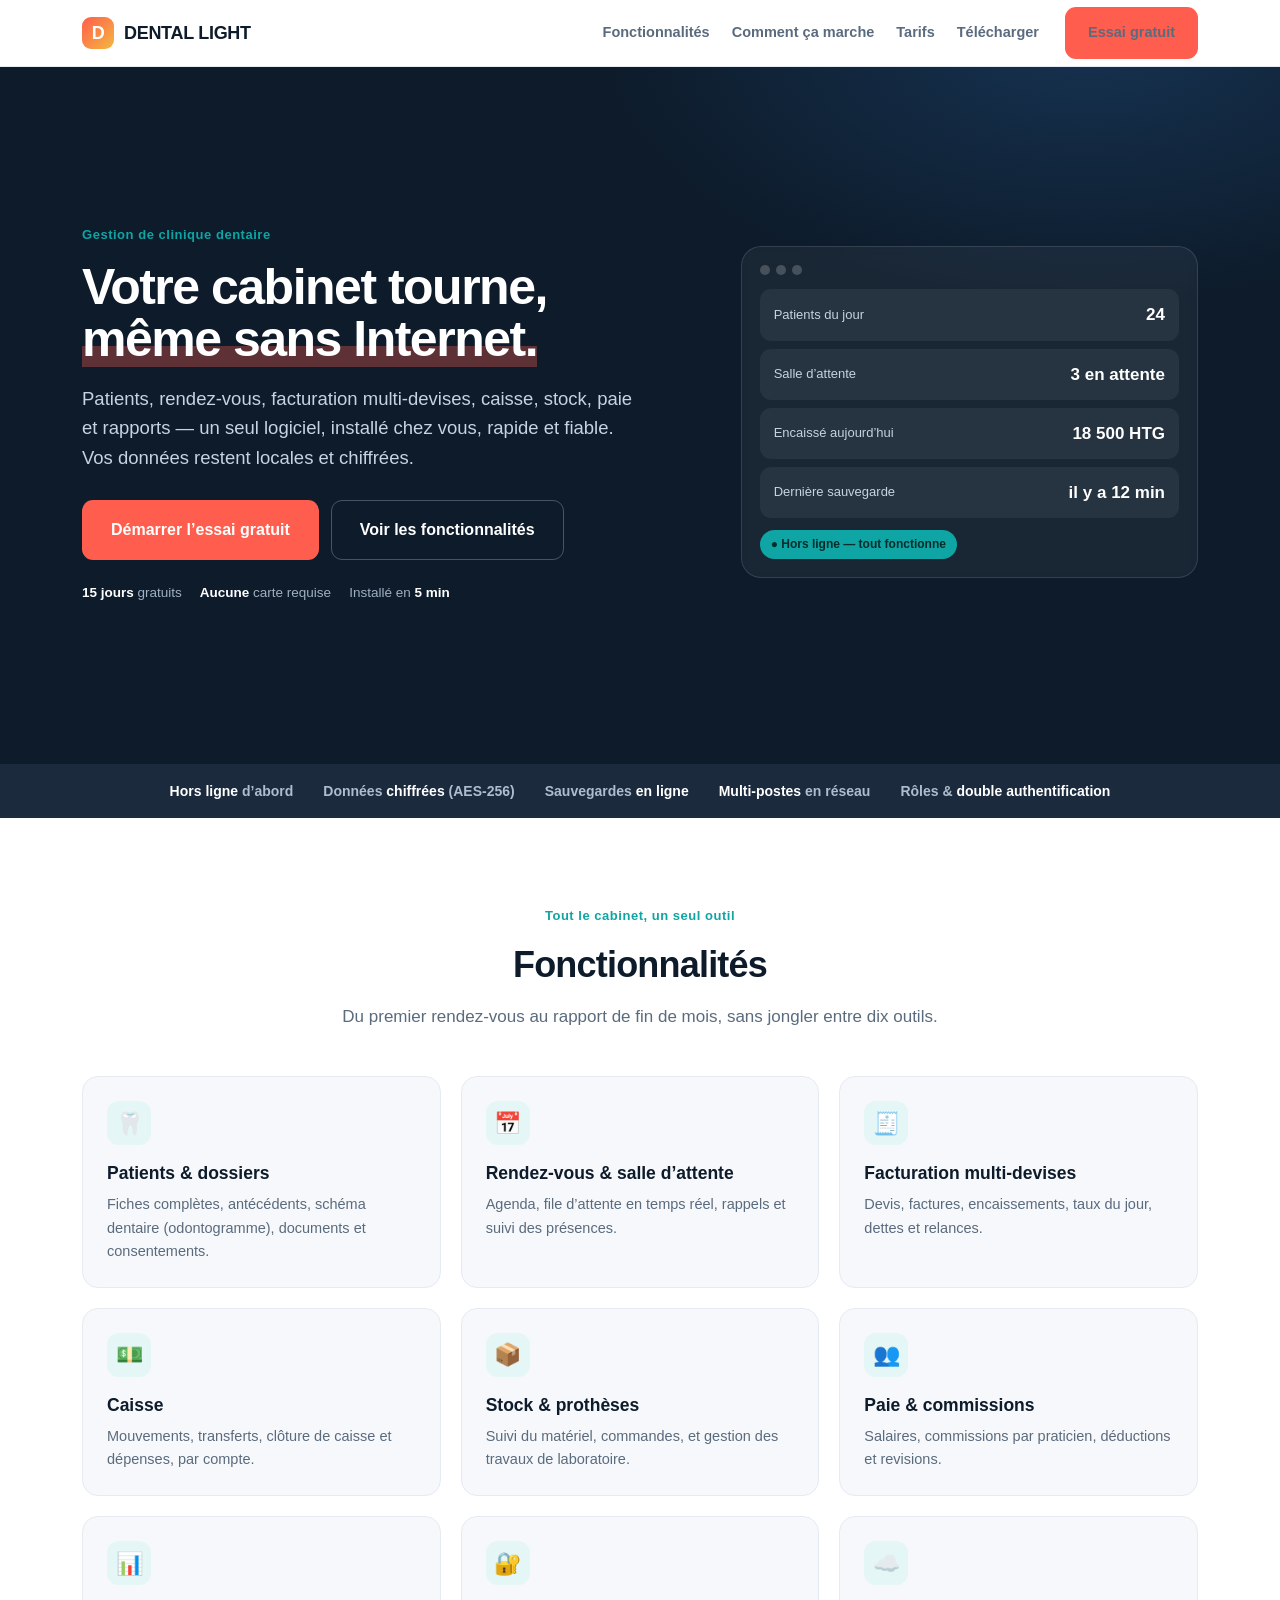
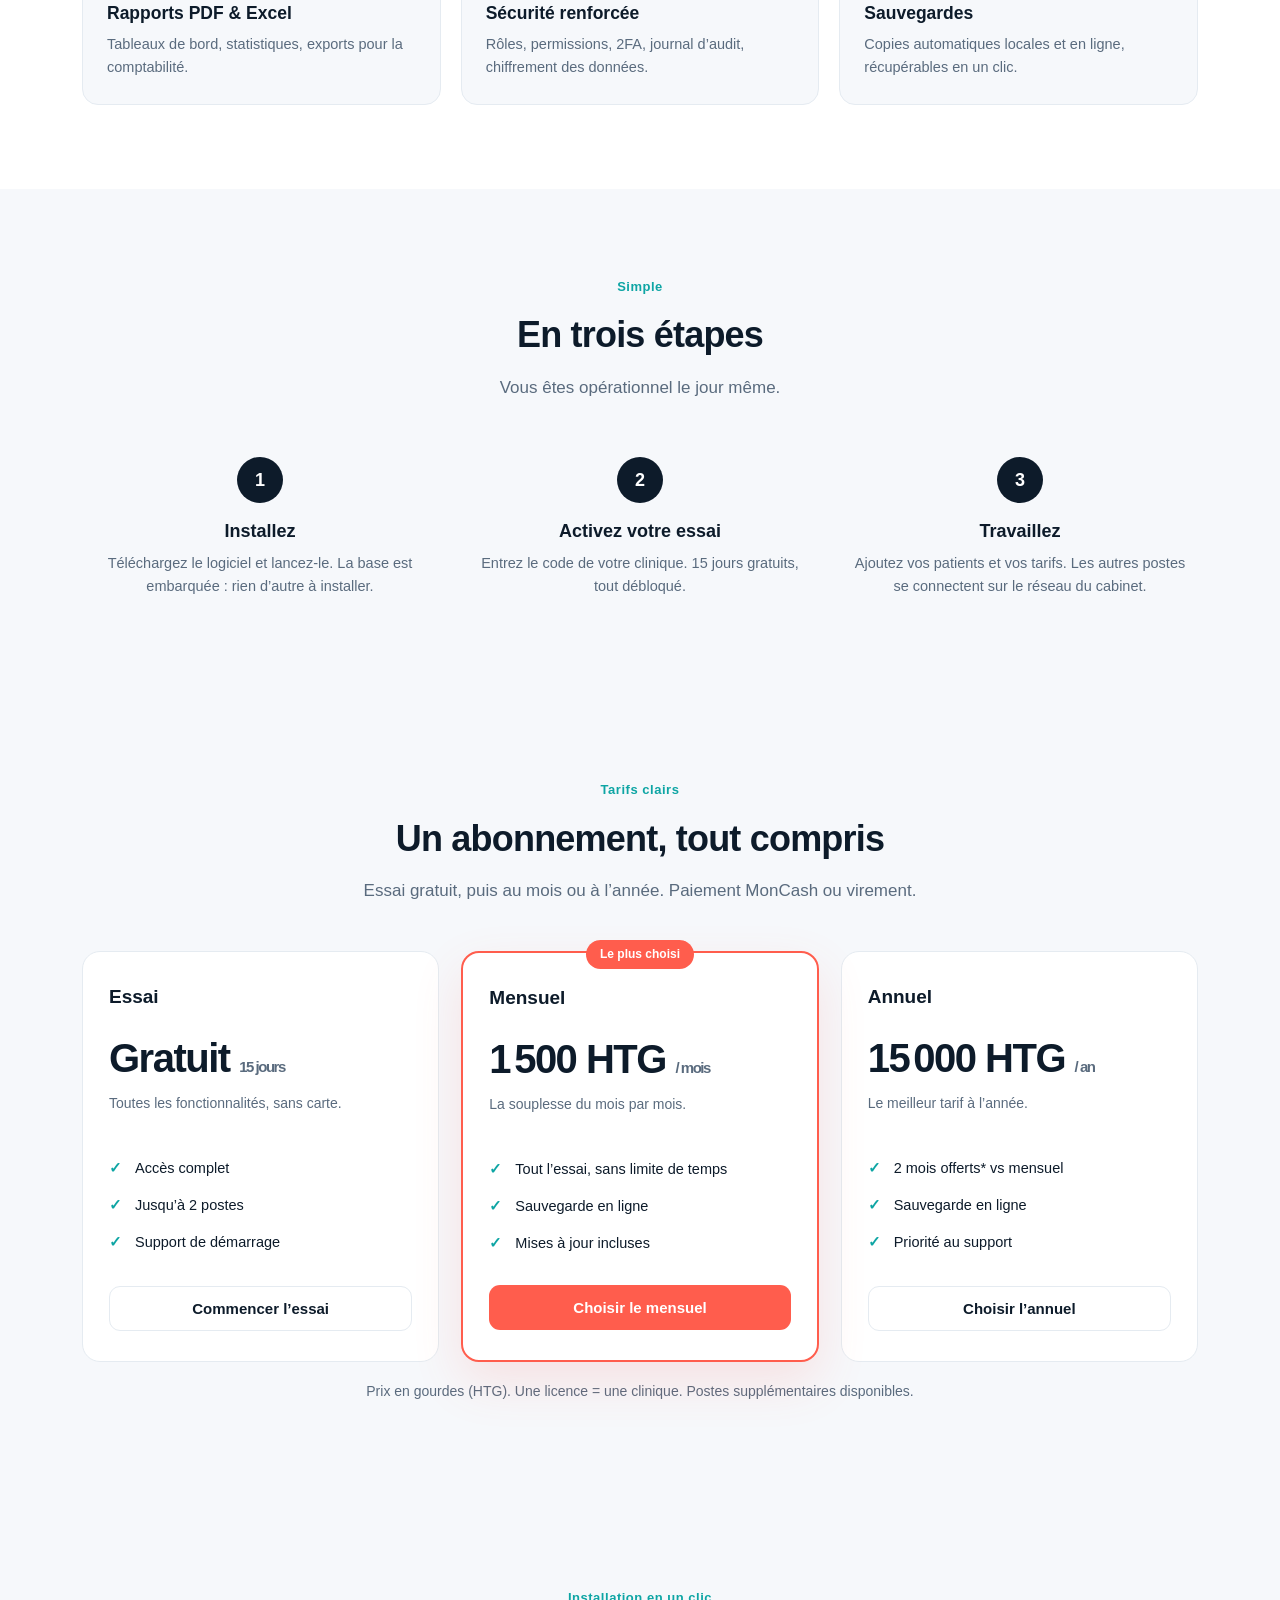
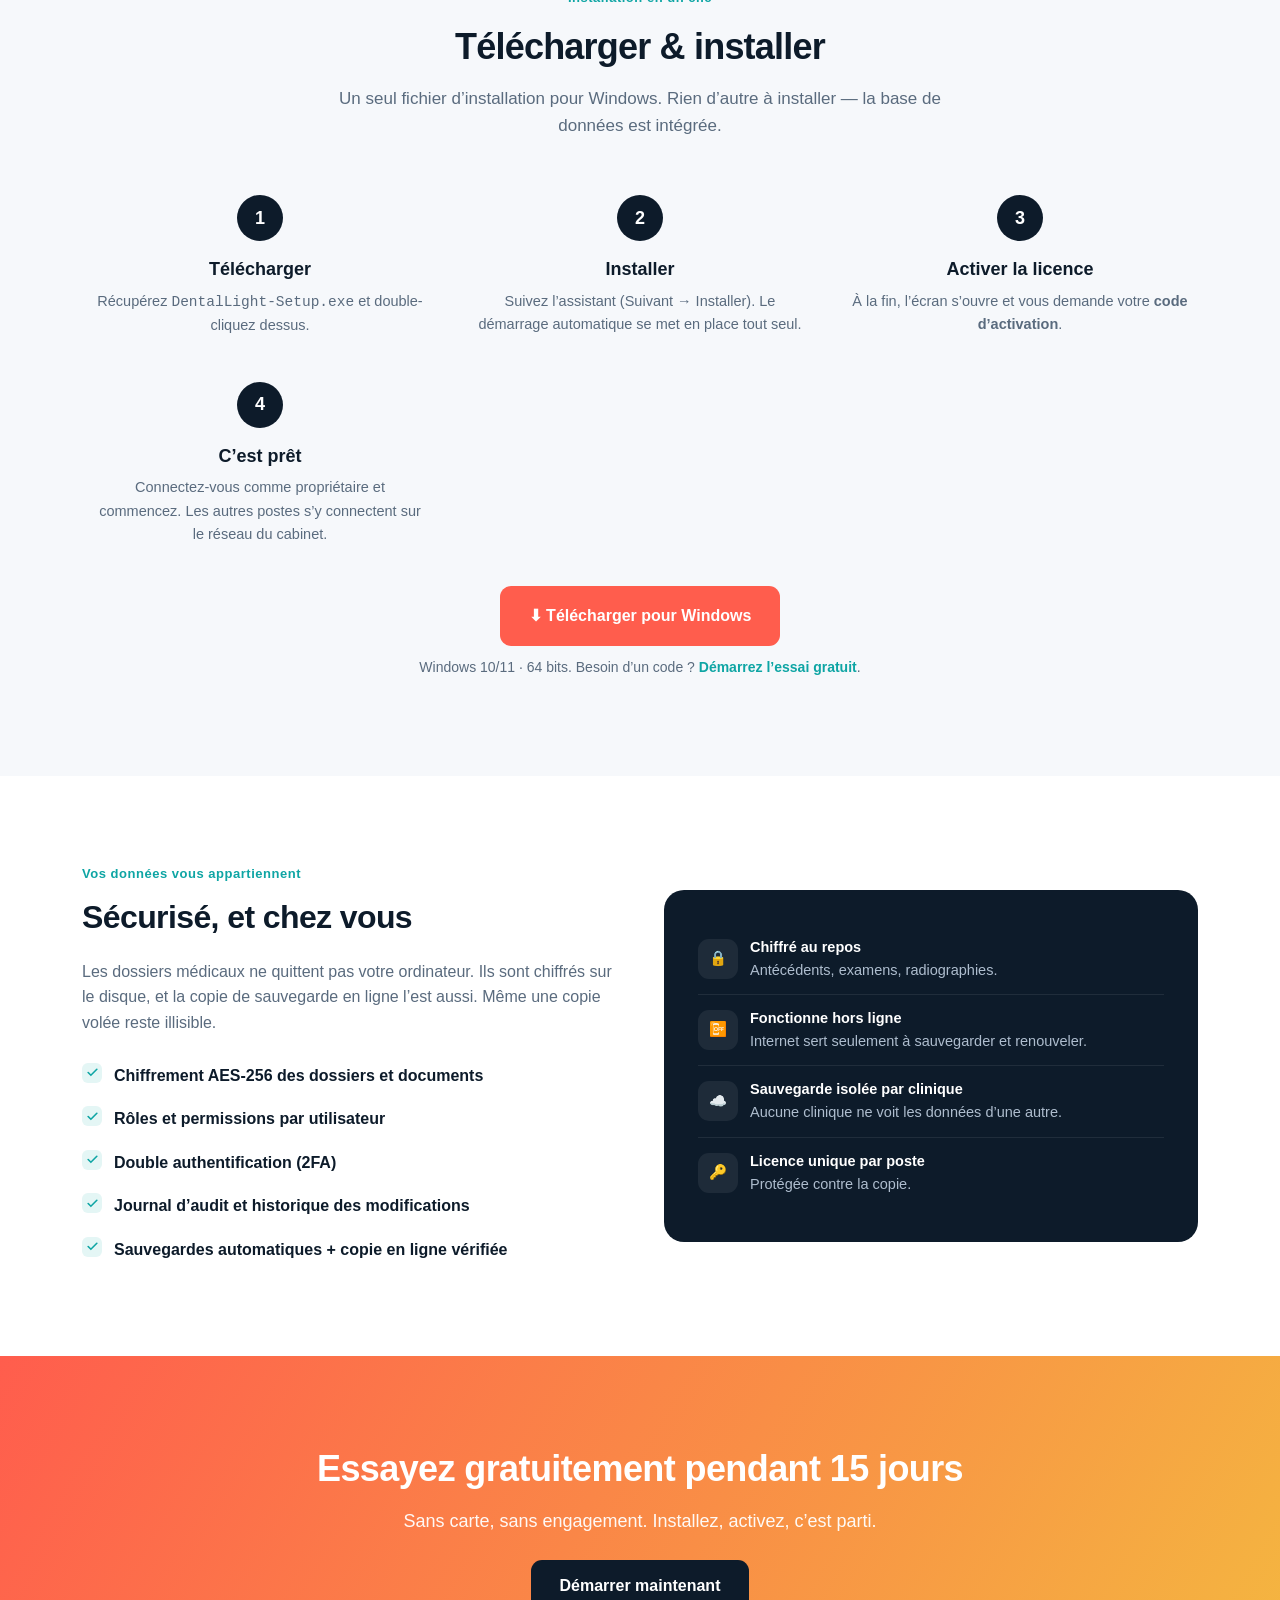
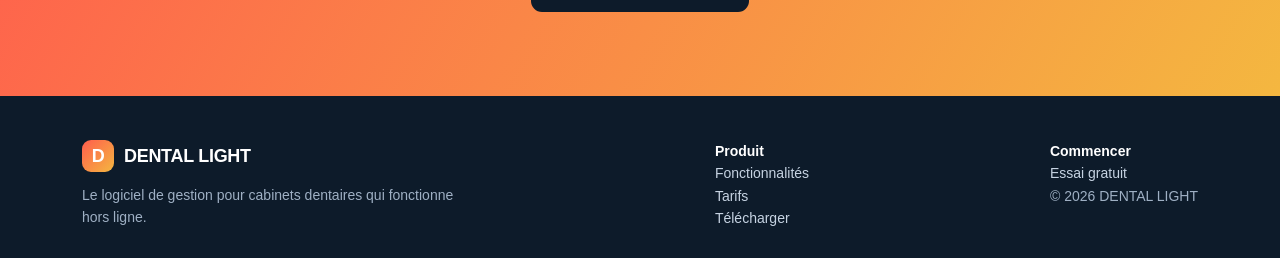
==== index.html @ 3d184fa9 "Vitrine : section Télécharger & installer (étapes + bouton) Co-Authored-By: Claude Opus 4.8 <noreply" ====
<!doctype html><html lang="fr"><head>
<meta charset="utf-8"><meta name="viewport" content="width=device-width,initial-scale=1">
<meta name="theme-color" content="#0d1b2a">
<title>DENTAL LIGHT — Logiciel de gestion pour cabinet dentaire</title>
<meta name="description" content="Gérez votre cabinet dentaire : patients, rendez-vous, facturation, caisse, stock, paie et rapports. Fonctionne hors ligne, données chiffrées, essai gratuit 15 jours.">
<link rel="stylesheet" href="/css/style.css">
<script src="/js/config.js"></script>
</head><body>

<header class="nav"><div class="wrap">
  <a class="logo" href="#"><span class="m">D</span> DENTAL LIGHT</a>
  <button class="burger" id="burger">☰</button>
  <nav id="menu">
    <a href="#fonctions">Fonctionnalités</a>
    <a href="#etapes">Comment ça marche</a>
    <a href="#tarifs">Tarifs</a>
    <a href="#telecharger">Télécharger</a>
    <a class="btn btn-primary cta" href="#" id="nav-cta">Essai gratuit</a>
  </nav>
</div></header>

<section class="hero"><div class="wrap">
  <div>
    <span class="eyebrow">Gestion de clinique dentaire</span>
    <h1>Votre cabinet tourne,<br><span class="u">même sans Internet.</span></h1>
    <p class="lead">Patients, rendez-vous, facturation multi-devises, caisse, stock, paie et rapports — un seul logiciel, installé chez vous, rapide et fiable. Vos données restent locales et chiffrées.</p>
    <div class="cta-row">
      <button class="btn btn-primary lg" id="hero-cta">Démarrer l’essai gratuit</button>
      <a class="btn btn-ghost lg" href="#fonctions">Voir les fonctionnalités</a>
    </div>
    <div class="assure"><span><b>15 jours</b> gratuits</span><span><b>Aucune</b> carte requise</span><span>Installé en <b>5 min</b></span></div>
  </div>
  <div class="heroart"><div class="panel">
    <div class="bar"><i></i><i></i><i></i></div>
    <div class="stat"><span class="l">Patients du jour</span><span class="v">24</span></div>
    <div class="stat"><span class="l">Salle d’attente</span><span class="v">3 en attente</span></div>
    <div class="stat"><span class="l">Encaissé aujourd’hui</span><span class="v">18 500 HTG</span></div>
    <div class="stat"><span class="l">Dernière sauvegarde</span><span class="v">il y a 12 min</span></div>
    <div style="margin-top:12px"><span class="pill">● Hors ligne — tout fonctionne</span></div>
  </div></div>
</div></section>

<div class="trust"><div class="wrap">
  <span><b>Hors ligne</b> d’abord</span><span>Données <b>chiffrées</b> (AES-256)</span><span>Sauvegardes <b>en ligne</b></span><span><b>Multi-postes</b> en réseau</span><span>Rôles &amp; <b>double authentification</b></span>
</div></div>

<section id="fonctions"><div class="wrap">
  <div class="sh"><span class="eyebrow">Tout le cabinet, un seul outil</span><h2>Fonctionnalités</h2><p>Du premier rendez-vous au rapport de fin de mois, sans jongler entre dix outils.</p></div>
  <div class="features" id="feat-grid"></div>
</div></section>

<section id="etapes" style="background:var(--bg)"><div class="wrap">
  <div class="sh"><span class="eyebrow">Simple</span><h2>En trois étapes</h2><p>Vous êtes opérationnel le jour même.</p></div>
  <div class="steps">
    <div class="step"><div class="n">1</div><h3>Installez</h3><p>Téléchargez le logiciel et lancez-le. La base est embarquée : rien d’autre à installer.</p></div>
    <div class="step"><div class="n">2</div><h3>Activez votre essai</h3><p>Entrez le code de votre clinique. 15 jours gratuits, tout débloqué.</p></div>
    <div class="step"><div class="n">3</div><h3>Travaillez</h3><p>Ajoutez vos patients et vos tarifs. Les autres postes se connectent sur le réseau du cabinet.</p></div>
  </div>
</div></section>

<section id="tarifs" class="pricing"><div class="wrap">
  <div class="sh"><span class="eyebrow">Tarifs clairs</span><h2>Un abonnement, tout compris</h2><p>Essai gratuit, puis au mois ou à l’année. Paiement MonCash ou virement.</p></div>
  <div class="plans" id="plans"></div>
  <p class="muted" style="text-align:center;margin-top:18px">Prix en gourdes (HTG). Une licence = une clinique. Postes supplémentaires disponibles.</p>
</div></section>

<section id="telecharger" style="background:var(--bg)"><div class="wrap">
  <div class="sh"><span class="eyebrow">Installation en un clic</span><h2>Télécharger &amp; installer</h2><p>Un seul fichier d’installation pour Windows. Rien d’autre à installer — la base de données est intégrée.</p></div>
  <div class="steps">
    <div class="step"><div class="n">1</div><h3>Télécharger</h3><p>Récupérez <code>DentalLight-Setup.exe</code> et double-cliquez dessus.</p></div>
    <div class="step"><div class="n">2</div><h3>Installer</h3><p>Suivez l’assistant (Suivant → Installer). Le démarrage automatique se met en place tout seul.</p></div>
    <div class="step"><div class="n">3</div><h3>Activer la licence</h3><p>À la fin, l’écran s’ouvre et vous demande votre <strong>code d’activation</strong>.</p></div>
    <div class="step"><div class="n">4</div><h3>C’est prêt</h3><p>Connectez-vous comme propriétaire et commencez. Les autres postes s’y connectent sur le réseau du cabinet.</p></div>
  </div>
  <div style="text-align:center;margin-top:30px"><a class="btn btn-primary lg" id="dl-main" href="#">⬇ Télécharger pour Windows</a>
    <p class="muted" style="margin-top:10px">Windows 10/11 · 64 bits. Besoin d’un code ? <a href="#" id="dl-trial" style="color:var(--sea);font-weight:600">Démarrez l’essai gratuit</a>.</p></div>
</div></section>

<section id="securite"><div class="wrap"><div class="split">
  <div>
    <span class="eyebrow">Vos données vous appartiennent</span>
    <h2>Sécurisé, et chez vous</h2>
    <p>Les dossiers médicaux ne quittent pas votre ordinateur. Ils sont chiffrés sur le disque, et la copie de sauvegarde en ligne l’est aussi. Même une copie volée reste illisible.</p>
    <ul class="checks">
      <li>Chiffrement AES-256 des dossiers et documents</li>
      <li>Rôles et permissions par utilisateur</li>
      <li>Double authentification (2FA)</li>
      <li>Journal d’audit et historique des modifications</li>
      <li>Sauvegardes automatiques + copie en ligne vérifiée</li>
    </ul>
  </div>
  <div class="secbox">
    <div class="row2"><span class="k">🔒</span><div><b>Chiffré au repos</b><br><span style="color:#aebdce">Antécédents, examens, radiographies.</span></div></div>
    <div class="row2"><span class="k">📴</span><div><b>Fonctionne hors ligne</b><br><span style="color:#aebdce">Internet sert seulement à sauvegarder et renouveler.</span></div></div>
    <div class="row2"><span class="k">☁️</span><div><b>Sauvegarde isolée par clinique</b><br><span style="color:#aebdce">Aucune clinique ne voit les données d’une autre.</span></div></div>
    <div class="row2"><span class="k">🔑</span><div><b>Licence unique par poste</b><br><span style="color:#aebdce">Protégée contre la copie.</span></div></div>
  </div>
</div></div></section>

<section class="final"><div class="wrap">
  <h2>Essayez gratuitement pendant 15 jours</h2>
  <p>Sans carte, sans engagement. Installez, activez, c’est parti.</p>
  <button class="btn btn-dark lg" id="final-cta">Démarrer maintenant</button>
</div></section>

<footer><div class="wrap">
  <div><div class="logo" style="color:#fff"><span class="m">D</span> DENTAL LIGHT</div><p style="max-width:28em;margin:12px 0 0">Le logiciel de gestion pour cabinets dentaires qui fonctionne hors ligne.</p></div>
  <div><b style="color:#fff">Produit</b><br><a href="#fonctions">Fonctionnalités</a><br><a href="#tarifs">Tarifs</a><br><a href="#" id="foot-dl">Télécharger</a></div>
  <div><b style="color:#fff">Commencer</b><br><a href="#" id="foot-cta">Essai gratuit</a><br><span>© 2026 DENTAL LIGHT</span></div>
</div></footer>

<div id="modal-root"></div>
<script src="/js/app.js"></script>
</body></html>
---- css/style.css ----
/* ═══ DENTAL LIGHT — Site vitrine ═══════════════════════════════════════════
   Identité propre : encre marine profonde + accent corail (confiance + énergie),
   distincte de l'app (bleu) et de la console (graphite/sarcelle). */
:root{
  --ink:#0d1b2a; --ink2:#1b2a3d; --paper:#ffffff; --bg:#f6f8fb; --mut:#5a6b7e; --faint:#8a99ab; --line:#e5ebf1;
  --coral:#ff5d4d; --coral-d:#e8402f; --sea:#0ea5a4; --sea-bg:#e4f6f5; --gold:#f4b740;
  --r:16px; --maxw:1160px;
  --font:-apple-system,BlinkMacSystemFont,"Segoe UI",Roboto,Helvetica,Arial,sans-serif;
}
*{box-sizing:border-box}
html{scroll-behavior:smooth}
body{margin:0;font-family:var(--font);color:var(--ink);background:var(--paper);line-height:1.6;-webkit-font-smoothing:antialiased}
a{color:inherit;text-decoration:none}
.wrap{max-width:var(--maxw);margin:0 auto;padding:0 22px}
.btn{display:inline-flex;align-items:center;gap:8px;padding:13px 22px;border-radius:11px;font-weight:700;font-size:15px;border:1.5px solid transparent;cursor:pointer;transition:transform .12s,filter .12s;font-family:inherit}
.btn:hover{transform:translateY(-1px)}
.btn-primary{background:var(--coral);color:#fff}
.btn-primary:hover{filter:brightness(1.05)}
.btn-dark{background:var(--ink);color:#fff}
.btn-ghost{background:transparent;border-color:#ffffff40;color:#fff}
.btn-out{background:#fff;border-color:var(--line);color:var(--ink)}
.btn.lg{padding:16px 28px;font-size:16px}
.eyebrow{color:var(--sea);font-weight:750;font-size:13px;letter-spacing:.04em;text-transform:none}

/* ── En-tête ── */
header.nav{position:sticky;top:0;z-index:40;background:#ffffffe6;backdrop-filter:blur(10px);border-bottom:1px solid var(--line)}
.nav .wrap{display:flex;align-items:center;gap:22px;height:66px}
.logo{display:flex;align-items:center;gap:10px;font-weight:800;font-size:18px;letter-spacing:-.3px}
.logo .m{width:32px;height:32px;border-radius:9px;background:linear-gradient(135deg,var(--coral),var(--gold));display:grid;place-items:center;color:#fff;font-weight:800}
.nav nav{display:flex;gap:22px;margin-left:auto;align-items:center}
.nav nav a{color:var(--mut);font-weight:600;font-size:14.5px}
.nav nav a:hover{color:var(--ink)}
.nav .cta{margin-left:4px}
.burger{display:none;margin-left:auto;background:none;border:0;font-size:24px;cursor:pointer}

/* ── Héros ── */
.hero{background:radial-gradient(900px 500px at 85% -5%,#163251 0,var(--ink) 55%);color:#fff;overflow:hidden}
.hero .wrap{display:grid;grid-template-columns:1.15fr .85fr;gap:40px;align-items:center;padding:70px 22px 76px}
.hero h1{font-size:50px;line-height:1.05;letter-spacing:-1.5px;margin:14px 0 18px;font-weight:800}
.hero h1 .u{background:linear-gradient(transparent 62%,#ff5d4d55 62%)}
.hero p.lead{font-size:18.5px;color:#c6d3e2;margin:0 0 28px;max-width:30em}
.hero .cta-row{display:flex;gap:12px;flex-wrap:wrap}
.hero .assure{margin-top:22px;color:#9fb0c4;font-size:13.5px;display:flex;gap:18px;flex-wrap:wrap}
.hero .assure b{color:#fff}
.heroart{position:relative}
.panel{background:#ffffff0d;border:1px solid #ffffff1f;border-radius:20px;padding:18px;backdrop-filter:blur(4px)}
.panel .bar{display:flex;gap:6px;margin-bottom:14px}
.panel .bar i{width:10px;height:10px;border-radius:50%;background:#ffffff33}
.stat{display:flex;align-items:center;justify-content:space-between;padding:12px 14px;border-radius:11px;background:#ffffff0f;margin-bottom:8px}
.stat .l{color:#c6d3e2;font-size:13px}
.stat .v{font-weight:800;font-size:17px}
.pill{display:inline-flex;align-items:center;gap:6px;background:var(--sea);color:#042e2d;font-weight:750;font-size:12px;padding:5px 11px;border-radius:99px}

/* ── Bandeau confiance ── */
.trust{background:var(--ink2);color:#aebdce;padding:16px 0}
.trust .wrap{display:flex;gap:30px;justify-content:center;flex-wrap:wrap;font-weight:650;font-size:14px}
.trust b{color:#fff}

/* ── Sections ── */
section{padding:84px 0}
.sh{text-align:center;max-width:640px;margin:0 auto 46px}
.sh h2{font-size:36px;letter-spacing:-.8px;margin:8px 0 10px;font-weight:800}
.sh p{color:var(--mut);font-size:17px;margin:0}
.features{display:grid;grid-template-columns:repeat(3,1fr);gap:20px}
.feat{background:var(--bg);border:1px solid var(--line);border-radius:var(--r);padding:24px}
.feat .ic{width:44px;height:44px;border-radius:12px;background:var(--sea-bg);display:grid;place-items:center;color:var(--sea);margin-bottom:14px}
.feat h3{margin:0 0 6px;font-size:17.5px}
.feat p{margin:0;color:var(--mut);font-size:14.5px}

/* ── Étapes ── */
.steps{display:grid;grid-template-columns:repeat(3,1fr);gap:24px}
.step{text-align:center;padding:10px}
.step .n{width:46px;height:46px;border-radius:50%;background:var(--ink);color:#fff;display:grid;place-items:center;font-weight:800;margin:0 auto 14px;font-size:18px}
.step h3{margin:0 0 6px;font-size:18px}
.step p{margin:0;color:var(--mut);font-size:14.5px}

/* ── Tarifs ── */
.pricing{background:var(--bg)}
.plans{display:grid;grid-template-columns:repeat(3,1fr);gap:22px;align-items:stretch}
.plan{background:#fff;border:1px solid var(--line);border-radius:18px;padding:30px 26px;display:flex;flex-direction:column}
.plan.hot{border:2px solid var(--coral);box-shadow:0 20px 50px rgba(255,93,77,.14);position:relative}
.plan .tag{position:absolute;top:-13px;left:50%;transform:translateX(-50%);background:var(--coral);color:#fff;font-weight:750;font-size:12px;padding:5px 14px;border-radius:99px}
.plan h3{margin:0 0 4px;font-size:19px}
.plan .price{font-size:40px;font-weight:850;letter-spacing:-1.5px;margin:10px 0 2px}
.plan .price small{font-size:15px;font-weight:600;color:var(--mut)}
.plan .desc{color:var(--mut);font-size:14px;margin:0 0 18px;min-height:40px}
.plan ul{list-style:none;padding:0;margin:0 0 22px;flex:1}
.plan li{padding:7px 0 7px 26px;position:relative;font-size:14.5px}
.plan li::before{content:"✓";position:absolute;left:0;color:var(--sea);font-weight:800}
.plan .btn{width:100%;justify-content:center}

/* ── Sécurité / split ── */
.split{display:grid;grid-template-columns:1fr 1fr;gap:48px;align-items:center}
.split h2{font-size:32px;letter-spacing:-.6px;margin:6px 0 14px}
.split p{color:var(--mut);font-size:16px}
.checks{list-style:none;padding:0;margin:18px 0 0}
.checks li{padding:9px 0 9px 32px;position:relative;font-weight:600}
.checks li::before{content:"";position:absolute;left:0;top:9px;width:20px;height:20px;border-radius:6px;background:var(--sea-bg) url("data:image/svg+xml,%3Csvg xmlns='http://www.w3.org/2000/svg' viewBox='0 0 24 24' fill='none' stroke='%230ea5a4' stroke-width='3' stroke-linecap='round'%3E%3Cpath d='M20 6 9 17l-5-5'/%3E%3C/svg%3E") center/13px no-repeat}
.secbox{background:var(--ink);color:#fff;border-radius:20px;padding:34px}
.secbox .row2{display:flex;align-items:center;gap:12px;padding:12px 0;border-bottom:1px solid #ffffff14;font-size:14.5px}
.secbox .row2:last-child{border:0}
.secbox .k{width:40px;height:40px;border-radius:11px;background:#ffffff12;display:grid;place-items:center;flex:none}

/* ── CTA final ── */
.final{background:linear-gradient(120deg,var(--coral),var(--gold));color:#fff;text-align:center}
.final h2{font-size:36px;letter-spacing:-.6px;margin:0 0 10px}
.final p{font-size:18px;margin:0 0 24px;opacity:.95}

/* ── Pied ── */
footer{background:var(--ink);color:#9fb0c4;padding:44px 0 30px;font-size:14px}
footer .wrap{display:flex;justify-content:space-between;gap:20px;flex-wrap:wrap}
footer a{color:#c6d3e2}

/* ── Modal ── */
.ov{position:fixed;inset:0;background:#0d1b2acc;display:grid;place-items:center;padding:18px;z-index:60}
.modal{background:#fff;border-radius:18px;width:100%;max-width:440px;max-height:92vh;overflow:auto;padding:28px}
.modal h3{margin:0 0 4px;font-size:22px}
.modal .field{margin:12px 0}
.modal label{display:block;font-size:13px;font-weight:650;color:#44556a;margin-bottom:5px}
.modal input,.modal select{width:100%;padding:12px;border:1px solid var(--line);border-radius:10px;font-size:15px;font-family:inherit}
.modal .err{background:#fdecec;color:#b42318;border-radius:9px;padding:10px;font-size:13.5px;margin:8px 0}
.success .code{font-size:26px;font-weight:850;letter-spacing:1px;background:var(--sea-bg);color:#064f4e;border-radius:12px;padding:14px;text-align:center;margin:12px 0}
.muted{color:var(--mut);font-size:14px}

@media(max-width:900px){
  .hero .wrap{grid-template-columns:1fr;padding:48px 22px 54px}
  .hero h1{font-size:38px}.heroart{display:none}
  .features,.steps,.plans,.split{grid-template-columns:1fr}
  .nav nav{display:none;position:absolute;top:66px;left:0;right:0;background:#fff;flex-direction:column;padding:14px 22px;border-bottom:1px solid var(--line);gap:14px}
  .nav nav.open{display:flex}
  .nav nav a{width:100%}
  .burger{display:block}
  section{padding:58px 0}.sh h2{font-size:28px}
}
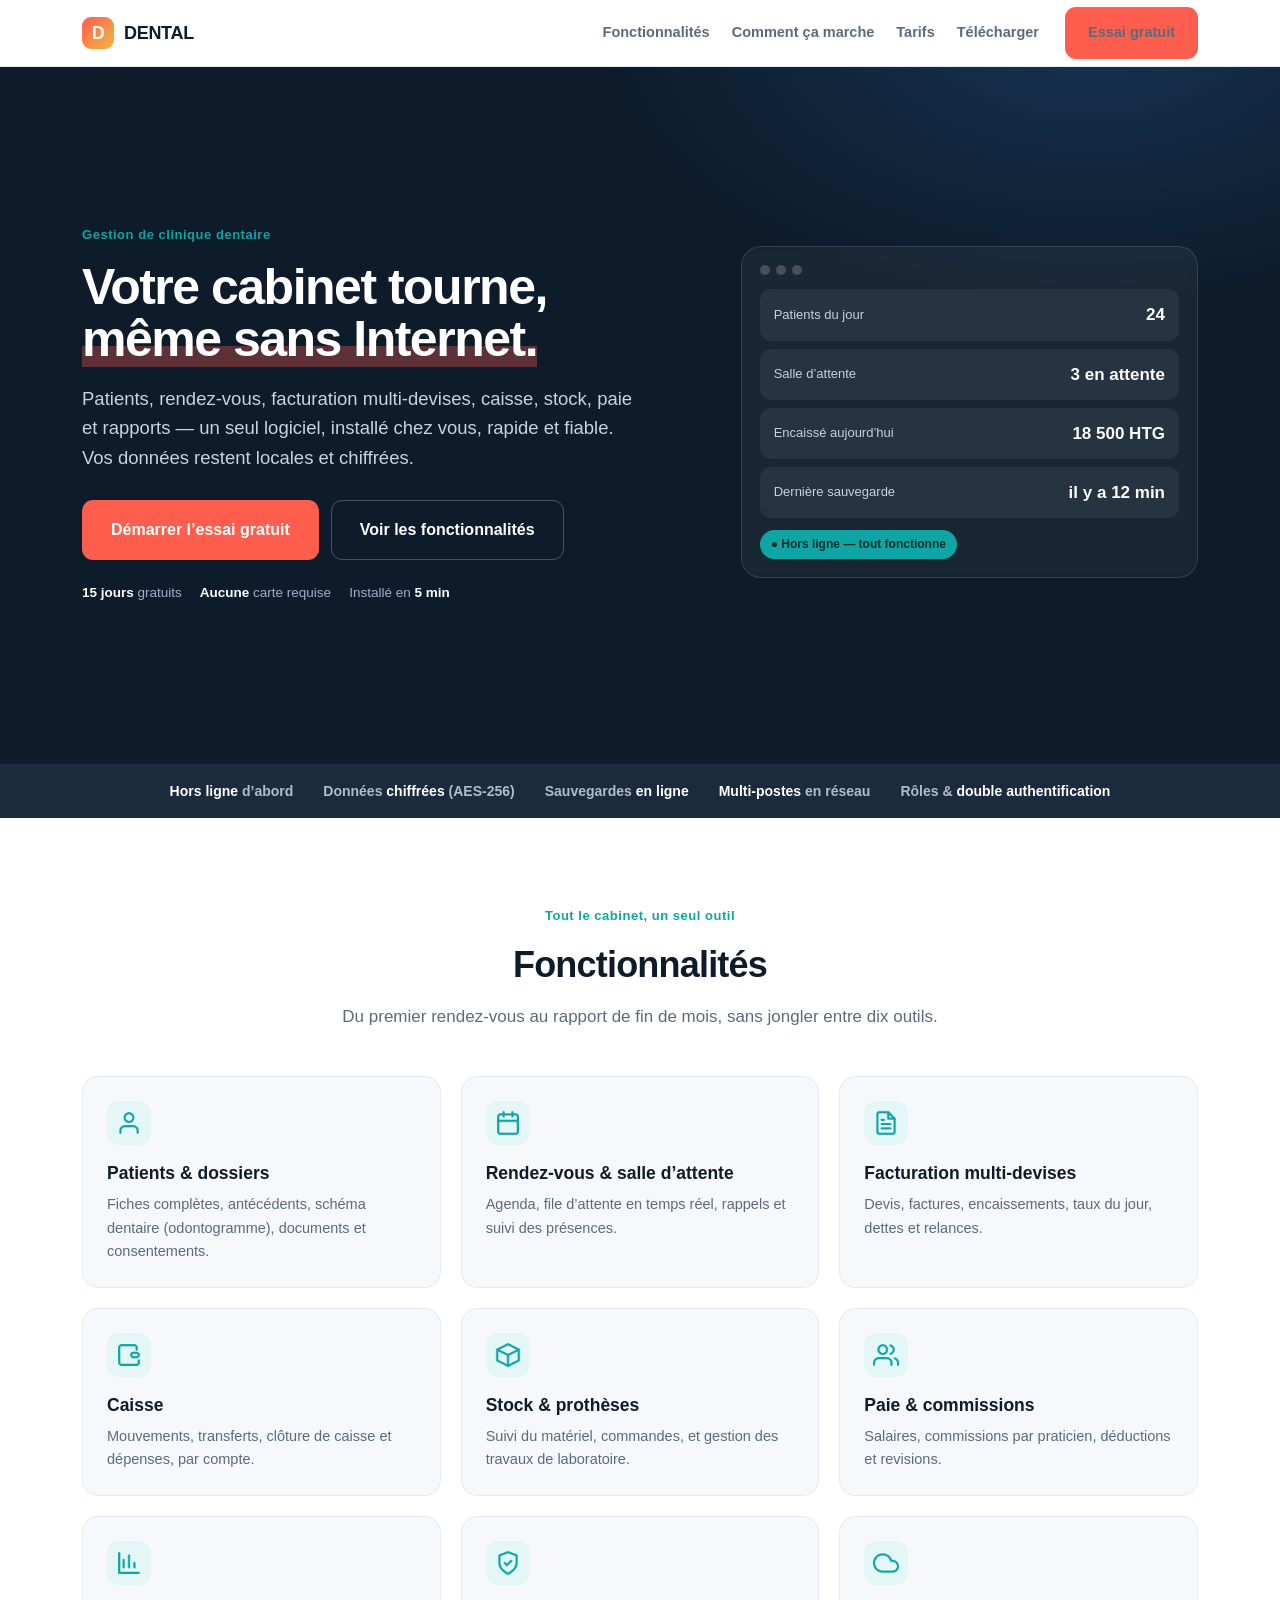
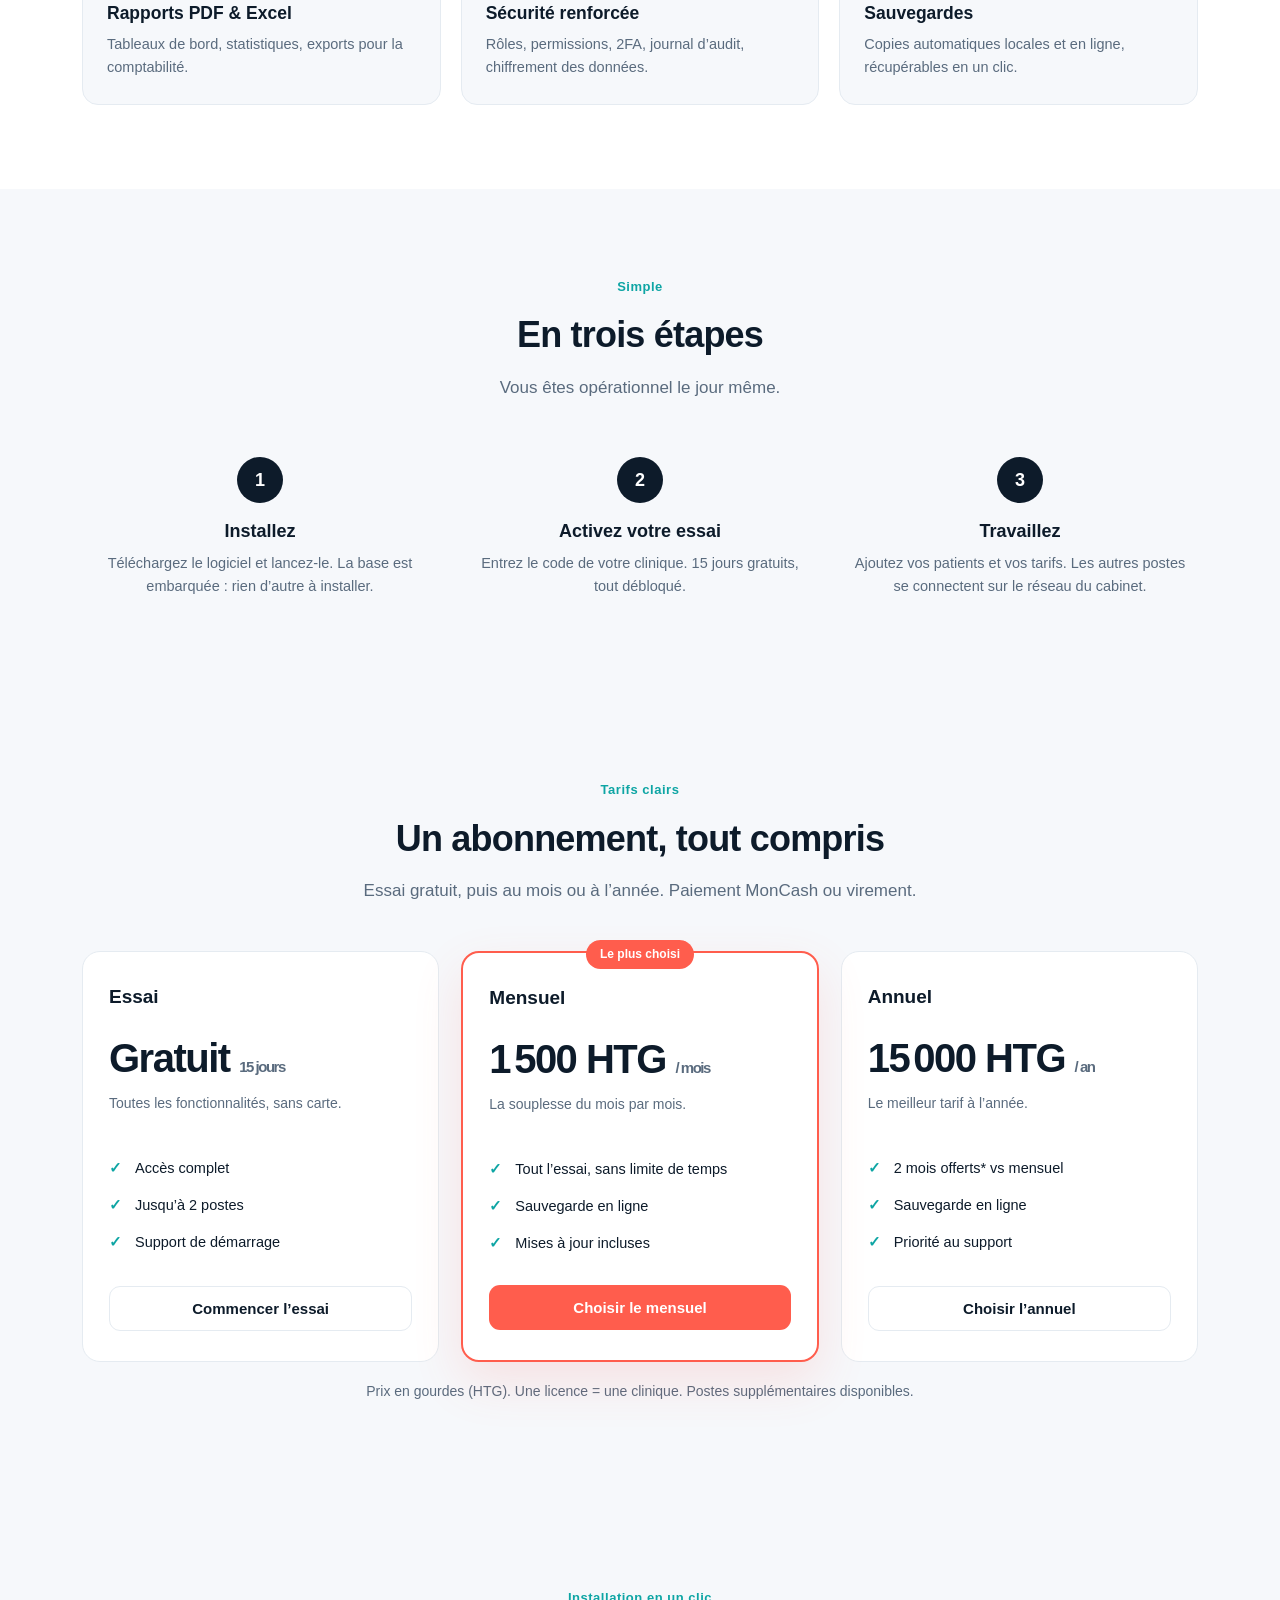
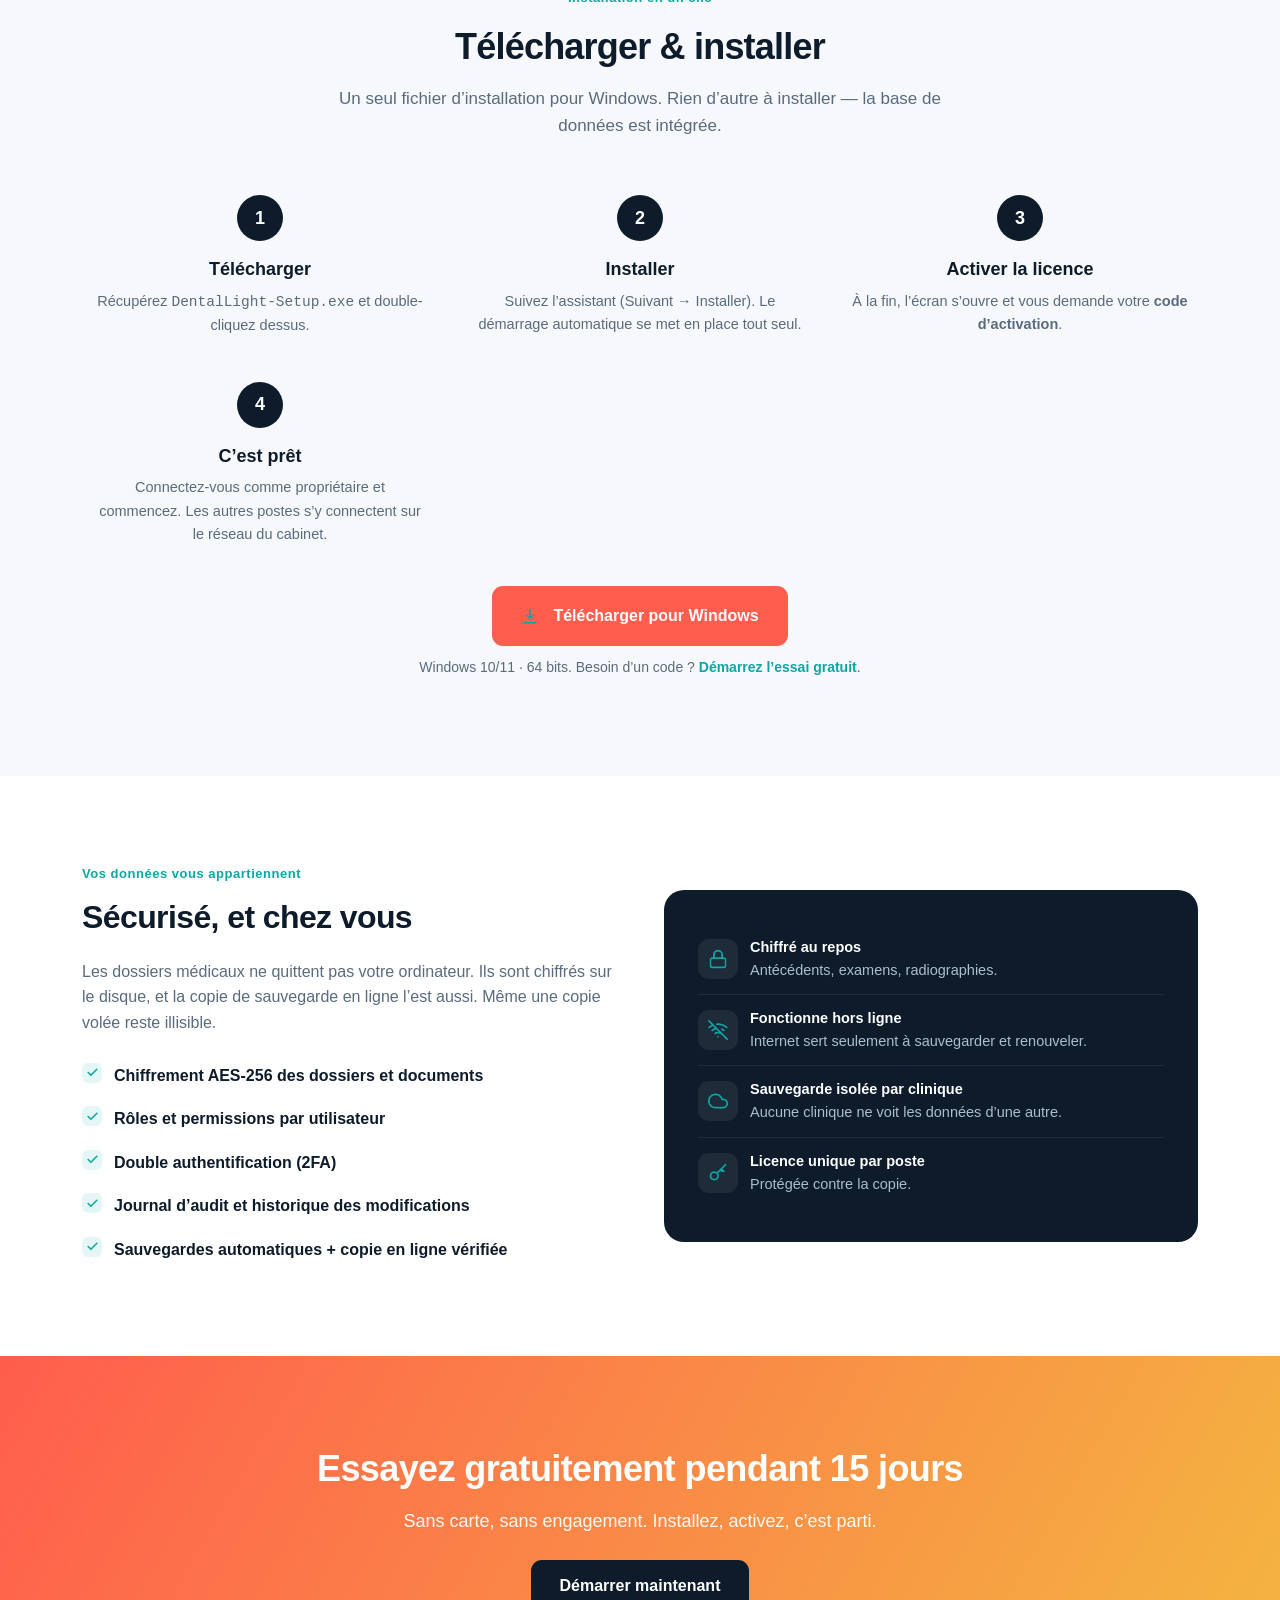
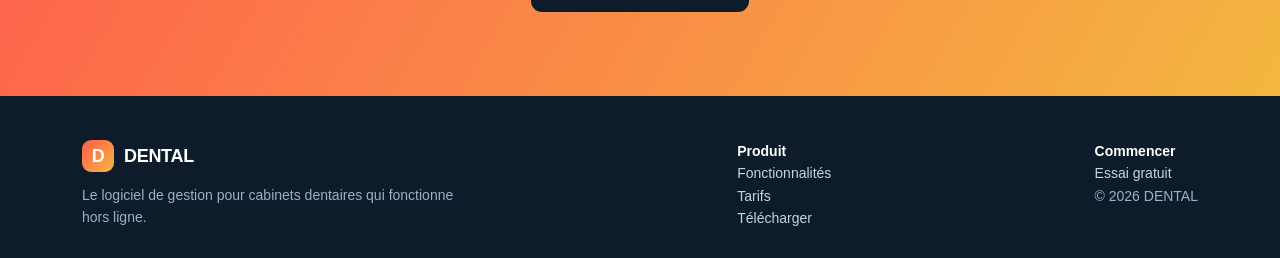
==== commit 4cba2188: "Renommage DENTAL ; icônes PNG au lieu des emojis ; URL de téléchargement corrigée (Dental) Co-Author" ====
--- a/index.html
+++ b/index.html
@@ -1,14 +1,14 @@
 <!doctype html><html lang="fr"><head>
 <meta charset="utf-8"><meta name="viewport" content="width=device-width,initial-scale=1">
 <meta name="theme-color" content="#0d1b2a">
-<title>DENTAL LIGHT — Logiciel de gestion pour cabinet dentaire</title>
+<title>DENTAL — Logiciel de gestion pour cabinet dentaire</title>
 <meta name="description" content="Gérez votre cabinet dentaire : patients, rendez-vous, facturation, caisse, stock, paie et rapports. Fonctionne hors ligne, données chiffrées, essai gratuit 15 jours.">
 <link rel="stylesheet" href="/css/style.css">
 <script src="/js/config.js"></script>
 </head><body>
 
 <header class="nav"><div class="wrap">
-  <a class="logo" href="#"><span class="m">D</span> DENTAL LIGHT</a>
+  <a class="logo" href="#"><span class="m">D</span> DENTAL</a>
   <button class="burger" id="burger">☰</button>
   <nav id="menu">
     <a href="#fonctions">Fonctionnalités</a>
@@ -72,7 +72,7 @@
     <div class="step"><div class="n">3</div><h3>Activer la licence</h3><p>À la fin, l’écran s’ouvre et vous demande votre <strong>code d’activation</strong>.</p></div>
     <div class="step"><div class="n">4</div><h3>C’est prêt</h3><p>Connectez-vous comme propriétaire et commencez. Les autres postes s’y connectent sur le réseau du cabinet.</p></div>
   </div>
-  <div style="text-align:center;margin-top:30px"><a class="btn btn-primary lg" id="dl-main" href="#">⬇ Télécharger pour Windows</a>
+  <div style="text-align:center;margin-top:30px"><a class="btn btn-primary lg" id="dl-main" href="#"><img src="img/download.png" width="18" height="18" alt="" style="margin-right:6px">Télécharger pour Windows</a>
     <p class="muted" style="margin-top:10px">Windows 10/11 · 64 bits. Besoin d’un code ? <a href="#" id="dl-trial" style="color:var(--sea);font-weight:600">Démarrez l’essai gratuit</a>.</p></div>
 </div></section>
 
@@ -90,10 +90,10 @@
     </ul>
   </div>
   <div class="secbox">
-    <div class="row2"><span class="k">🔒</span><div><b>Chiffré au repos</b><br><span style="color:#aebdce">Antécédents, examens, radiographies.</span></div></div>
-    <div class="row2"><span class="k">📴</span><div><b>Fonctionne hors ligne</b><br><span style="color:#aebdce">Internet sert seulement à sauvegarder et renouveler.</span></div></div>
-    <div class="row2"><span class="k">☁️</span><div><b>Sauvegarde isolée par clinique</b><br><span style="color:#aebdce">Aucune clinique ne voit les données d’une autre.</span></div></div>
-    <div class="row2"><span class="k">🔑</span><div><b>Licence unique par poste</b><br><span style="color:#aebdce">Protégée contre la copie.</span></div></div>
+    <div class="row2"><span class="k"><img src="img/lock.png" width="20" height="20" alt=""></span><div><b>Chiffré au repos</b><br><span style="color:#aebdce">Antécédents, examens, radiographies.</span></div></div>
+    <div class="row2"><span class="k"><img src="img/offline.png" width="20" height="20" alt=""></span><div><b>Fonctionne hors ligne</b><br><span style="color:#aebdce">Internet sert seulement à sauvegarder et renouveler.</span></div></div>
+    <div class="row2"><span class="k"><img src="img/cloud.png" width="20" height="20" alt=""></span><div><b>Sauvegarde isolée par clinique</b><br><span style="color:#aebdce">Aucune clinique ne voit les données d’une autre.</span></div></div>
+    <div class="row2"><span class="k"><img src="img/key.png" width="20" height="20" alt=""></span><div><b>Licence unique par poste</b><br><span style="color:#aebdce">Protégée contre la copie.</span></div></div>
   </div>
 </div></div></section>
 
@@ -104,9 +104,9 @@
 </div></section>
 
 <footer><div class="wrap">
-  <div><div class="logo" style="color:#fff"><span class="m">D</span> DENTAL LIGHT</div><p style="max-width:28em;margin:12px 0 0">Le logiciel de gestion pour cabinets dentaires qui fonctionne hors ligne.</p></div>
+  <div><div class="logo" style="color:#fff"><span class="m">D</span> DENTAL</div><p style="max-width:28em;margin:12px 0 0">Le logiciel de gestion pour cabinets dentaires qui fonctionne hors ligne.</p></div>
   <div><b style="color:#fff">Produit</b><br><a href="#fonctions">Fonctionnalités</a><br><a href="#tarifs">Tarifs</a><br><a href="#" id="foot-dl">Télécharger</a></div>
-  <div><b style="color:#fff">Commencer</b><br><a href="#" id="foot-cta">Essai gratuit</a><br><span>© 2026 DENTAL LIGHT</span></div>
+  <div><b style="color:#fff">Commencer</b><br><a href="#" id="foot-cta">Essai gratuit</a><br><span>© 2026 DENTAL</span></div>
 </div></footer>
 
 <div id="modal-root"></div>
--- a/css/style.css
+++ b/css/style.css
@@ -1,4 +1,4 @@
-/* ═══ DENTAL LIGHT — Site vitrine ═══════════════════════════════════════════
+/* ═══ DENTAL — Site vitrine ═══════════════════════════════════════════
    Identité propre : encre marine profonde + accent corail (confiance + énergie),
    distincte de l'app (bleu) et de la console (graphite/sarcelle). */
 :root{
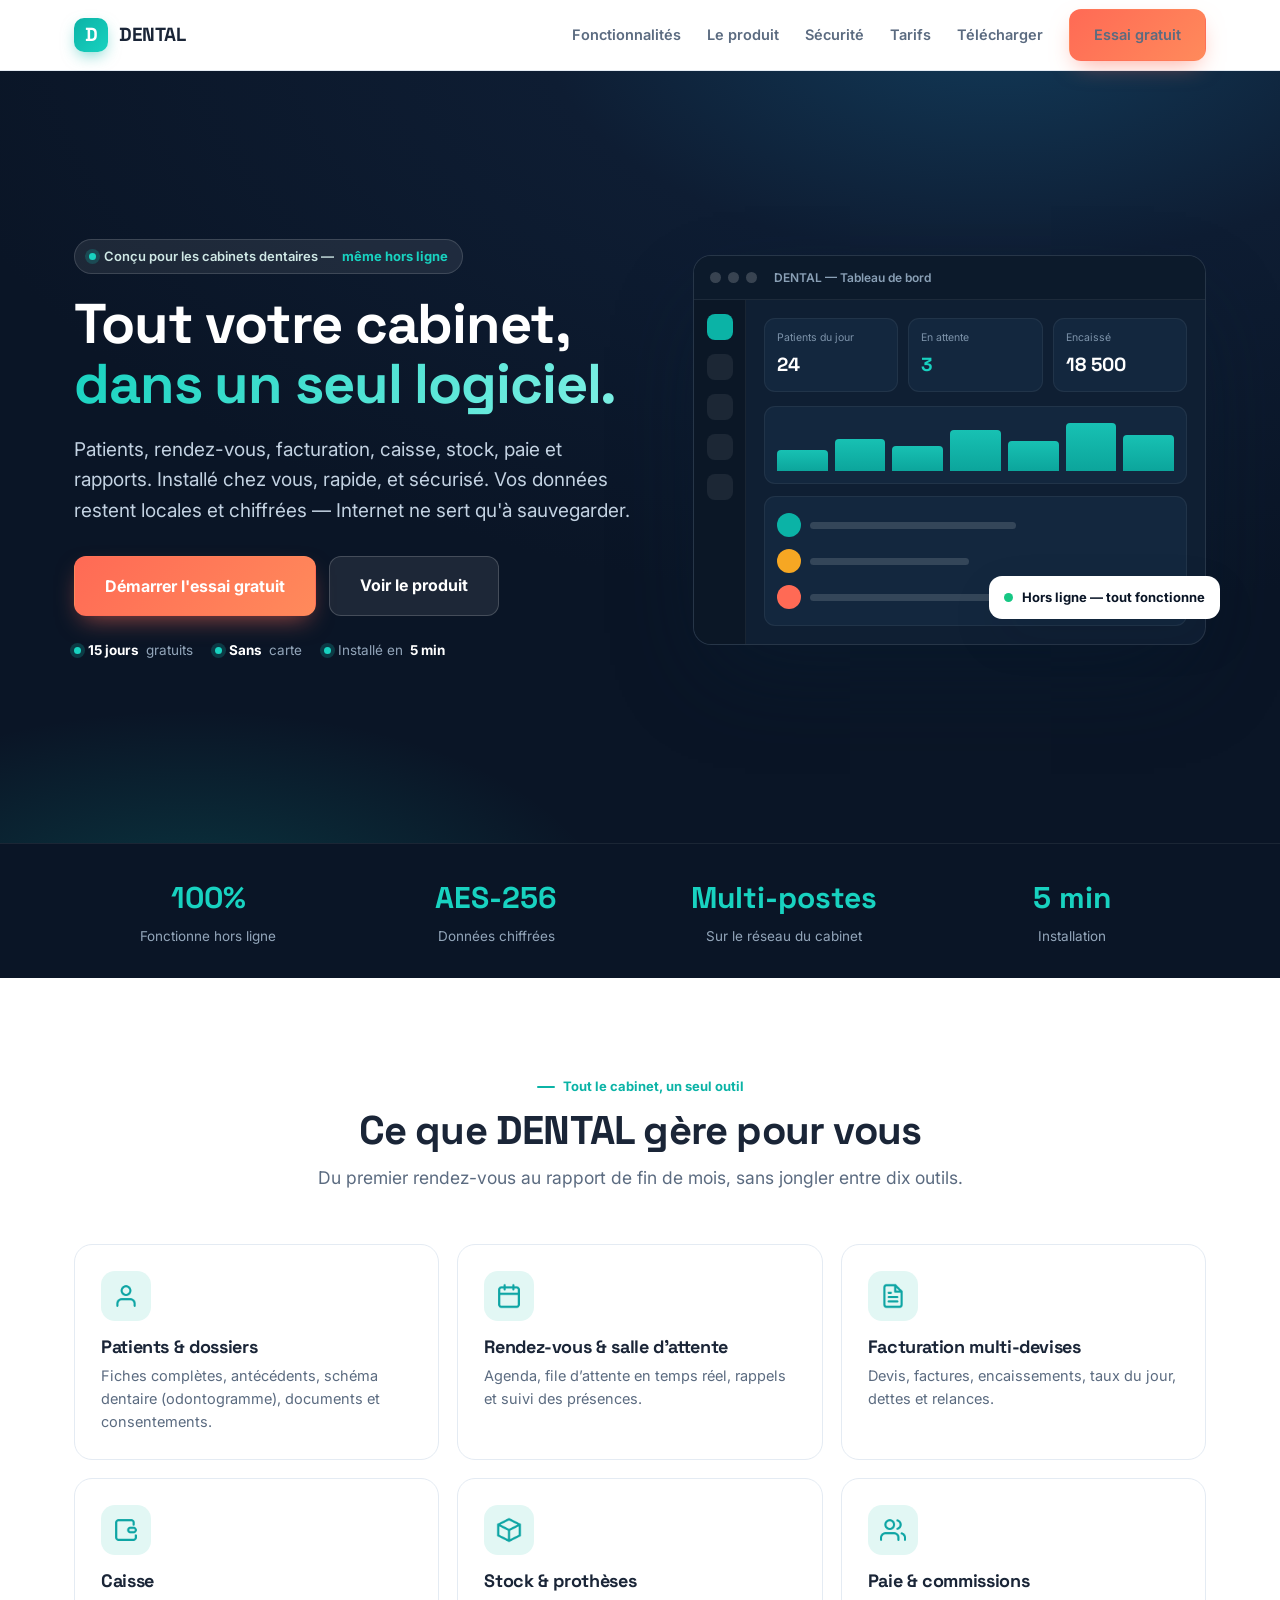
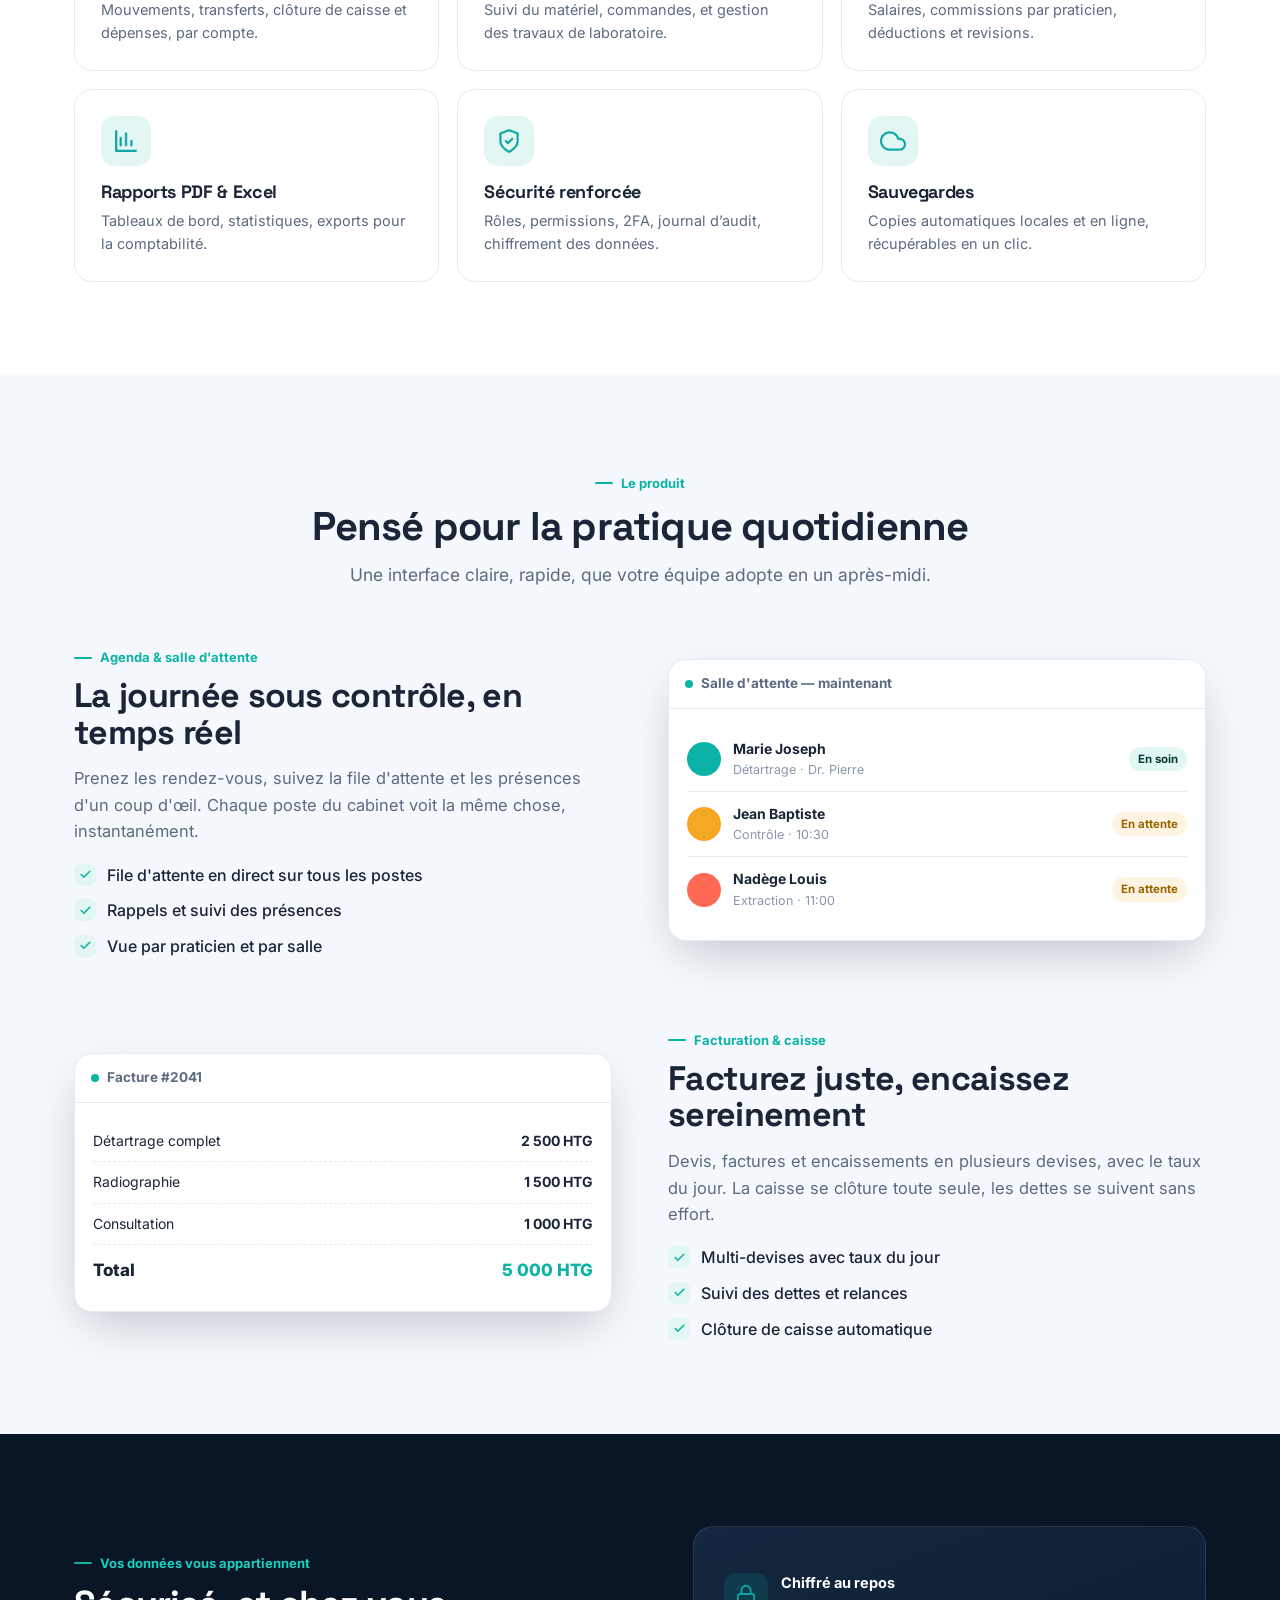
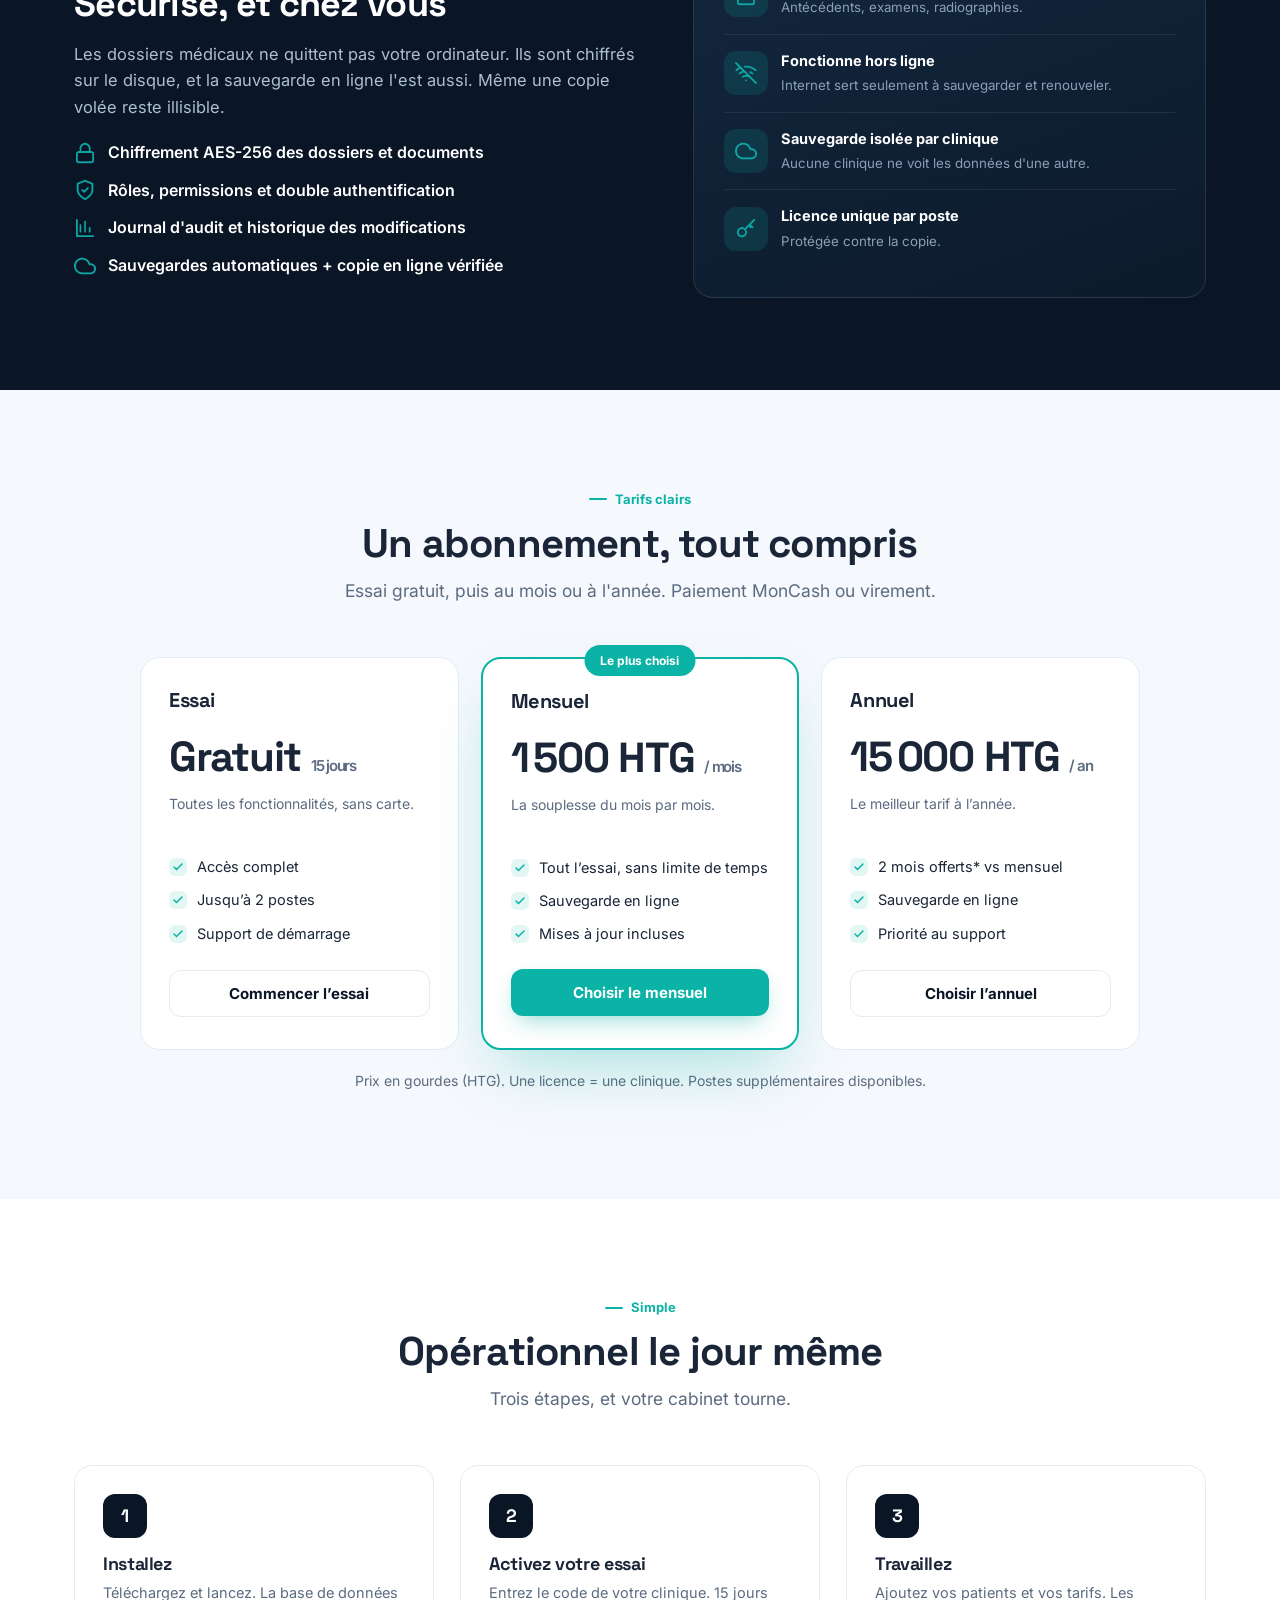
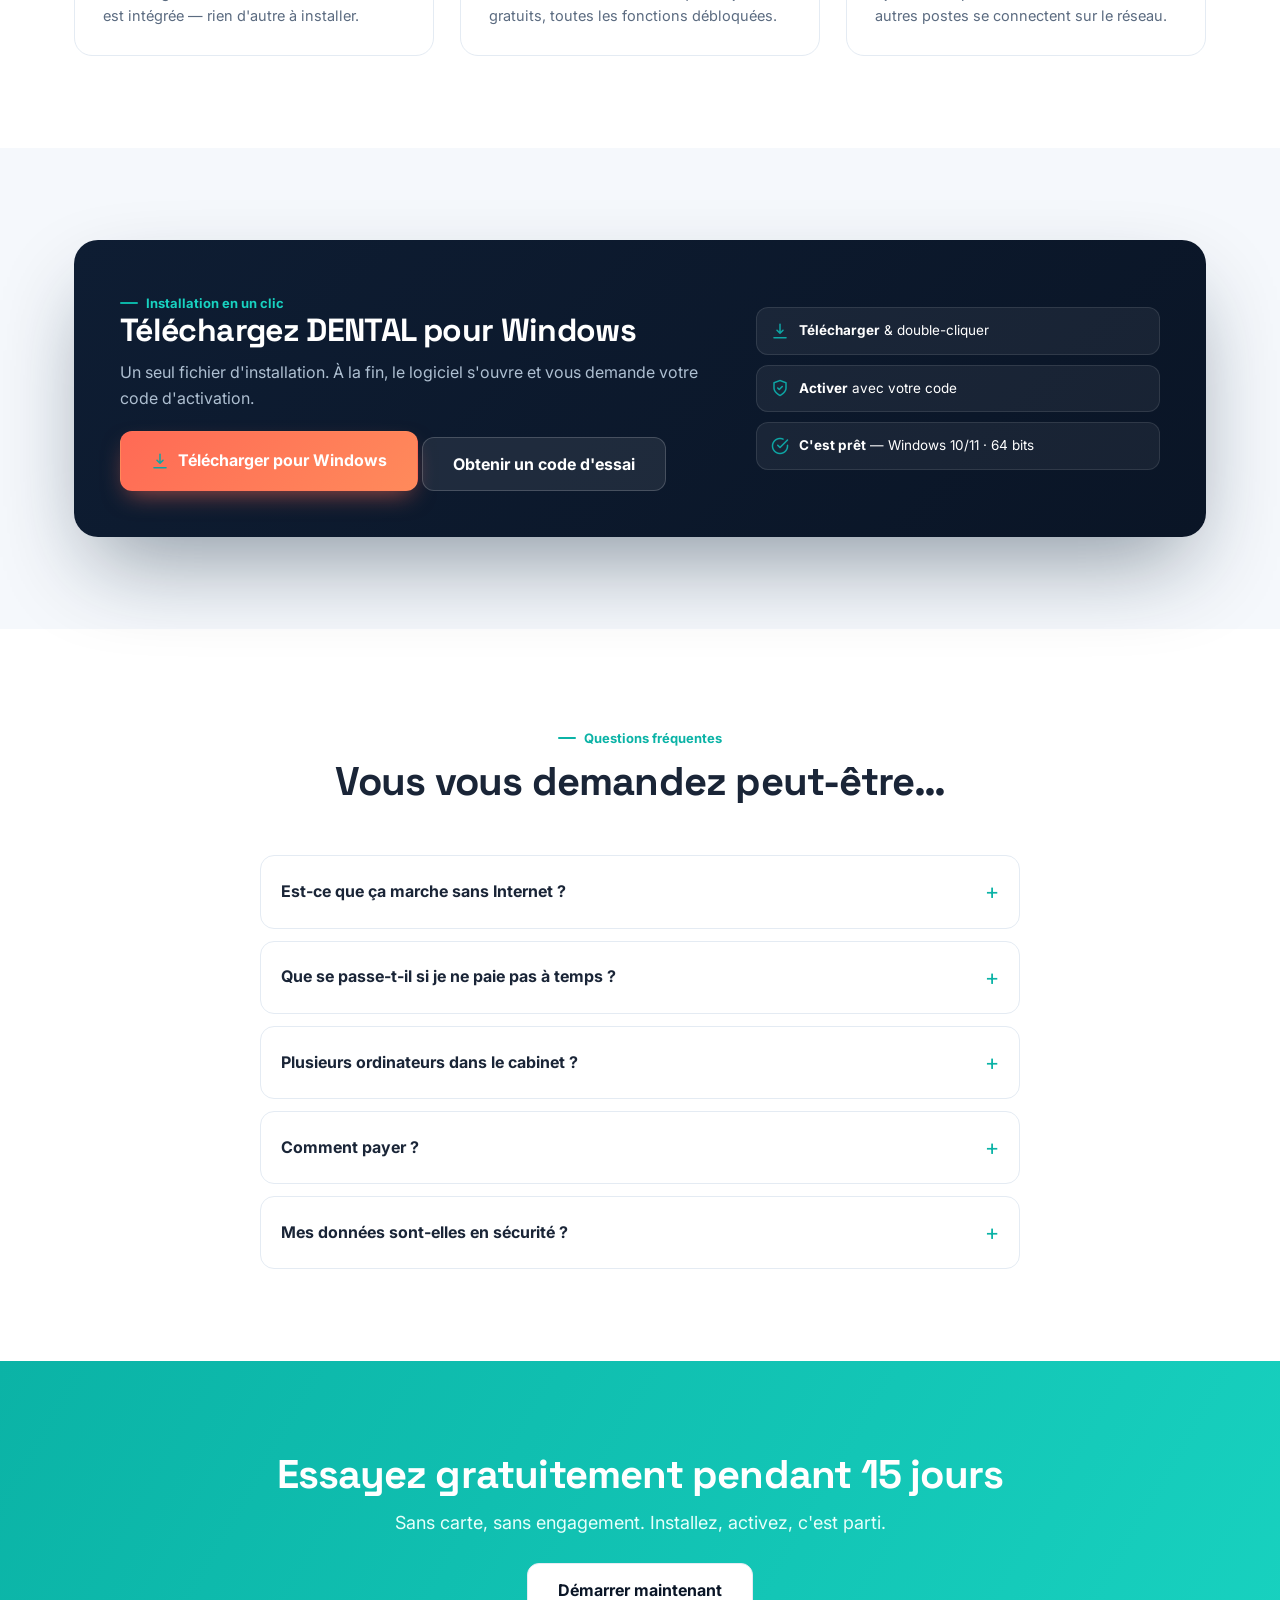
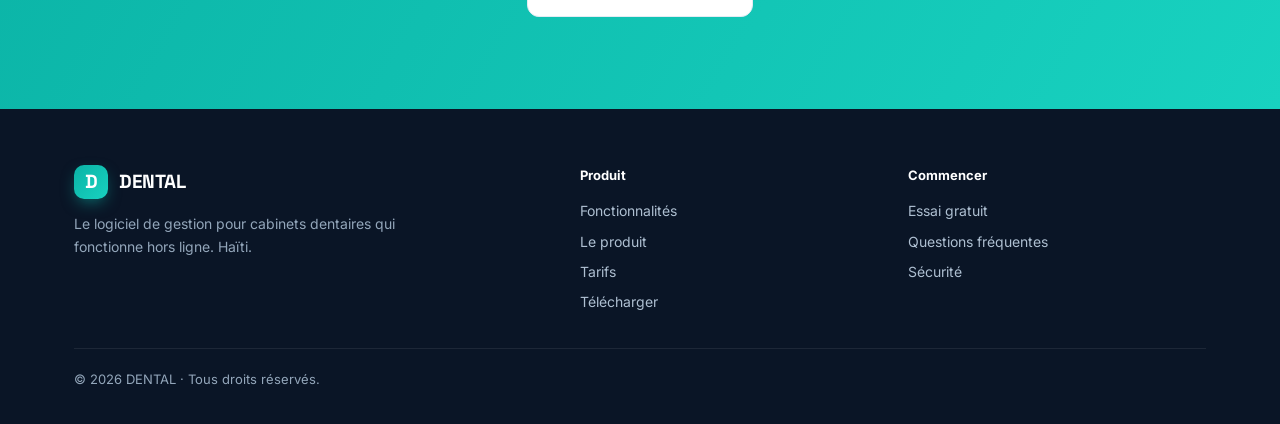
==== commit 81d66f39: "Refonte vitrine : design SaaS premium (maquette produit, showcase, FAQ, Space Grotesk), 100% PNG Co-" ====
--- a/index.html
+++ b/index.html
@@ -1,112 +1,191 @@
 <!doctype html><html lang="fr"><head>
 <meta charset="utf-8"><meta name="viewport" content="width=device-width,initial-scale=1">
-<meta name="theme-color" content="#0d1b2a">
-<title>DENTAL — Logiciel de gestion pour cabinet dentaire</title>
-<meta name="description" content="Gérez votre cabinet dentaire : patients, rendez-vous, facturation, caisse, stock, paie et rapports. Fonctionne hors ligne, données chiffrées, essai gratuit 15 jours.">
+<meta name="theme-color" content="#0a1526">
+<title>DENTAL — Le logiciel qui fait tourner votre cabinet dentaire</title>
+<meta name="description" content="Patients, rendez-vous, facturation, caisse, stock, paie et rapports. Fonctionne hors ligne, données chiffrées. Essai gratuit 15 jours.">
+<link rel="preconnect" href="https://fonts.googleapis.com"><link rel="preconnect" href="https://fonts.gstatic.com" crossorigin>
+<link href="https://fonts.googleapis.com/css2?family=Inter:wght@400;500;600;700&family=Space+Grotesk:wght@500;600;700&display=swap" rel="stylesheet">
 <link rel="stylesheet" href="/css/style.css">
 <script src="/js/config.js"></script>
 </head><body>
 
 <header class="nav"><div class="wrap">
   <a class="logo" href="#"><span class="m">D</span> DENTAL</a>
-  <button class="burger" id="burger">☰</button>
+  <button class="burger" id="burger">&#9776;</button>
   <nav id="menu">
     <a href="#fonctions">Fonctionnalités</a>
-    <a href="#etapes">Comment ça marche</a>
+    <a href="#produit">Le produit</a>
+    <a href="#securite">Sécurité</a>
     <a href="#tarifs">Tarifs</a>
     <a href="#telecharger">Télécharger</a>
-    <a class="btn btn-primary cta" href="#" id="nav-cta">Essai gratuit</a>
+    <a class="btn btn-primary" href="#" id="nav-cta">Essai gratuit</a>
   </nav>
 </div></header>
 
 <section class="hero"><div class="wrap">
   <div>
-    <span class="eyebrow">Gestion de clinique dentaire</span>
-    <h1>Votre cabinet tourne,<br><span class="u">même sans Internet.</span></h1>
-    <p class="lead">Patients, rendez-vous, facturation multi-devises, caisse, stock, paie et rapports — un seul logiciel, installé chez vous, rapide et fiable. Vos données restent locales et chiffrées.</p>
+    <span class="badge"><span class="dot"></span> Conçu pour les cabinets dentaires &mdash; <b>même hors ligne</b></span>
+    <h1>Tout votre cabinet,<br><span class="g">dans un seul logiciel.</span></h1>
+    <p class="lead">Patients, rendez-vous, facturation, caisse, stock, paie et rapports. Installé chez vous, rapide, et sécurisé. Vos données restent locales et chiffrées — Internet ne sert qu'à sauvegarder.</p>
     <div class="cta-row">
-      <button class="btn btn-primary lg" id="hero-cta">Démarrer l’essai gratuit</button>
-      <a class="btn btn-ghost lg" href="#fonctions">Voir les fonctionnalités</a>
+      <button class="btn btn-primary lg" id="hero-cta">Démarrer l'essai gratuit</button>
+      <a class="btn btn-ghost lg" href="#produit">Voir le produit</a>
     </div>
-    <div class="assure"><span><b>15 jours</b> gratuits</span><span><b>Aucune</b> carte requise</span><span>Installé en <b>5 min</b></span></div>
+    <div class="assure">
+      <span><span class="dot"></span> <b>15 jours</b> gratuits</span>
+      <span><span class="dot"></span> <b>Sans</b> carte</span>
+      <span><span class="dot"></span> Installé en <b>5 min</b></span>
+    </div>
   </div>
-  <div class="heroart"><div class="panel">
-    <div class="bar"><i></i><i></i><i></i></div>
-    <div class="stat"><span class="l">Patients du jour</span><span class="v">24</span></div>
-    <div class="stat"><span class="l">Salle d’attente</span><span class="v">3 en attente</span></div>
-    <div class="stat"><span class="l">Encaissé aujourd’hui</span><span class="v">18 500 HTG</span></div>
-    <div class="stat"><span class="l">Dernière sauvegarde</span><span class="v">il y a 12 min</span></div>
-    <div style="margin-top:12px"><span class="pill">● Hors ligne — tout fonctionne</span></div>
-  </div></div>
+  <div class="mock">
+    <div class="app">
+      <div class="top"><i></i><i></i><i></i><span class="t">DENTAL — Tableau de bord</span></div>
+      <div class="body">
+        <div class="side"><div class="ic on"></div><div class="ic"></div><div class="ic"></div><div class="ic"></div><div class="ic"></div></div>
+        <div class="main">
+          <div class="kpis">
+            <div class="kpi"><div class="l">Patients du jour</div><div class="v">24</div></div>
+            <div class="kpi"><div class="l">En attente</div><div class="v g">3</div></div>
+            <div class="kpi"><div class="l">Encaissé</div><div class="v">18 500</div></div>
+          </div>
+          <div class="chart"><span style="height:40%"></span><span style="height:62%"></span><span style="height:48%"></span><span style="height:80%"></span><span style="height:58%"></span><span style="height:92%"></span><span style="height:70%"></span></div>
+          <div class="queue">
+            <div class="q"><span class="av" style="background:#0bb3a6"></span><span class="ln" style="width:52%"></span></div>
+            <div class="q"><span class="av" style="background:#f6a723"></span><span class="ln" style="width:40%"></span></div>
+            <div class="q"><span class="av" style="background:#ff6a55"></span><span class="ln" style="width:60%"></span></div>
+          </div>
+        </div>
+      </div>
+    </div>
+    <div class="float"><span class="pulse"></span> Hors ligne &mdash; tout fonctionne</div>
+  </div>
 </div></section>
 
-<div class="trust"><div class="wrap">
-  <span><b>Hors ligne</b> d’abord</span><span>Données <b>chiffrées</b> (AES-256)</span><span>Sauvegardes <b>en ligne</b></span><span><b>Multi-postes</b> en réseau</span><span>Rôles &amp; <b>double authentification</b></span>
+<div class="band"><div class="wrap">
+  <div><div class="n">100%</div><div class="l">Fonctionne hors ligne</div></div>
+  <div><div class="n">AES-256</div><div class="l">Données chiffrées</div></div>
+  <div><div class="n">Multi-postes</div><div class="l">Sur le réseau du cabinet</div></div>
+  <div><div class="n">5 min</div><div class="l">Installation</div></div>
 </div></div>
 
 <section id="fonctions"><div class="wrap">
-  <div class="sh"><span class="eyebrow">Tout le cabinet, un seul outil</span><h2>Fonctionnalités</h2><p>Du premier rendez-vous au rapport de fin de mois, sans jongler entre dix outils.</p></div>
+  <div class="sh"><span class="eyebrow">Tout le cabinet, un seul outil</span><h2>Ce que DENTAL gère pour vous</h2><p>Du premier rendez-vous au rapport de fin de mois, sans jongler entre dix outils.</p></div>
   <div class="features" id="feat-grid"></div>
 </div></section>
 
-<section id="etapes" style="background:var(--bg)"><div class="wrap">
-  <div class="sh"><span class="eyebrow">Simple</span><h2>En trois étapes</h2><p>Vous êtes opérationnel le jour même.</p></div>
-  <div class="steps">
-    <div class="step"><div class="n">1</div><h3>Installez</h3><p>Téléchargez le logiciel et lancez-le. La base est embarquée : rien d’autre à installer.</p></div>
-    <div class="step"><div class="n">2</div><h3>Activez votre essai</h3><p>Entrez le code de votre clinique. 15 jours gratuits, tout débloqué.</p></div>
-    <div class="step"><div class="n">3</div><h3>Travaillez</h3><p>Ajoutez vos patients et vos tarifs. Les autres postes se connectent sur le réseau du cabinet.</p></div>
+<section id="produit" style="background:var(--bg)"><div class="wrap">
+  <div class="sh"><span class="eyebrow">Le produit</span><h2>Pensé pour la pratique quotidienne</h2><p>Une interface claire, rapide, que votre équipe adopte en un après-midi.</p></div>
+  <div class="show" style="margin-bottom:64px">
+    <div class="copy">
+      <span class="eyebrow">Agenda & salle d'attente</span>
+      <h2>La journée sous contrôle, en temps réel</h2>
+      <p>Prenez les rendez-vous, suivez la file d'attente et les présences d'un coup d'œil. Chaque poste du cabinet voit la même chose, instantanément.</p>
+      <ul class="pts"><li>File d'attente en direct sur tous les postes</li><li>Rappels et suivi des présences</li><li>Vue par praticien et par salle</li></ul>
+    </div>
+    <div class="panel">
+      <div class="ph"><span class="d"></span> Salle d'attente — maintenant</div>
+      <div class="pb">
+        <div class="rowline"><span class="av" style="background:#0bb3a6"></span><div class="g1"><div class="n1">Marie Joseph</div><div class="n2">Détartrage · Dr. Pierre</div></div><span class="tag ok">En soin</span></div>
+        <div class="rowline"><span class="av" style="background:#f6a723"></span><div class="g1"><div class="n1">Jean Baptiste</div><div class="n2">Contrôle · 10:30</div></div><span class="tag wait">En attente</span></div>
+        <div class="rowline"><span class="av" style="background:#ff6a55"></span><div class="g1"><div class="n1">Nadège Louis</div><div class="n2">Extraction · 11:00</div></div><span class="tag wait">En attente</span></div>
+      </div>
+    </div>
+  </div>
+  <div class="show rev">
+    <div class="copy">
+      <span class="eyebrow">Facturation & caisse</span>
+      <h2>Facturez juste, encaissez sereinement</h2>
+      <p>Devis, factures et encaissements en plusieurs devises, avec le taux du jour. La caisse se clôture toute seule, les dettes se suivent sans effort.</p>
+      <ul class="pts"><li>Multi-devises avec taux du jour</li><li>Suivi des dettes et relances</li><li>Clôture de caisse automatique</li></ul>
+    </div>
+    <div class="panel">
+      <div class="ph"><span class="d"></span> Facture #2041</div>
+      <div class="pb">
+        <div class="inv"><span>Détartrage complet</span><b>2 500 HTG</b></div>
+        <div class="inv"><span>Radiographie</span><b>1 500 HTG</b></div>
+        <div class="inv"><span>Consultation</span><b>1 000 HTG</b></div>
+        <div class="inv tot"><span>Total</span><span style="color:var(--brand)">5 000 HTG</span></div>
+      </div>
+    </div>
   </div>
 </div></section>
 
-<section id="tarifs" class="pricing"><div class="wrap">
-  <div class="sh"><span class="eyebrow">Tarifs clairs</span><h2>Un abonnement, tout compris</h2><p>Essai gratuit, puis au mois ou à l’année. Paiement MonCash ou virement.</p></div>
-  <div class="plans" id="plans"></div>
-  <p class="muted" style="text-align:center;margin-top:18px">Prix en gourdes (HTG). Une licence = une clinique. Postes supplémentaires disponibles.</p>
-</div></section>
-
-<section id="telecharger" style="background:var(--bg)"><div class="wrap">
-  <div class="sh"><span class="eyebrow">Installation en un clic</span><h2>Télécharger &amp; installer</h2><p>Un seul fichier d’installation pour Windows. Rien d’autre à installer — la base de données est intégrée.</p></div>
-  <div class="steps">
-    <div class="step"><div class="n">1</div><h3>Télécharger</h3><p>Récupérez <code>DentalLight-Setup.exe</code> et double-cliquez dessus.</p></div>
-    <div class="step"><div class="n">2</div><h3>Installer</h3><p>Suivez l’assistant (Suivant → Installer). Le démarrage automatique se met en place tout seul.</p></div>
-    <div class="step"><div class="n">3</div><h3>Activer la licence</h3><p>À la fin, l’écran s’ouvre et vous demande votre <strong>code d’activation</strong>.</p></div>
-    <div class="step"><div class="n">4</div><h3>C’est prêt</h3><p>Connectez-vous comme propriétaire et commencez. Les autres postes s’y connectent sur le réseau du cabinet.</p></div>
-  </div>
-  <div style="text-align:center;margin-top:30px"><a class="btn btn-primary lg" id="dl-main" href="#"><img src="img/download.png" width="18" height="18" alt="" style="margin-right:6px">Télécharger pour Windows</a>
-    <p class="muted" style="margin-top:10px">Windows 10/11 · 64 bits. Besoin d’un code ? <a href="#" id="dl-trial" style="color:var(--sea);font-weight:600">Démarrez l’essai gratuit</a>.</p></div>
-</div></section>
-
-<section id="securite"><div class="wrap"><div class="split">
+<section id="securite" class="sec"><div class="wrap"><div class="split">
   <div>
-    <span class="eyebrow">Vos données vous appartiennent</span>
+    <span class="eyebrow" style="color:var(--brand2)">Vos données vous appartiennent</span>
     <h2>Sécurisé, et chez vous</h2>
-    <p>Les dossiers médicaux ne quittent pas votre ordinateur. Ils sont chiffrés sur le disque, et la copie de sauvegarde en ligne l’est aussi. Même une copie volée reste illisible.</p>
+    <p>Les dossiers médicaux ne quittent pas votre ordinateur. Ils sont chiffrés sur le disque, et la sauvegarde en ligne l'est aussi. Même une copie volée reste illisible.</p>
     <ul class="checks">
-      <li>Chiffrement AES-256 des dossiers et documents</li>
-      <li>Rôles et permissions par utilisateur</li>
-      <li>Double authentification (2FA)</li>
-      <li>Journal d’audit et historique des modifications</li>
-      <li>Sauvegardes automatiques + copie en ligne vérifiée</li>
+      <li><img src="img/lock.png" alt="">Chiffrement AES-256 des dossiers et documents</li>
+      <li><img src="img/security.png" alt="">Rôles, permissions et double authentification</li>
+      <li><img src="img/reports.png" alt="">Journal d'audit et historique des modifications</li>
+      <li><img src="img/backups.png" alt="">Sauvegardes automatiques + copie en ligne vérifiée</li>
     </ul>
   </div>
-  <div class="secbox">
-    <div class="row2"><span class="k"><img src="img/lock.png" width="20" height="20" alt=""></span><div><b>Chiffré au repos</b><br><span style="color:#aebdce">Antécédents, examens, radiographies.</span></div></div>
-    <div class="row2"><span class="k"><img src="img/offline.png" width="20" height="20" alt=""></span><div><b>Fonctionne hors ligne</b><br><span style="color:#aebdce">Internet sert seulement à sauvegarder et renouveler.</span></div></div>
-    <div class="row2"><span class="k"><img src="img/cloud.png" width="20" height="20" alt=""></span><div><b>Sauvegarde isolée par clinique</b><br><span style="color:#aebdce">Aucune clinique ne voit les données d’une autre.</span></div></div>
-    <div class="row2"><span class="k"><img src="img/key.png" width="20" height="20" alt=""></span><div><b>Licence unique par poste</b><br><span style="color:#aebdce">Protégée contre la copie.</span></div></div>
+  <div class="vault">
+    <div class="row2"><span class="k"><img src="img/lock.png" alt=""></span><div><b>Chiffré au repos</b><small>Antécédents, examens, radiographies.</small></div></div>
+    <div class="row2"><span class="k"><img src="img/offline.png" alt=""></span><div><b>Fonctionne hors ligne</b><small>Internet sert seulement à sauvegarder et renouveler.</small></div></div>
+    <div class="row2"><span class="k"><img src="img/cloud.png" alt=""></span><div><b>Sauvegarde isolée par clinique</b><small>Aucune clinique ne voit les données d'une autre.</small></div></div>
+    <div class="row2"><span class="k"><img src="img/key.png" alt=""></span><div><b>Licence unique par poste</b><small>Protégée contre la copie.</small></div></div>
   </div>
 </div></div></section>
 
+<section id="tarifs" class="pricing"><div class="wrap">
+  <div class="sh"><span class="eyebrow">Tarifs clairs</span><h2>Un abonnement, tout compris</h2><p>Essai gratuit, puis au mois ou à l'année. Paiement MonCash ou virement.</p></div>
+  <div class="plans" id="plans"></div>
+  <p class="muted" style="text-align:center;margin-top:20px">Prix en gourdes (HTG). Une licence = une clinique. Postes supplémentaires disponibles.</p>
+</div></section>
+
+<section id="etapes"><div class="wrap">
+  <div class="sh"><span class="eyebrow">Simple</span><h2>Opérationnel le jour même</h2><p>Trois étapes, et votre cabinet tourne.</p></div>
+  <div class="steps">
+    <div class="step"><div class="n">1</div><h3>Installez</h3><p>Téléchargez et lancez. La base de données est intégrée — rien d'autre à installer.</p></div>
+    <div class="step"><div class="n">2</div><h3>Activez votre essai</h3><p>Entrez le code de votre clinique. 15 jours gratuits, toutes les fonctions débloquées.</p></div>
+    <div class="step"><div class="n">3</div><h3>Travaillez</h3><p>Ajoutez vos patients et vos tarifs. Les autres postes se connectent sur le réseau.</p></div>
+  </div>
+</div></section>
+
+<section id="telecharger" class="dl"><div class="wrap"><div class="dlcard">
+  <div>
+    <span class="eyebrow" style="color:var(--brand2)">Installation en un clic</span>
+    <h2>Téléchargez DENTAL pour Windows</h2>
+    <p>Un seul fichier d'installation. À la fin, le logiciel s'ouvre et vous demande votre code d'activation.</p>
+    <div class="cta-row">
+      <a class="btn btn-primary lg" id="dl-main" href="#"><img src="img/download.png" alt="">Télécharger pour Windows</a>
+      <button class="btn btn-ghost lg" id="dl-trial">Obtenir un code d'essai</button>
+    </div>
+  </div>
+  <div class="mini">
+    <div><img src="img/download.png" width="18" alt=""> <span><b>Télécharger</b> &amp; double-cliquer</span></div>
+    <div><img src="img/security.png" width="18" alt=""> <span><b>Activer</b> avec votre code</span></div>
+    <div><img src="img/check.png" width="18" alt=""> <span><b>C'est prêt</b> — Windows 10/11 · 64 bits</span></div>
+  </div>
+</div></div></section>
+
+<section id="faq"><div class="wrap">
+  <div class="sh"><span class="eyebrow">Questions fréquentes</span><h2>Vous vous demandez peut-être…</h2></div>
+  <div class="faq">
+    <details class="qa"><summary>Est-ce que ça marche sans Internet ?</summary><div class="a">Oui. Tout fonctionne hors ligne : la base de données est installée sur votre ordinateur. Internet ne sert qu'à envoyer les sauvegardes en ligne et à renouveler l'abonnement.</div></details>
+    <details class="qa"><summary>Que se passe-t-il si je ne paie pas à temps ?</summary><div class="a">Vous avez 3 jours de grâce après l'échéance (avec un rappel), puis l'accès se bloque. Vos données ne sont jamais perdues : elles restent sur votre ordinateur, conservées 90 jours. Dès le paiement, tout est rétabli.</div></details>
+    <details class="qa"><summary>Plusieurs ordinateurs dans le cabinet ?</summary><div class="a">Oui. Un poste fait tourner le serveur, les autres (PC, tablette) s'y connectent sur le réseau du cabinet, sans Internet. Des postes supplémentaires sont disponibles selon votre formule.</div></details>
+    <details class="qa"><summary>Comment payer ?</summary><div class="a">Par MonCash (automatique) ou par virement bancaire. Après confirmation, votre clé est générée et votre accès prolongé.</div></details>
+    <details class="qa"><summary>Mes données sont-elles en sécurité ?</summary><div class="a">Les dossiers sont chiffrés (AES-256) sur le disque et dans la sauvegarde en ligne. Chaque clinique a ses données isolées. Rôles, permissions, double authentification et journal d'audit complètent la protection.</div></details>
+  </div>
+</div></section>
+
 <section class="final"><div class="wrap">
   <h2>Essayez gratuitement pendant 15 jours</h2>
-  <p>Sans carte, sans engagement. Installez, activez, c’est parti.</p>
-  <button class="btn btn-dark lg" id="final-cta">Démarrer maintenant</button>
+  <p>Sans carte, sans engagement. Installez, activez, c'est parti.</p>
+  <button class="btn btn-light lg" id="final-cta">Démarrer maintenant</button>
 </div></section>
 
 <footer><div class="wrap">
-  <div><div class="logo" style="color:#fff"><span class="m">D</span> DENTAL</div><p style="max-width:28em;margin:12px 0 0">Le logiciel de gestion pour cabinets dentaires qui fonctionne hors ligne.</p></div>
-  <div><b style="color:#fff">Produit</b><br><a href="#fonctions">Fonctionnalités</a><br><a href="#tarifs">Tarifs</a><br><a href="#" id="foot-dl">Télécharger</a></div>
-  <div><b style="color:#fff">Commencer</b><br><a href="#" id="foot-cta">Essai gratuit</a><br><span>© 2026 DENTAL</span></div>
+  <div class="grid">
+    <div><div class="logo"><span class="m">D</span> DENTAL</div><p style="max-width:26em;margin:14px 0 0;font-size:14px">Le logiciel de gestion pour cabinets dentaires qui fonctionne hors ligne. Haïti.</p></div>
+    <div><h4>Produit</h4><a href="#fonctions">Fonctionnalités</a><a href="#produit">Le produit</a><a href="#tarifs">Tarifs</a><a href="#" id="foot-dl">Télécharger</a></div>
+    <div><h4>Commencer</h4><a href="#" id="foot-cta">Essai gratuit</a><a href="#faq">Questions fréquentes</a><a href="#securite">Sécurité</a></div>
+  </div>
+  <div class="bot">© 2026 DENTAL · Tous droits réservés.</div>
 </div></footer>
 
 <div id="modal-root"></div>
--- a/css/style.css
+++ b/css/style.css
@@ -1,134 +1,221 @@
-/* ═══ DENTAL — Site vitrine ═══════════════════════════════════════════
-   Identité propre : encre marine profonde + accent corail (confiance + énergie),
-   distincte de l'app (bleu) et de la console (graphite/sarcelle). */
+/* ═══ DENTAL — Vitrine SaaS ═══════════════════════════════════════════════════
+   Identité : midnight + sarcelle vive, accent corail pour l'action. Produit mis
+   en avant (maquette réelle). Space Grotesk (titres) + Inter (texte). */
 :root{
-  --ink:#0d1b2a; --ink2:#1b2a3d; --paper:#ffffff; --bg:#f6f8fb; --mut:#5a6b7e; --faint:#8a99ab; --line:#e5ebf1;
-  --coral:#ff5d4d; --coral-d:#e8402f; --sea:#0ea5a4; --sea-bg:#e4f6f5; --gold:#f4b740;
-  --r:16px; --maxw:1160px;
-  --font:-apple-system,BlinkMacSystemFont,"Segoe UI",Roboto,Helvetica,Arial,sans-serif;
+  --ink:#0a1526; --ink2:#0e1d33; --ink3:#15273f;
+  --paper:#ffffff; --bg:#f5f8fc; --bg2:#eef3f9;
+  --tx:#1a2537; --mut:#5b6b80; --faint:#8697ab; --line:#e4ebf3;
+  --brand:#0bb3a6; --brand2:#18d2c0; --brand-ink:#063f3a; --brand-soft:#e2f7f4;
+  --coral:#ff6a55; --coral2:#ff8a5b; --amber:#f6a723;
+  --r:18px; --maxw:1180px;
+  --sans:'Inter',-apple-system,BlinkMacSystemFont,'Segoe UI',Roboto,sans-serif;
+  --disp:'Space Grotesk','Inter',sans-serif;
+  --sh-sm:0 1px 3px rgba(10,21,38,.08);
+  --sh:0 18px 50px -12px rgba(10,21,38,.25);
+  --sh-lg:0 40px 90px -20px rgba(8,30,50,.45);
 }
 *{box-sizing:border-box}
 html{scroll-behavior:smooth}
-body{margin:0;font-family:var(--font);color:var(--ink);background:var(--paper);line-height:1.6;-webkit-font-smoothing:antialiased}
+body{margin:0;font-family:var(--sans);color:var(--tx);background:var(--paper);line-height:1.6;-webkit-font-smoothing:antialiased}
 a{color:inherit;text-decoration:none}
-.wrap{max-width:var(--maxw);margin:0 auto;padding:0 22px}
-.btn{display:inline-flex;align-items:center;gap:8px;padding:13px 22px;border-radius:11px;font-weight:700;font-size:15px;border:1.5px solid transparent;cursor:pointer;transition:transform .12s,filter .12s;font-family:inherit}
-.btn:hover{transform:translateY(-1px)}
-.btn-primary{background:var(--coral);color:#fff}
-.btn-primary:hover{filter:brightness(1.05)}
-.btn-dark{background:var(--ink);color:#fff}
-.btn-ghost{background:transparent;border-color:#ffffff40;color:#fff}
-.btn-out{background:#fff;border-color:var(--line);color:var(--ink)}
-.btn.lg{padding:16px 28px;font-size:16px}
-.eyebrow{color:var(--sea);font-weight:750;font-size:13px;letter-spacing:.04em;text-transform:none}
-
-/* ── En-tête ── */
-header.nav{position:sticky;top:0;z-index:40;background:#ffffffe6;backdrop-filter:blur(10px);border-bottom:1px solid var(--line)}
-.nav .wrap{display:flex;align-items:center;gap:22px;height:66px}
-.logo{display:flex;align-items:center;gap:10px;font-weight:800;font-size:18px;letter-spacing:-.3px}
-.logo .m{width:32px;height:32px;border-radius:9px;background:linear-gradient(135deg,var(--coral),var(--gold));display:grid;place-items:center;color:#fff;font-weight:800}
-.nav nav{display:flex;gap:22px;margin-left:auto;align-items:center}
-.nav nav a{color:var(--mut);font-weight:600;font-size:14.5px}
+img{max-width:100%;display:block}
+.wrap{max-width:var(--maxw);margin:0 auto;padding:0 24px}
+h1,h2,h3{font-family:var(--disp);letter-spacing:-.02em;line-height:1.08;margin:0}
+.eyebrow{display:inline-flex;align-items:center;gap:8px;color:var(--brand);font-weight:700;font-size:13px}
+.eyebrow::before{content:"";width:18px;height:2px;background:var(--brand);border-radius:2px}
+
+.btn{display:inline-flex;align-items:center;justify-content:center;gap:9px;padding:13px 24px;border-radius:12px;font-weight:700;font-size:15px;border:1.5px solid transparent;cursor:pointer;font-family:var(--sans);transition:transform .14s,box-shadow .14s,filter .14s;white-space:nowrap}
+.btn:hover{transform:translateY(-2px)}
+.btn-primary{background:linear-gradient(135deg,var(--coral),var(--coral2));color:#fff;box-shadow:0 10px 24px -8px rgba(255,106,85,.6)}
+.btn-primary:hover{box-shadow:0 16px 34px -8px rgba(255,106,85,.7)}
+.btn-brand{background:var(--brand);color:#fff;box-shadow:0 10px 24px -8px rgba(11,179,166,.5)}
+.btn-light{background:#fff;color:var(--ink);border-color:var(--line)}
+.btn-ghost{background:rgba(255,255,255,.08);color:#fff;border-color:rgba(255,255,255,.18)}
+.btn-ghost:hover{background:rgba(255,255,255,.14)}
+.btn.lg{padding:16px 30px;font-size:16px}
+.btn img{width:18px;height:18px}
+
+header.nav{position:sticky;top:0;z-index:50;background:rgba(255,255,255,.82);backdrop-filter:saturate(180%) blur(14px);border-bottom:1px solid var(--line)}
+.nav .wrap{display:flex;align-items:center;gap:26px;height:70px}
+.logo{display:flex;align-items:center;gap:11px;font-family:var(--disp);font-weight:700;font-size:19px;letter-spacing:-.02em}
+.logo .m{width:34px;height:34px;border-radius:10px;background:linear-gradient(135deg,var(--brand),var(--brand2));display:grid;place-items:center;color:#fff;font-weight:800;box-shadow:0 6px 16px -4px rgba(11,179,166,.6)}
+.nav nav{display:flex;gap:26px;margin-left:auto;align-items:center}
+.nav nav a{color:var(--mut);font-weight:600;font-size:14.5px;transition:color .12s}
 .nav nav a:hover{color:var(--ink)}
-.nav .cta{margin-left:4px}
-.burger{display:none;margin-left:auto;background:none;border:0;font-size:24px;cursor:pointer}
-
-/* ── Héros ── */
-.hero{background:radial-gradient(900px 500px at 85% -5%,#163251 0,var(--ink) 55%);color:#fff;overflow:hidden}
-.hero .wrap{display:grid;grid-template-columns:1.15fr .85fr;gap:40px;align-items:center;padding:70px 22px 76px}
-.hero h1{font-size:50px;line-height:1.05;letter-spacing:-1.5px;margin:14px 0 18px;font-weight:800}
-.hero h1 .u{background:linear-gradient(transparent 62%,#ff5d4d55 62%)}
-.hero p.lead{font-size:18.5px;color:#c6d3e2;margin:0 0 28px;max-width:30em}
-.hero .cta-row{display:flex;gap:12px;flex-wrap:wrap}
-.hero .assure{margin-top:22px;color:#9fb0c4;font-size:13.5px;display:flex;gap:18px;flex-wrap:wrap}
-.hero .assure b{color:#fff}
-.heroart{position:relative}
-.panel{background:#ffffff0d;border:1px solid #ffffff1f;border-radius:20px;padding:18px;backdrop-filter:blur(4px)}
-.panel .bar{display:flex;gap:6px;margin-bottom:14px}
-.panel .bar i{width:10px;height:10px;border-radius:50%;background:#ffffff33}
-.stat{display:flex;align-items:center;justify-content:space-between;padding:12px 14px;border-radius:11px;background:#ffffff0f;margin-bottom:8px}
-.stat .l{color:#c6d3e2;font-size:13px}
-.stat .v{font-weight:800;font-size:17px}
-.pill{display:inline-flex;align-items:center;gap:6px;background:var(--sea);color:#042e2d;font-weight:750;font-size:12px;padding:5px 11px;border-radius:99px}
-
-/* ── Bandeau confiance ── */
-.trust{background:var(--ink2);color:#aebdce;padding:16px 0}
-.trust .wrap{display:flex;gap:30px;justify-content:center;flex-wrap:wrap;font-weight:650;font-size:14px}
-.trust b{color:#fff}
-
-/* ── Sections ── */
-section{padding:84px 0}
-.sh{text-align:center;max-width:640px;margin:0 auto 46px}
-.sh h2{font-size:36px;letter-spacing:-.8px;margin:8px 0 10px;font-weight:800}
-.sh p{color:var(--mut);font-size:17px;margin:0}
-.features{display:grid;grid-template-columns:repeat(3,1fr);gap:20px}
-.feat{background:var(--bg);border:1px solid var(--line);border-radius:var(--r);padding:24px}
-.feat .ic{width:44px;height:44px;border-radius:12px;background:var(--sea-bg);display:grid;place-items:center;color:var(--sea);margin-bottom:14px}
-.feat h3{margin:0 0 6px;font-size:17.5px}
+.burger{display:none;margin-left:auto;background:none;border:0;font-size:26px;cursor:pointer;color:var(--ink)}
+
+.hero{position:relative;background:radial-gradient(1100px 600px at 78% -8%,#123b5a 0,var(--ink2) 42%,var(--ink) 100%);color:#fff;overflow:hidden}
+.hero::after{content:"";position:absolute;inset:0;background:radial-gradient(600px 300px at 15% 110%,rgba(11,179,166,.22),transparent 70%);pointer-events:none}
+.hero .wrap{position:relative;display:grid;grid-template-columns:1.05fr .95fr;gap:52px;align-items:center;padding:76px 24px 90px}
+.hero .badge{display:inline-flex;align-items:center;gap:8px;background:rgba(255,255,255,.08);border:1px solid rgba(255,255,255,.14);border-radius:99px;padding:6px 14px;font-size:13px;font-weight:600;color:#cfe8e5;margin-bottom:20px}
+.hero .badge b{color:var(--brand2)}
+.hero h1{font-size:clamp(34px,5vw,56px);font-weight:700}
+.hero h1 .g{background:linear-gradient(120deg,var(--brand2),#7df0e4);-webkit-background-clip:text;background-clip:text;-webkit-text-fill-color:transparent}
+.hero .lead{font-size:19px;color:#c3d2e2;margin:20px 0 30px;max-width:30em}
+.hero .cta-row{display:flex;gap:13px;flex-wrap:wrap}
+.hero .assure{display:flex;gap:22px;flex-wrap:wrap;margin-top:24px;color:#93a6ba;font-size:13.5px}
+.hero .assure span{display:flex;align-items:center;gap:7px}
+.hero .assure b{color:#fff;font-weight:700}
+.dot{width:7px;height:7px;border-radius:50%;background:var(--brand2);box-shadow:0 0 0 4px rgba(24,210,192,.2)}
+
+.mock{position:relative;animation:floaty 6s ease-in-out infinite}
+@keyframes floaty{50%{transform:translateY(-10px)}}
+.mock .app{background:#0f1f33;border:1px solid rgba(255,255,255,.1);border-radius:18px;box-shadow:var(--sh-lg);overflow:hidden}
+.mock .top{display:flex;align-items:center;gap:7px;padding:12px 16px;border-bottom:1px solid rgba(255,255,255,.07);background:#0c1a2b}
+.mock .top i{width:11px;height:11px;border-radius:50%;background:rgba(255,255,255,.18)}
+.mock .top .t{margin-left:10px;font-size:12px;color:#8aa0b6;font-weight:600}
+.mock .body{display:grid;grid-template-columns:52px 1fr;min-height:340px}
+.mock .side{background:#0b1726;border-right:1px solid rgba(255,255,255,.06);padding:14px 0;display:flex;flex-direction:column;align-items:center;gap:14px}
+.mock .side .ic{width:26px;height:26px;border-radius:8px;background:rgba(255,255,255,.07)}
+.mock .side .ic.on{background:var(--brand)}
+.mock .main{padding:18px}
+.mock .kpis{display:grid;grid-template-columns:repeat(3,1fr);gap:10px;margin-bottom:14px}
+.mock .kpi{background:#13273e;border:1px solid rgba(255,255,255,.06);border-radius:11px;padding:11px 12px}
+.mock .kpi .l{font-size:10.5px;color:#7d93aa}
+.mock .kpi .v{font-size:19px;font-weight:800;color:#fff;font-family:var(--disp);margin-top:3px}
+.mock .kpi .v.g{color:var(--brand2)}
+.mock .chart{display:flex;align-items:flex-end;gap:7px;height:78px;padding:12px;background:#13273e;border:1px solid rgba(255,255,255,.06);border-radius:11px;margin-bottom:12px}
+.mock .chart span{flex:1;background:linear-gradient(var(--brand2),var(--brand));border-radius:4px 4px 0 0;opacity:.9}
+.mock .queue{background:#13273e;border:1px solid rgba(255,255,255,.06);border-radius:11px;padding:10px 12px}
+.mock .q{display:flex;align-items:center;gap:9px;padding:6px 0}
+.mock .q .av{width:24px;height:24px;border-radius:50%;flex:none}
+.mock .q .ln{height:7px;border-radius:4px;background:rgba(255,255,255,.14)}
+.mock .float{position:absolute;right:-14px;bottom:26px;background:#fff;color:var(--ink);border-radius:13px;padding:11px 15px;box-shadow:var(--sh);display:flex;align-items:center;gap:9px;font-weight:700;font-size:13px}
+.mock .float .pulse{width:9px;height:9px;border-radius:50%;background:#16c784;box-shadow:0 0 0 0 rgba(22,199,132,.5);animation:pulse 2s infinite}
+@keyframes pulse{70%{box-shadow:0 0 0 10px rgba(22,199,132,0)}}
+
+.band{background:var(--ink);color:#fff;padding:30px 0;border-top:1px solid rgba(255,255,255,.07)}
+.band .wrap{display:grid;grid-template-columns:repeat(4,1fr);gap:20px;text-align:center}
+.band .n{font-family:var(--disp);font-size:30px;font-weight:700;color:var(--brand2)}
+.band .l{color:#93a6ba;font-size:13.5px;margin-top:4px}
+
+section{padding:92px 0}
+.sh{max-width:680px;margin:0 auto 52px;text-align:center}
+.sh h2{font-size:clamp(28px,3.4vw,40px);margin:12px 0 12px}
+.sh p{color:var(--mut);font-size:17.5px;margin:0}
+
+.features{display:grid;grid-template-columns:repeat(3,1fr);gap:18px}
+.feat{background:#fff;border:1px solid var(--line);border-radius:var(--r);padding:26px;transition:transform .16s,box-shadow .16s,border-color .16s}
+.feat:hover{transform:translateY(-4px);box-shadow:var(--sh);border-color:transparent}
+.feat .ic{width:50px;height:50px;border-radius:14px;background:var(--brand-soft);display:grid;place-items:center;margin-bottom:16px}
+.feat .ic img{width:26px;height:26px}
+.feat h3{font-size:18px;margin-bottom:7px}
 .feat p{margin:0;color:var(--mut);font-size:14.5px}
-
-/* ── Étapes ── */
-.steps{display:grid;grid-template-columns:repeat(3,1fr);gap:24px}
-.step{text-align:center;padding:10px}
-.step .n{width:46px;height:46px;border-radius:50%;background:var(--ink);color:#fff;display:grid;place-items:center;font-weight:800;margin:0 auto 14px;font-size:18px}
-.step h3{margin:0 0 6px;font-size:18px}
+.feat.hot{background:linear-gradient(160deg,var(--ink2),var(--ink));color:#fff;border-color:transparent}
+.feat.hot .ic{background:rgba(255,255,255,.1)}
+.feat.hot p{color:#aebfd1}
+
+.show{display:grid;grid-template-columns:1fr 1fr;gap:56px;align-items:center}
+.show.rev .copy{order:2}
+.show .copy h2{font-size:clamp(25px,3vw,34px);margin:10px 0 14px}
+.show .copy p{color:var(--mut);font-size:16.5px;margin:0 0 18px}
+.show .pts{list-style:none;padding:0;margin:0;display:grid;gap:10px}
+.show .pts li{display:flex;gap:11px;align-items:flex-start;font-weight:500}
+.show .pts li::before{content:"";flex:none;width:22px;height:22px;border-radius:7px;background:var(--brand-soft) url("data:image/svg+xml,%3Csvg xmlns='http://www.w3.org/2000/svg' viewBox='0 0 24 24' fill='none' stroke='%230bb3a6' stroke-width='3' stroke-linecap='round'%3E%3Cpath d='M20 6 9 17l-5-5'/%3E%3C/svg%3E") center/13px no-repeat;margin-top:1px}
+.panel{background:#fff;border:1px solid var(--line);border-radius:var(--r);box-shadow:var(--sh);overflow:hidden}
+.panel .ph{padding:13px 16px;border-bottom:1px solid var(--line);font-weight:700;font-size:13.5px;color:var(--mut);display:flex;align-items:center;gap:8px}
+.panel .ph .d{width:8px;height:8px;border-radius:50%;background:var(--brand)}
+.panel .pb{padding:18px}
+.rowline{display:flex;align-items:center;gap:12px;padding:11px 0;border-bottom:1px solid var(--line)}
+.rowline:last-child{border:0}
+.rowline .av{width:34px;height:34px;border-radius:50%;flex:none}
+.rowline .g1{flex:1}
+.rowline .n1{font-weight:700;font-size:14px}
+.rowline .n2{color:var(--faint);font-size:12.5px}
+.tag{font-size:11.5px;font-weight:700;padding:3px 9px;border-radius:99px}
+.tag.ok{background:var(--brand-soft);color:var(--brand-ink)}
+.tag.wait{background:#fff4e2;color:#9a6400}
+.inv{display:flex;justify-content:space-between;padding:9px 0;font-size:14px;border-bottom:1px dashed var(--line)}
+.inv.tot{border:0;font-weight:800;font-size:17px;padding-top:12px}
+
+.sec{background:var(--ink);color:#fff}
+.sec .split{display:grid;grid-template-columns:1.05fr .95fr;gap:52px;align-items:center}
+.sec h2{font-size:clamp(26px,3vw,36px);margin:12px 0 14px}
+.sec p{color:#aebfd1;font-size:16.5px}
+.sec .checks{list-style:none;padding:0;margin:20px 0 0;display:grid;gap:12px}
+.sec .checks li{display:flex;gap:12px;align-items:center;font-weight:600}
+.sec .checks li img{width:22px;height:22px;flex:none}
+.sec .vault{background:linear-gradient(160deg,#13273e,#0c1a2b);border:1px solid rgba(255,255,255,.1);border-radius:20px;padding:30px}
+.sec .vault .row2{display:flex;gap:13px;align-items:center;padding:14px 0;border-bottom:1px solid rgba(255,255,255,.08)}
+.sec .vault .row2:last-child{border:0}
+.sec .vault .k{width:44px;height:44px;border-radius:12px;background:rgba(11,179,166,.15);display:grid;place-items:center;flex:none}
+.sec .vault .k img{width:22px;height:22px}
+.sec .vault b{display:block;font-size:14.5px}
+.sec .vault small{color:#8aa0b6}
+
+.pricing{background:var(--bg)}
+.plans{display:grid;grid-template-columns:repeat(3,1fr);gap:22px;align-items:stretch;max-width:1000px;margin:0 auto}
+.plan{background:#fff;border:1px solid var(--line);border-radius:20px;padding:32px 28px;display:flex;flex-direction:column;position:relative}
+.plan.hot{border:2px solid var(--brand);box-shadow:0 30px 60px -20px rgba(11,179,166,.35)}
+.plan .tag2{position:absolute;top:-14px;left:50%;transform:translateX(-50%);background:var(--brand);color:#fff;font-weight:700;font-size:12px;padding:6px 16px;border-radius:99px}
+.plan h3{font-size:20px}
+.plan .price{font-family:var(--disp);font-size:42px;font-weight:700;letter-spacing:-.03em;margin:12px 0 2px}
+.plan .price small{font-size:15px;font-weight:600;color:var(--mut);font-family:var(--sans)}
+.plan .desc{color:var(--mut);font-size:14px;margin:0 0 20px;min-height:42px}
+.plan ul{list-style:none;padding:0;margin:0 0 24px;flex:1;display:grid;gap:10px}
+.plan li{padding-left:28px;position:relative;font-size:14.5px}
+.plan li::before{content:"";position:absolute;left:0;top:3px;width:18px;height:18px;border-radius:6px;background:var(--brand-soft) url("data:image/svg+xml,%3Csvg xmlns='http://www.w3.org/2000/svg' viewBox='0 0 24 24' fill='none' stroke='%230bb3a6' stroke-width='3' stroke-linecap='round'%3E%3Cpath d='M20 6 9 17l-5-5'/%3E%3C/svg%3E") center/12px no-repeat}
+.plan .btn{width:100%}
+
+.steps{display:grid;grid-template-columns:repeat(3,1fr);gap:26px}
+.step{position:relative;padding:28px;background:#fff;border:1px solid var(--line);border-radius:var(--r)}
+.step .n{width:44px;height:44px;border-radius:12px;background:var(--ink);color:#fff;display:grid;place-items:center;font-family:var(--disp);font-weight:700;font-size:18px;margin-bottom:16px}
+.step h3{font-size:18px;margin-bottom:7px}
 .step p{margin:0;color:var(--mut);font-size:14.5px}
 
-/* ── Tarifs ── */
-.pricing{background:var(--bg)}
-.plans{display:grid;grid-template-columns:repeat(3,1fr);gap:22px;align-items:stretch}
-.plan{background:#fff;border:1px solid var(--line);border-radius:18px;padding:30px 26px;display:flex;flex-direction:column}
-.plan.hot{border:2px solid var(--coral);box-shadow:0 20px 50px rgba(255,93,77,.14);position:relative}
-.plan .tag{position:absolute;top:-13px;left:50%;transform:translateX(-50%);background:var(--coral);color:#fff;font-weight:750;font-size:12px;padding:5px 14px;border-radius:99px}
-.plan h3{margin:0 0 4px;font-size:19px}
-.plan .price{font-size:40px;font-weight:850;letter-spacing:-1.5px;margin:10px 0 2px}
-.plan .price small{font-size:15px;font-weight:600;color:var(--mut)}
-.plan .desc{color:var(--mut);font-size:14px;margin:0 0 18px;min-height:40px}
-.plan ul{list-style:none;padding:0;margin:0 0 22px;flex:1}
-.plan li{padding:7px 0 7px 26px;position:relative;font-size:14.5px}
-.plan li::before{content:"✓";position:absolute;left:0;color:var(--sea);font-weight:800}
-.plan .btn{width:100%;justify-content:center}
-
-/* ── Sécurité / split ── */
-.split{display:grid;grid-template-columns:1fr 1fr;gap:48px;align-items:center}
-.split h2{font-size:32px;letter-spacing:-.6px;margin:6px 0 14px}
-.split p{color:var(--mut);font-size:16px}
-.checks{list-style:none;padding:0;margin:18px 0 0}
-.checks li{padding:9px 0 9px 32px;position:relative;font-weight:600}
-.checks li::before{content:"";position:absolute;left:0;top:9px;width:20px;height:20px;border-radius:6px;background:var(--sea-bg) url("data:image/svg+xml,%3Csvg xmlns='http://www.w3.org/2000/svg' viewBox='0 0 24 24' fill='none' stroke='%230ea5a4' stroke-width='3' stroke-linecap='round'%3E%3Cpath d='M20 6 9 17l-5-5'/%3E%3C/svg%3E") center/13px no-repeat}
-.secbox{background:var(--ink);color:#fff;border-radius:20px;padding:34px}
-.secbox .row2{display:flex;align-items:center;gap:12px;padding:12px 0;border-bottom:1px solid #ffffff14;font-size:14.5px}
-.secbox .row2:last-child{border:0}
-.secbox .k{width:40px;height:40px;border-radius:11px;background:#ffffff12;display:grid;place-items:center;flex:none}
-
-/* ── CTA final ── */
-.final{background:linear-gradient(120deg,var(--coral),var(--gold));color:#fff;text-align:center}
-.final h2{font-size:36px;letter-spacing:-.6px;margin:0 0 10px}
-.final p{font-size:18px;margin:0 0 24px;opacity:.95}
-
-/* ── Pied ── */
-footer{background:var(--ink);color:#9fb0c4;padding:44px 0 30px;font-size:14px}
-footer .wrap{display:flex;justify-content:space-between;gap:20px;flex-wrap:wrap}
-footer a{color:#c6d3e2}
-
-/* ── Modal ── */
-.ov{position:fixed;inset:0;background:#0d1b2acc;display:grid;place-items:center;padding:18px;z-index:60}
-.modal{background:#fff;border-radius:18px;width:100%;max-width:440px;max-height:92vh;overflow:auto;padding:28px}
-.modal h3{margin:0 0 4px;font-size:22px}
-.modal .field{margin:12px 0}
-.modal label{display:block;font-size:13px;font-weight:650;color:#44556a;margin-bottom:5px}
-.modal input,.modal select{width:100%;padding:12px;border:1px solid var(--line);border-radius:10px;font-size:15px;font-family:inherit}
-.modal .err{background:#fdecec;color:#b42318;border-radius:9px;padding:10px;font-size:13.5px;margin:8px 0}
-.success .code{font-size:26px;font-weight:850;letter-spacing:1px;background:var(--sea-bg);color:#064f4e;border-radius:12px;padding:14px;text-align:center;margin:12px 0}
+.dl{background:var(--bg)}
+.dlcard{background:linear-gradient(135deg,var(--ink2),var(--ink));border-radius:24px;padding:46px;color:#fff;display:grid;grid-template-columns:1.2fr .8fr;gap:30px;align-items:center;box-shadow:var(--sh-lg)}
+.dlcard h2{font-size:clamp(24px,3vw,32px);margin-bottom:12px}
+.dlcard p{color:#aebfd1;margin:0 0 20px}
+.dlcard .mini{display:grid;gap:10px}
+.dlcard .mini div{display:flex;gap:10px;align-items:center;background:rgba(255,255,255,.06);border:1px solid rgba(255,255,255,.1);border-radius:12px;padding:12px 14px;font-size:13.5px}
+.dlcard .mini b{color:#fff}
+
+.faq{max-width:760px;margin:0 auto;display:grid;gap:12px}
+.qa{background:#fff;border:1px solid var(--line);border-radius:14px;overflow:hidden}
+.qa summary{list-style:none;cursor:pointer;padding:18px 20px;font-weight:700;font-size:16px;display:flex;justify-content:space-between;align-items:center}
+.qa summary::-webkit-details-marker{display:none}
+.qa summary::after{content:"+";font-size:22px;color:var(--brand);font-weight:400}
+.qa[open] summary::after{content:"\2013"}
+.qa .a{padding:0 20px 18px;color:var(--mut);font-size:15px}
+
+.final{background:linear-gradient(120deg,var(--brand),var(--brand2));color:#fff;text-align:center}
+.final h2{font-size:clamp(28px,3.4vw,40px);margin-bottom:12px;color:#fff}
+.final p{font-size:18px;margin:0 0 26px;color:#e6fffb}
+
+footer{background:var(--ink);color:#93a6ba;padding:56px 0 34px}
+footer .grid{display:grid;grid-template-columns:1.6fr 1fr 1fr;gap:30px}
+footer .logo{color:#fff}
+footer a{color:#aebfd1;display:block;padding:4px 0;font-size:14px}
+footer a:hover{color:#fff}
+footer h4{color:#fff;font-size:13px;margin:0 0 10px;font-family:var(--sans)}
+footer .bot{border-top:1px solid rgba(255,255,255,.08);margin-top:30px;padding-top:20px;font-size:13px}
+
+.ov{position:fixed;inset:0;background:rgba(10,21,38,.6);backdrop-filter:blur(3px);display:grid;place-items:center;padding:18px;z-index:80}
+.modal{background:#fff;border-radius:20px;width:100%;max-width:450px;max-height:92vh;overflow:auto;padding:30px}
+.modal h3{font-size:23px;margin-bottom:4px}
+.modal .field{margin:13px 0}
+.modal label{display:block;font-size:13px;font-weight:600;color:#44556a;margin-bottom:6px}
+.modal input,.modal select{width:100%;padding:12px 14px;border:1px solid var(--line);border-radius:11px;font-size:15px;font-family:inherit}
+.modal input:focus,.modal select:focus{outline:2px solid var(--brand);outline-offset:-1px;border-color:transparent}
+.modal .err{background:#fff1f0;color:#c0392b;border-radius:11px;padding:11px;font-size:13.5px;margin:8px 0}
+.success .code{font-family:var(--disp);font-size:30px;font-weight:700;letter-spacing:4px;background:var(--brand-soft);color:var(--brand-ink);border-radius:14px;padding:18px;text-align:center;margin:14px 0}
 .muted{color:var(--mut);font-size:14px}
 
-@media(max-width:900px){
-  .hero .wrap{grid-template-columns:1fr;padding:48px 22px 54px}
-  .hero h1{font-size:38px}.heroart{display:none}
-  .features,.steps,.plans,.split{grid-template-columns:1fr}
-  .nav nav{display:none;position:absolute;top:66px;left:0;right:0;background:#fff;flex-direction:column;padding:14px 22px;border-bottom:1px solid var(--line);gap:14px}
+@media(prefers-reduced-motion:reduce){*{animation:none!important}}
+@media(max-width:920px){
+  .hero .wrap{grid-template-columns:1fr;padding:50px 24px 60px}
+  .mock{max-width:440px;margin:0 auto}
+  .band .wrap{grid-template-columns:repeat(2,1fr);gap:26px}
+  .features,.steps{grid-template-columns:1fr}
+  .show,.sec .split{grid-template-columns:1fr;gap:30px}
+  .show.rev .copy{order:0}
+  .plans{grid-template-columns:1fr;max-width:420px}
+  .dlcard{grid-template-columns:1fr;padding:30px}
+  footer .grid{grid-template-columns:1fr}
+  .nav nav{display:none;position:absolute;top:70px;left:0;right:0;background:#fff;flex-direction:column;padding:16px 24px;border-bottom:1px solid var(--line);gap:14px}
   .nav nav.open{display:flex}
   .nav nav a{width:100%}
   .burger{display:block}
-  section{padding:58px 0}.sh h2{font-size:28px}
+  section{padding:62px 0}
 }
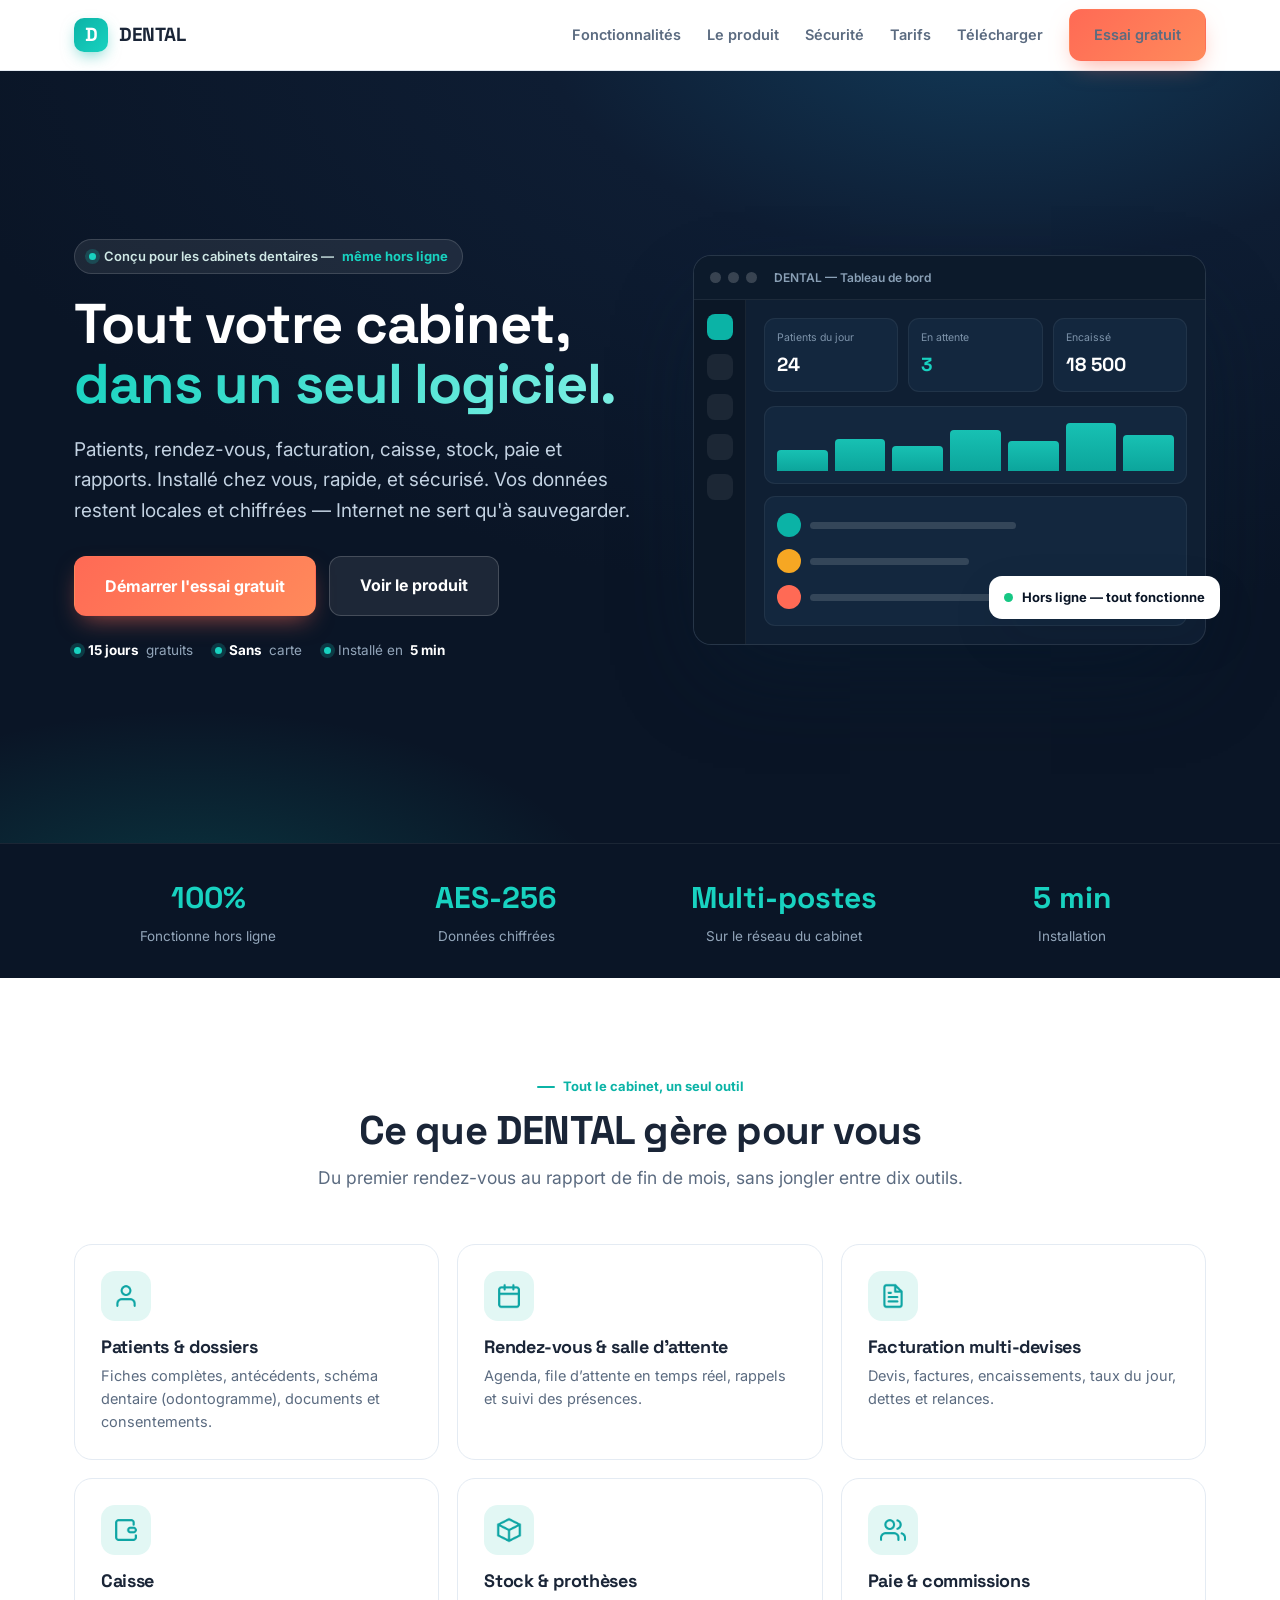
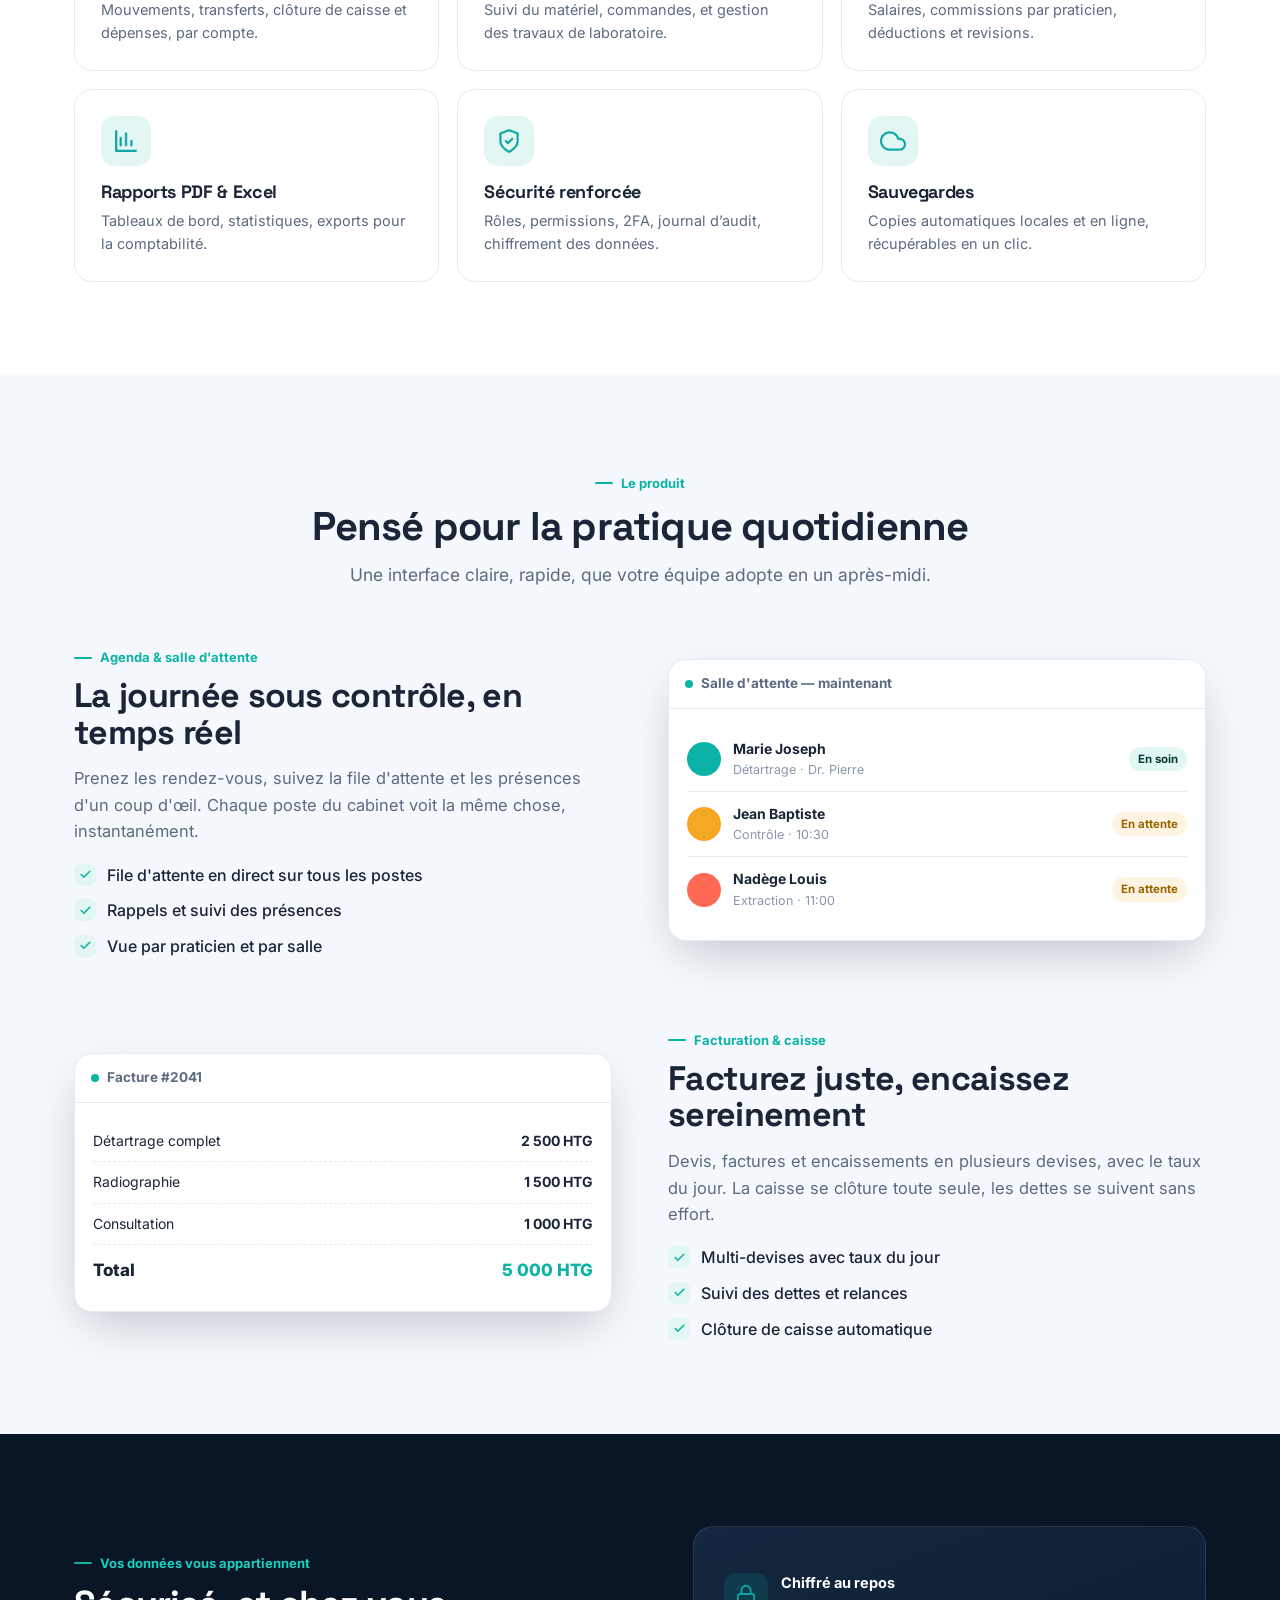
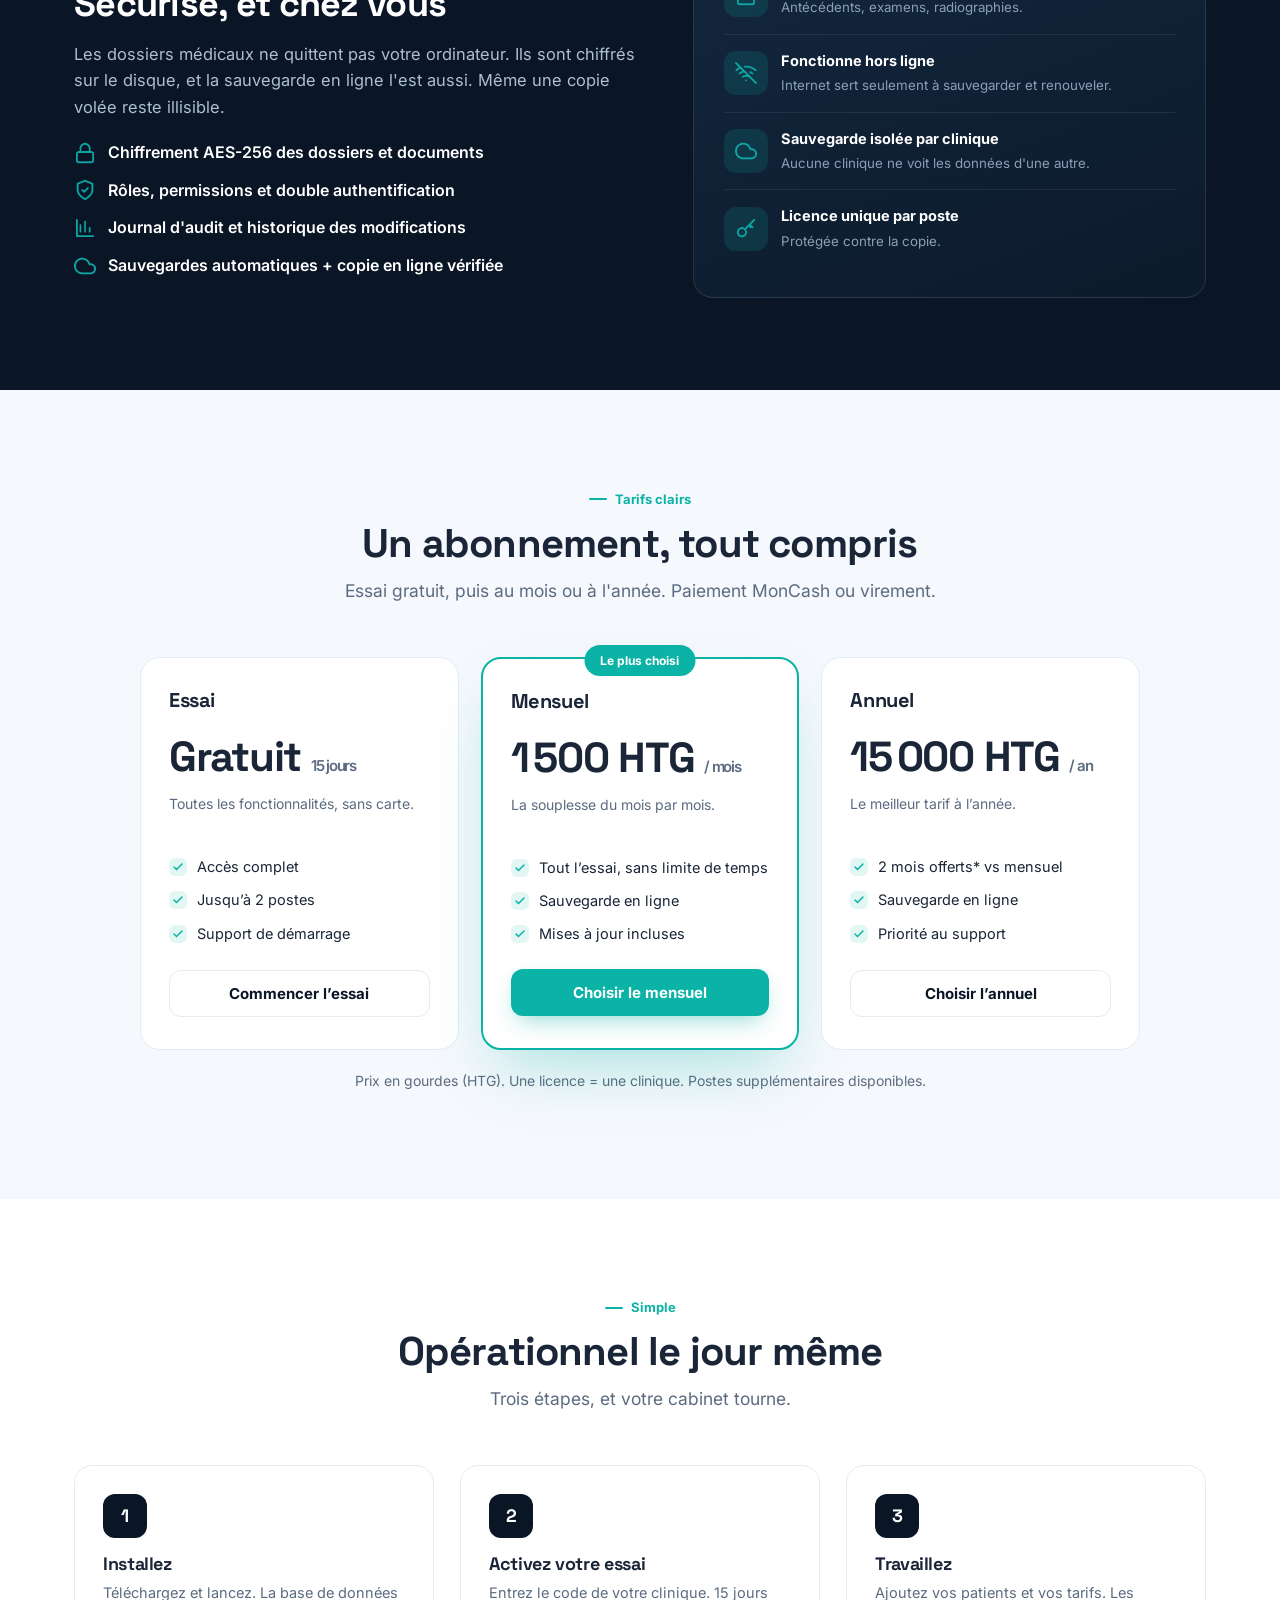
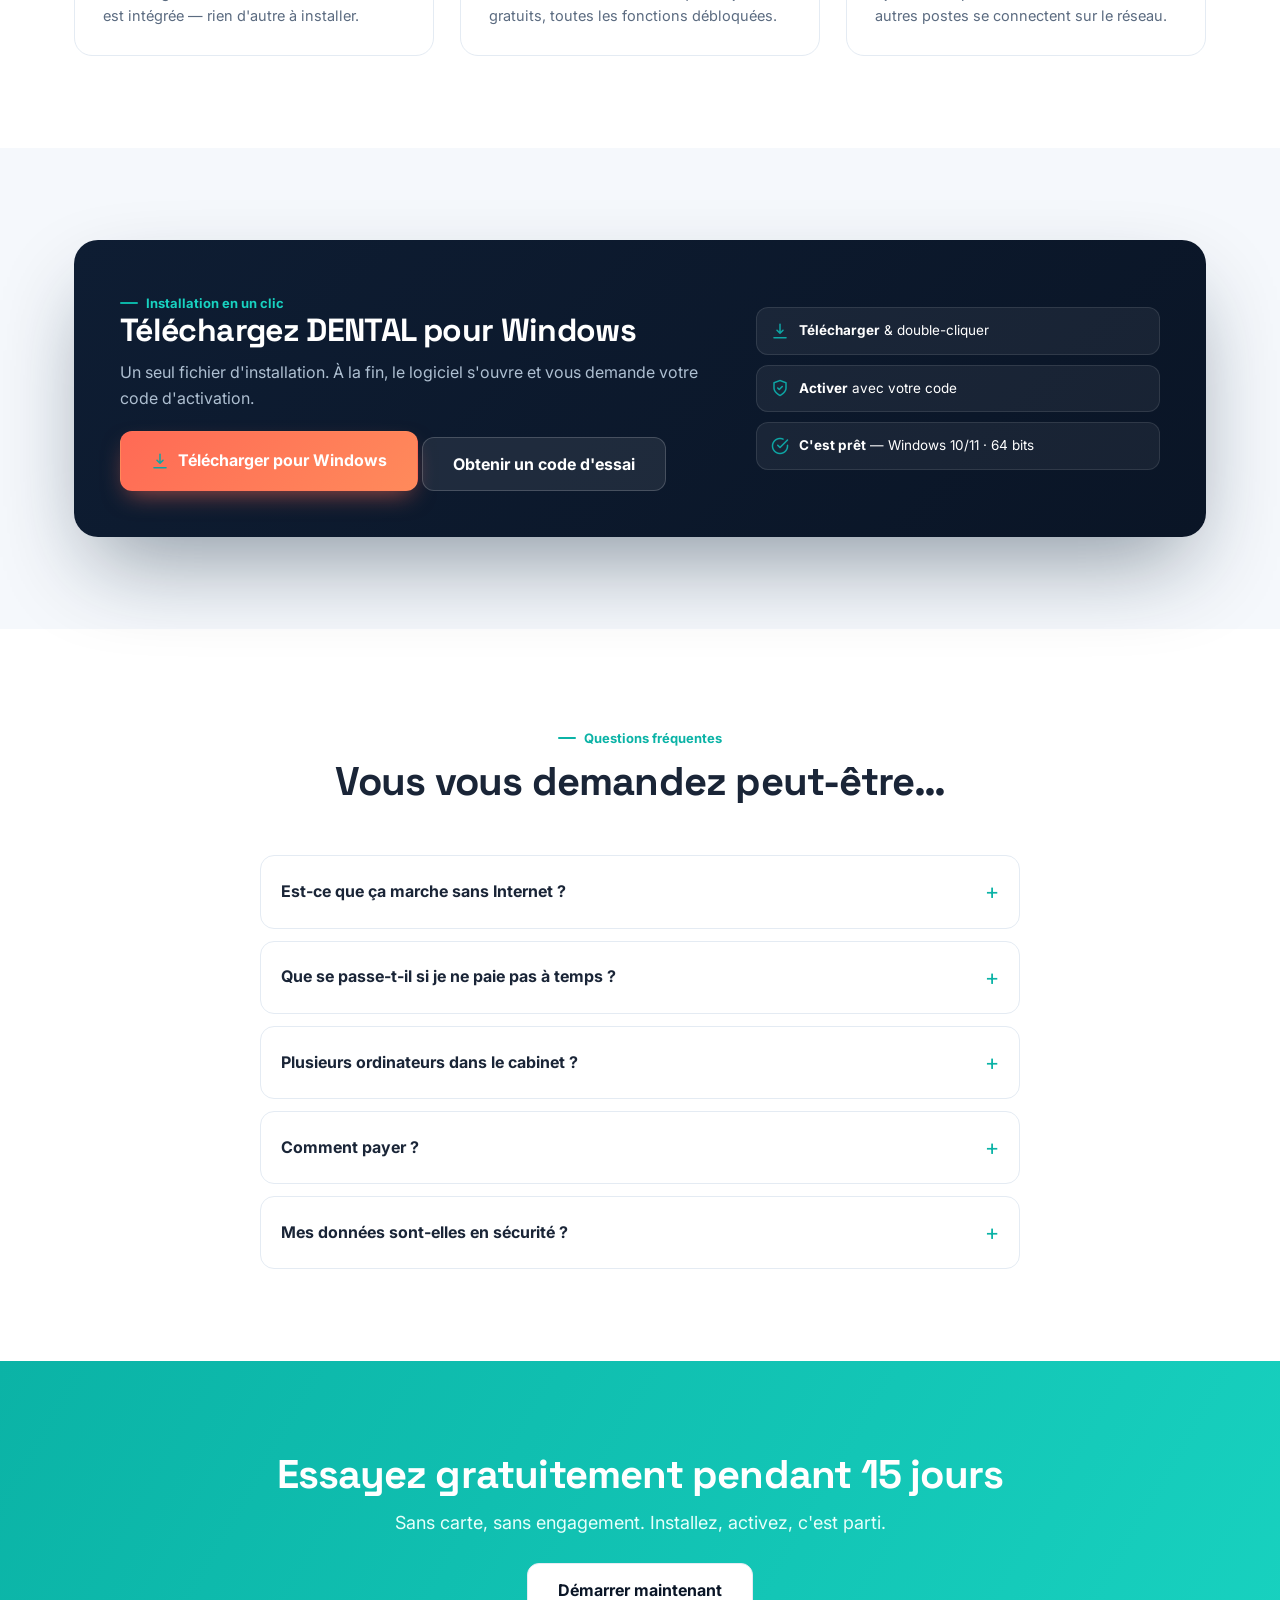
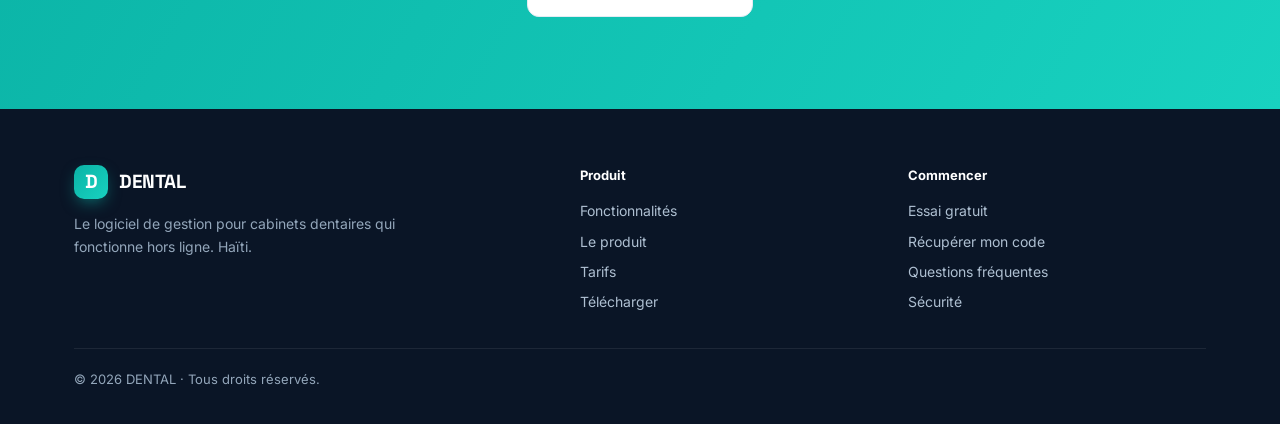
==== commit 2d6fce5d: "Vitrine : récupérer son code/licence par e-mail (déjà client) Co-Authored-By: Claude Opus 4.8 <norep" ====
--- a/index.html
+++ b/index.html
@@ -183,7 +183,7 @@
   <div class="grid">
     <div><div class="logo"><span class="m">D</span> DENTAL</div><p style="max-width:26em;margin:14px 0 0;font-size:14px">Le logiciel de gestion pour cabinets dentaires qui fonctionne hors ligne. Haïti.</p></div>
     <div><h4>Produit</h4><a href="#fonctions">Fonctionnalités</a><a href="#produit">Le produit</a><a href="#tarifs">Tarifs</a><a href="#" id="foot-dl">Télécharger</a></div>
-    <div><h4>Commencer</h4><a href="#" id="foot-cta">Essai gratuit</a><a href="#faq">Questions fréquentes</a><a href="#securite">Sécurité</a></div>
+    <div><h4>Commencer</h4><a href="#" id="foot-cta">Essai gratuit</a><a href="#" id="foot-code">Récupérer mon code</a><a href="#faq">Questions fréquentes</a><a href="#securite">Sécurité</a></div>
   </div>
   <div class="bot">© 2026 DENTAL · Tous droits réservés.</div>
 </div></footer>
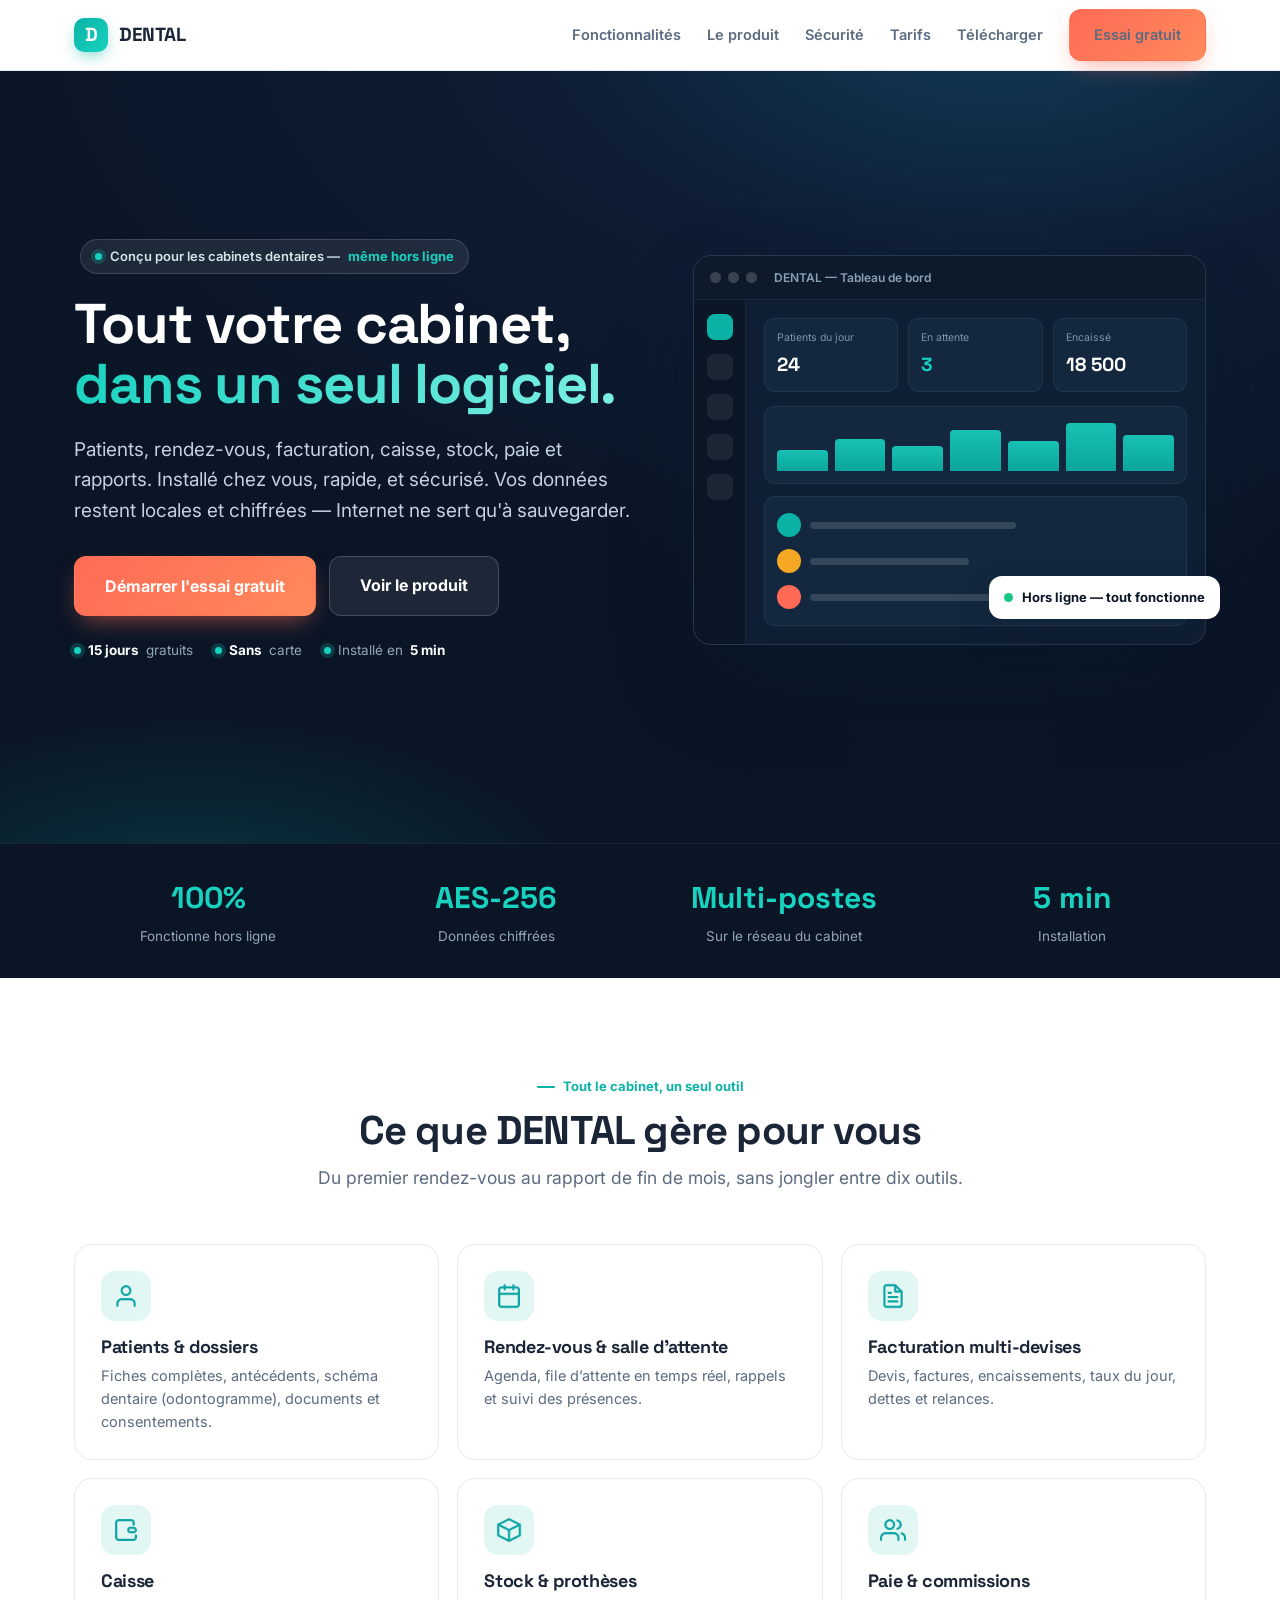
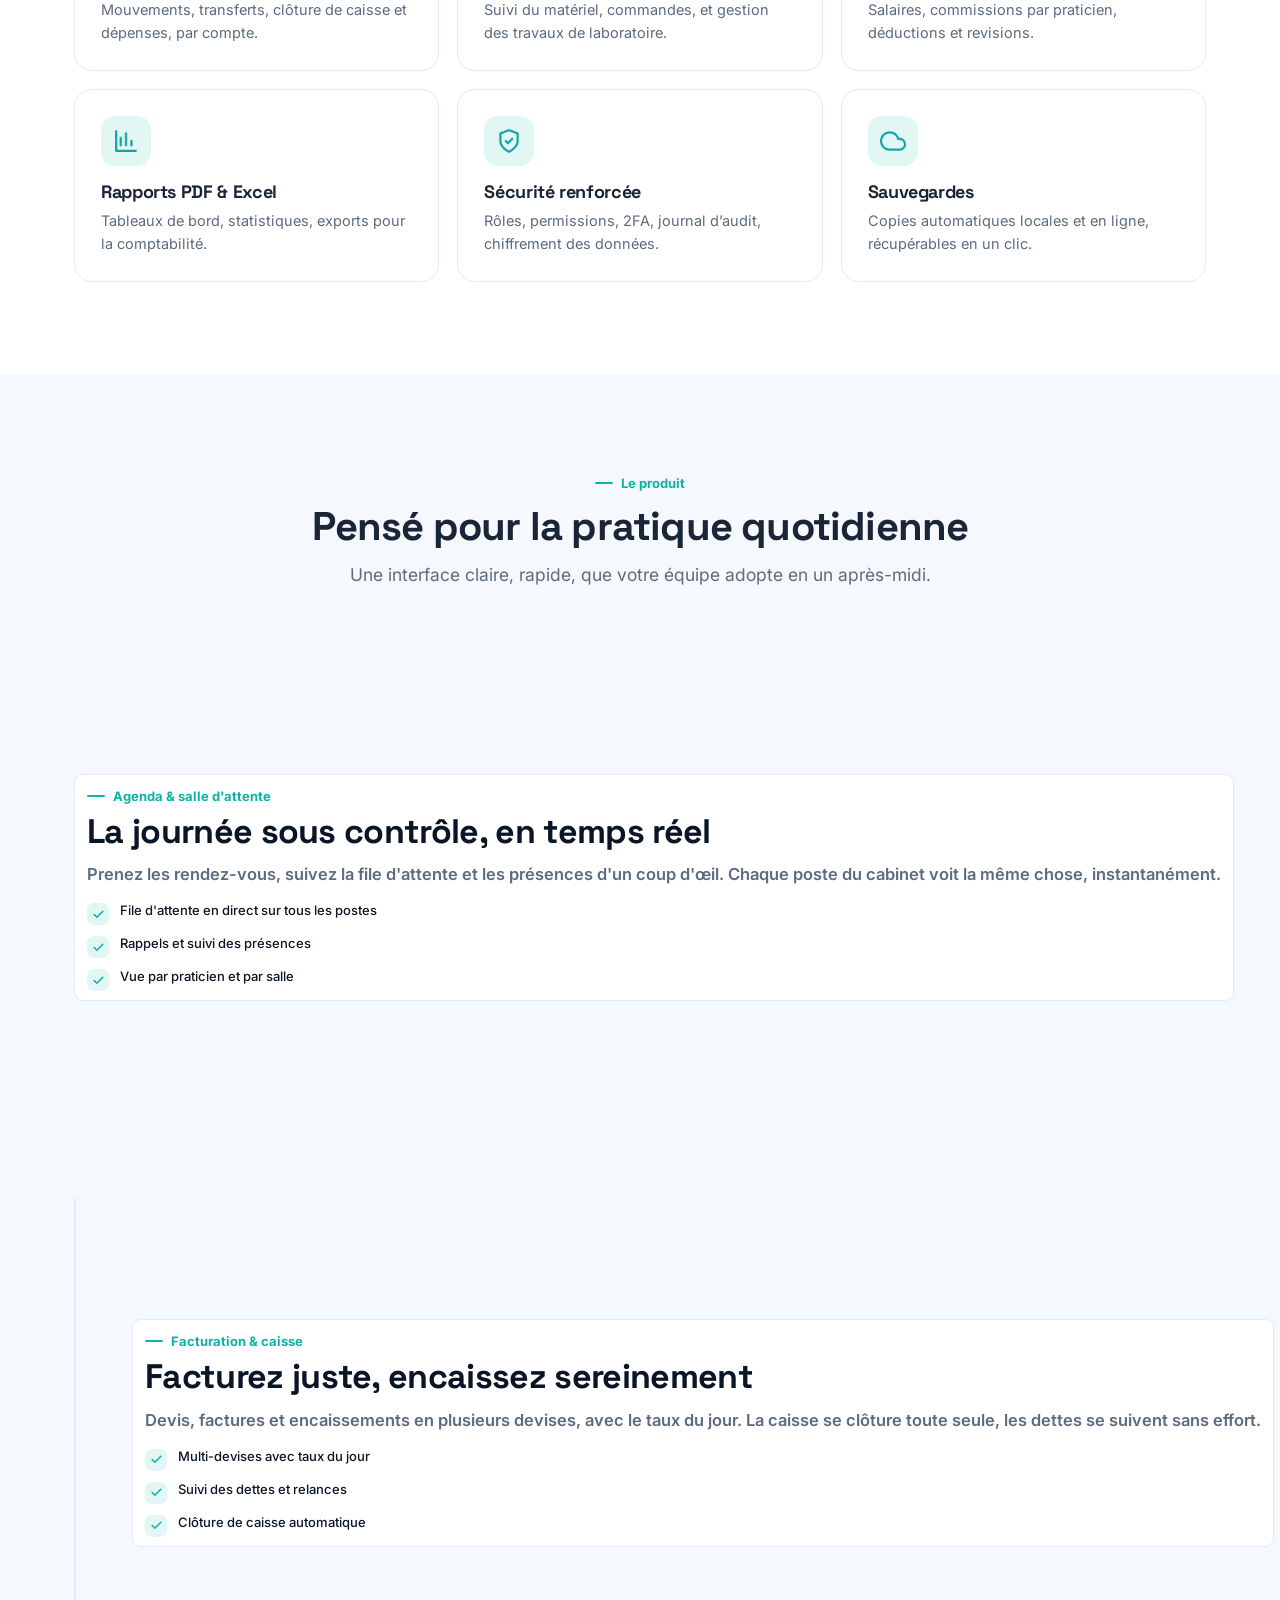
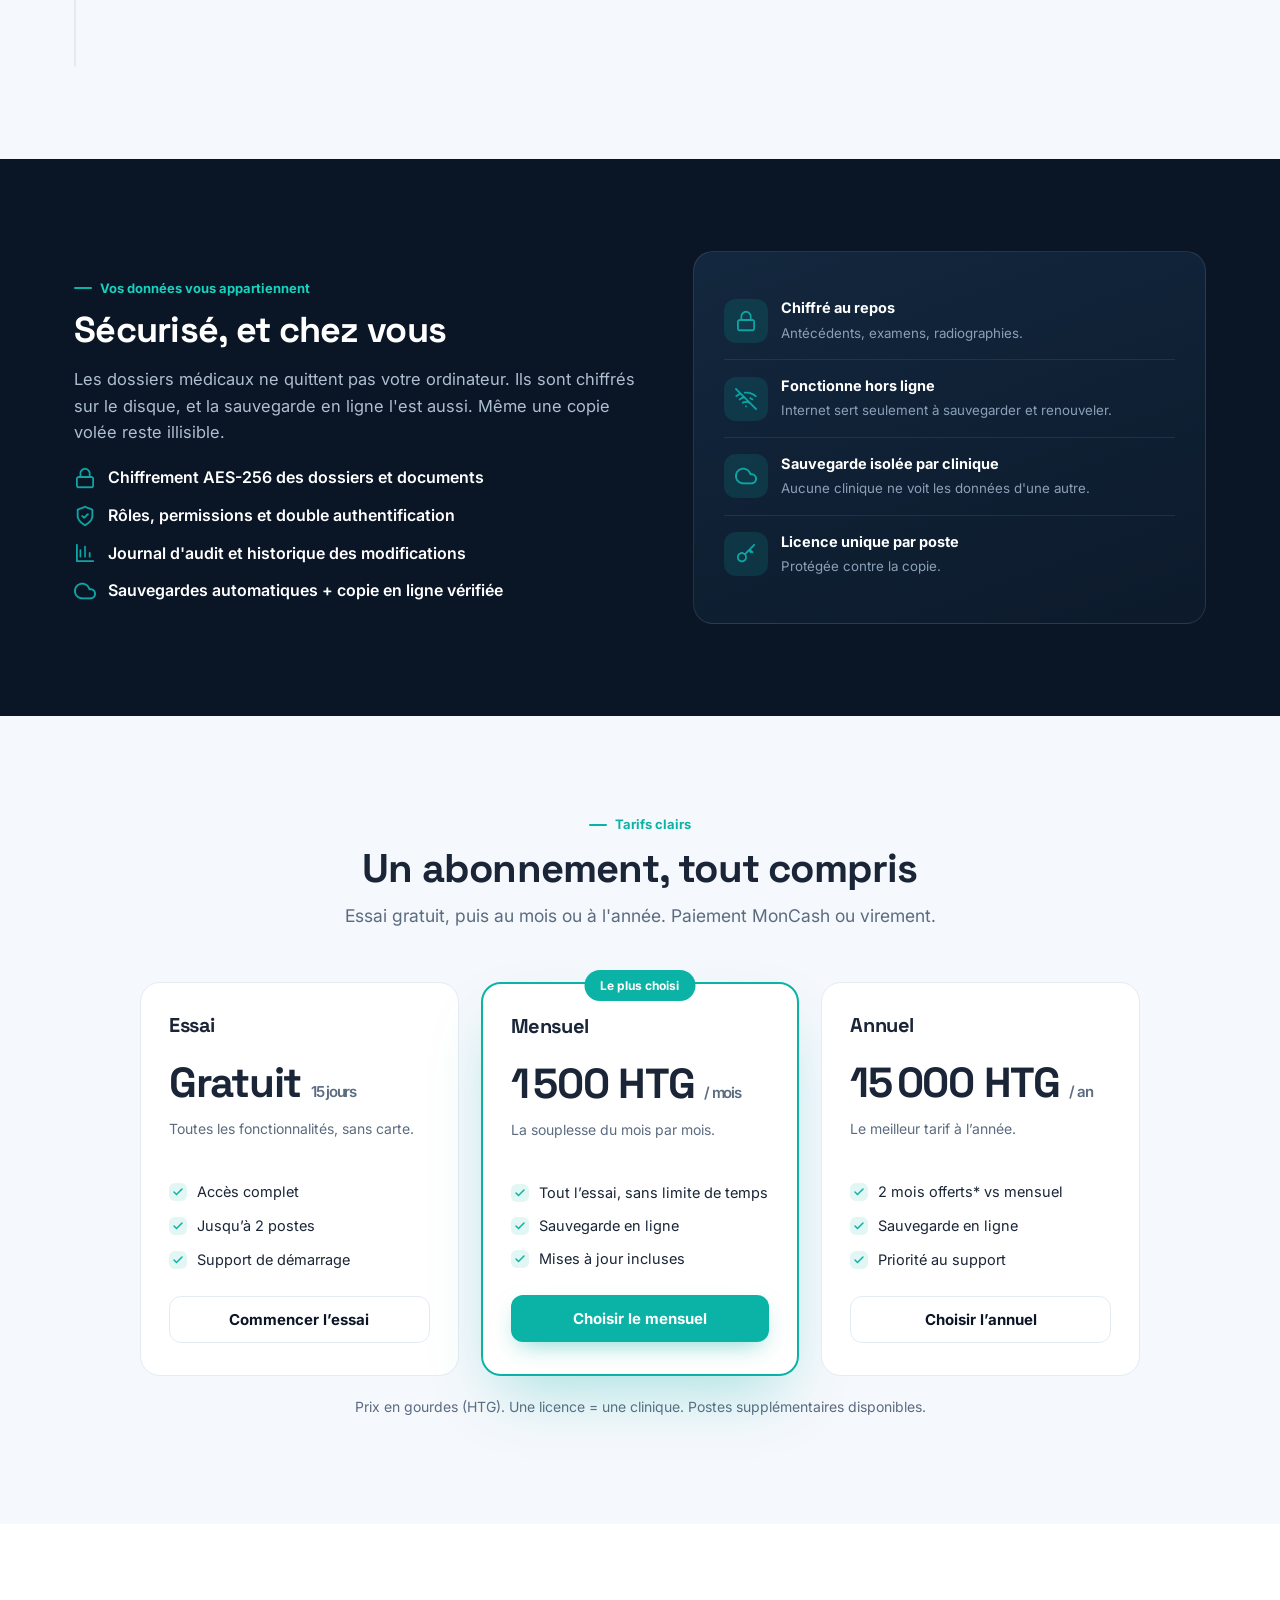
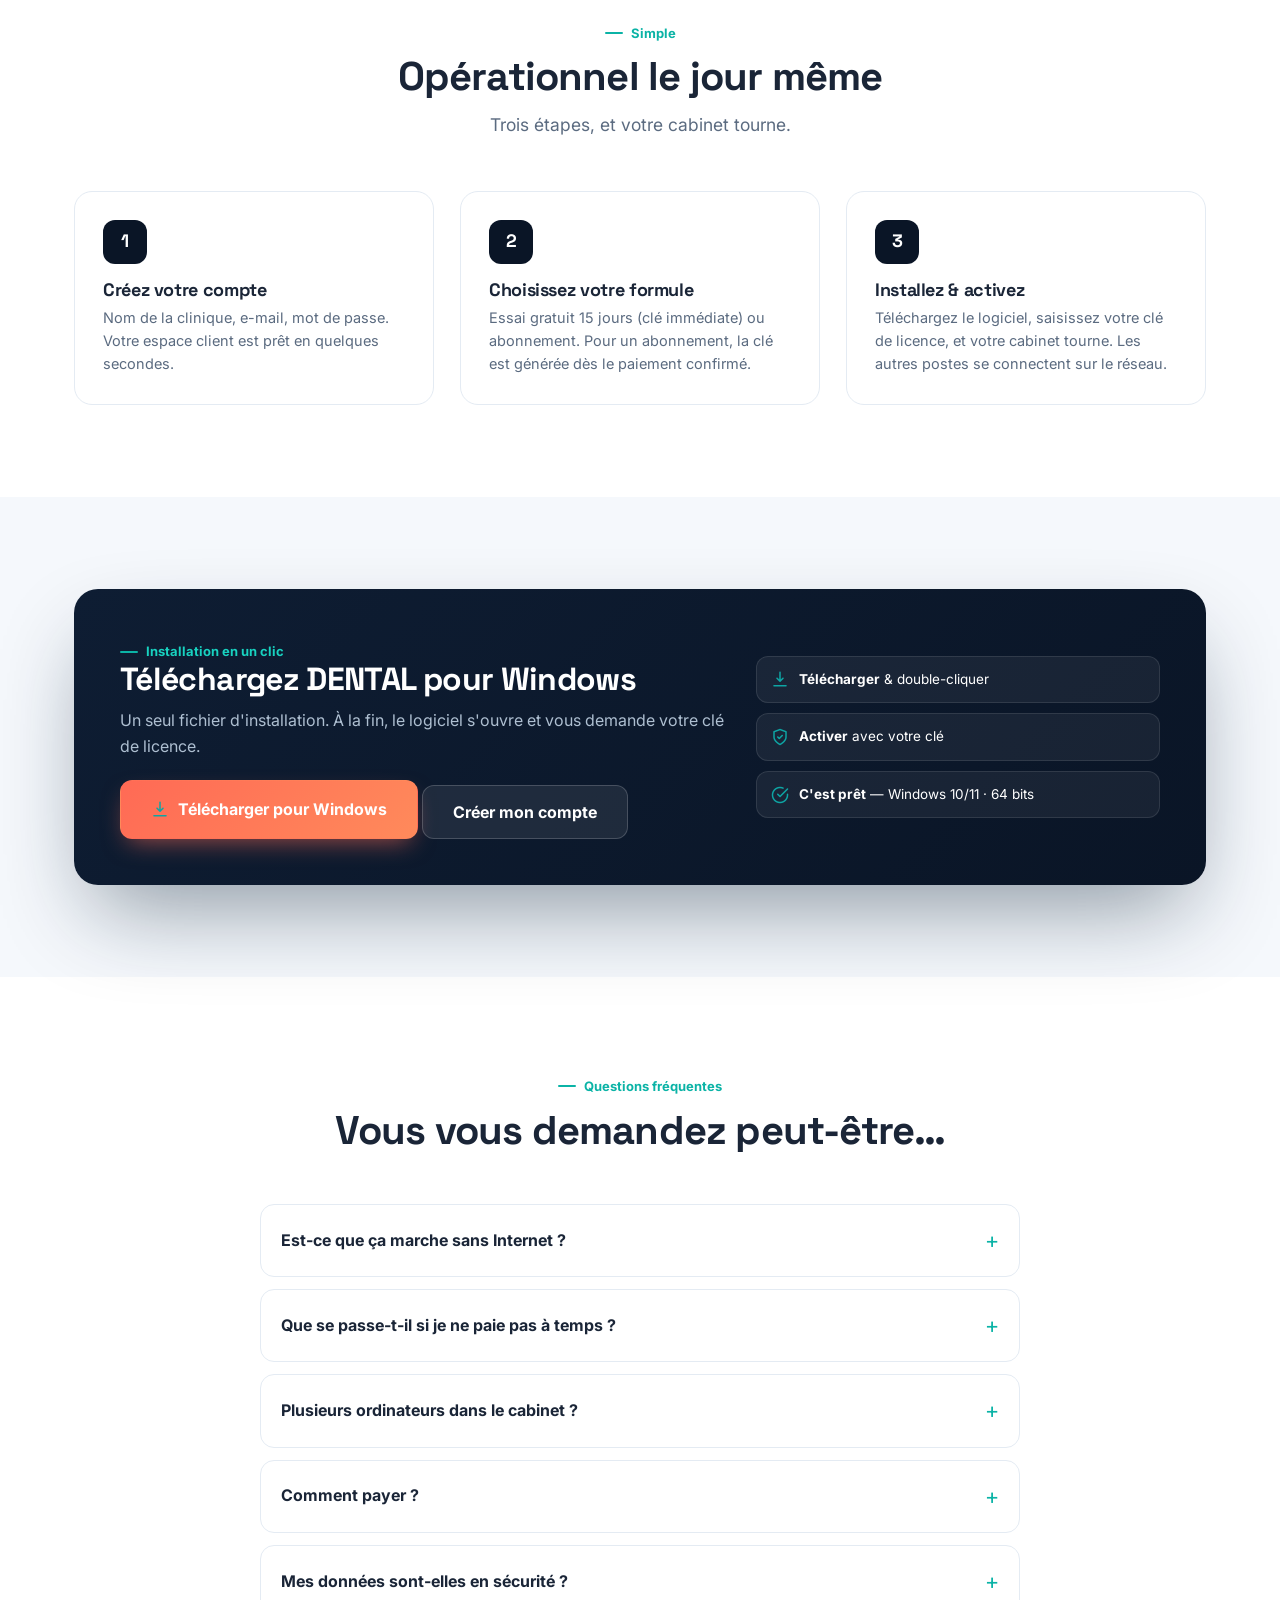
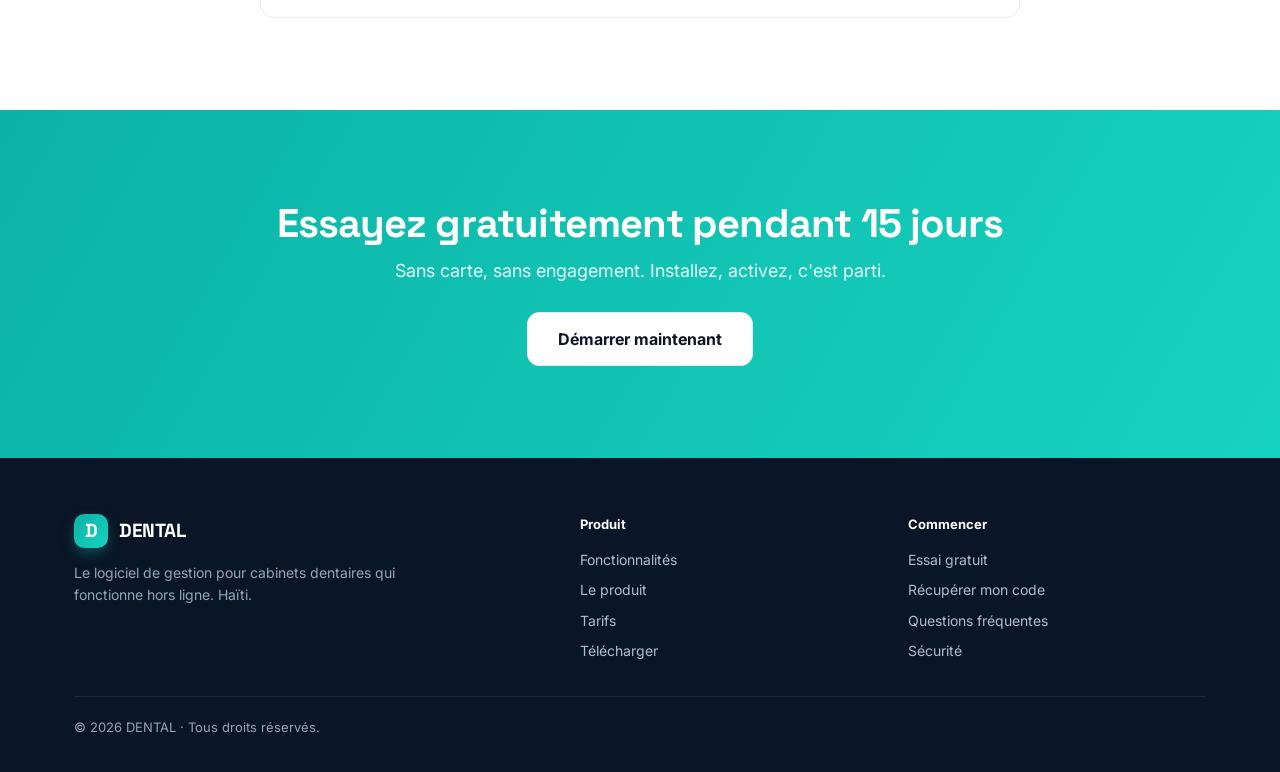
==== commit bd126410: "feat(vitrine): parcours compte -> plan -> paiement -> licence + espace client - Création de compte (" ====
--- a/index.html
+++ b/index.html
@@ -139,9 +139,9 @@
 <section id="etapes"><div class="wrap">
   <div class="sh"><span class="eyebrow">Simple</span><h2>Opérationnel le jour même</h2><p>Trois étapes, et votre cabinet tourne.</p></div>
   <div class="steps">
-    <div class="step"><div class="n">1</div><h3>Installez</h3><p>Téléchargez et lancez. La base de données est intégrée — rien d'autre à installer.</p></div>
-    <div class="step"><div class="n">2</div><h3>Activez votre essai</h3><p>Entrez le code de votre clinique. 15 jours gratuits, toutes les fonctions débloquées.</p></div>
-    <div class="step"><div class="n">3</div><h3>Travaillez</h3><p>Ajoutez vos patients et vos tarifs. Les autres postes se connectent sur le réseau.</p></div>
+    <div class="step"><div class="n">1</div><h3>Créez votre compte</h3><p>Nom de la clinique, e-mail, mot de passe. Votre espace client est prêt en quelques secondes.</p></div>
+    <div class="step"><div class="n">2</div><h3>Choisissez votre formule</h3><p>Essai gratuit 15 jours (clé immédiate) ou abonnement. Pour un abonnement, la clé est générée dès le paiement confirmé.</p></div>
+    <div class="step"><div class="n">3</div><h3>Installez & activez</h3><p>Téléchargez le logiciel, saisissez votre clé de licence, et votre cabinet tourne. Les autres postes se connectent sur le réseau.</p></div>
   </div>
 </div></section>
 
@@ -149,15 +149,15 @@
   <div>
     <span class="eyebrow" style="color:var(--brand2)">Installation en un clic</span>
     <h2>Téléchargez DENTAL pour Windows</h2>
-    <p>Un seul fichier d'installation. À la fin, le logiciel s'ouvre et vous demande votre code d'activation.</p>
+    <p>Un seul fichier d'installation. À la fin, le logiciel s'ouvre et vous demande votre clé de licence.</p>
     <div class="cta-row">
       <a class="btn btn-primary lg" id="dl-main" href="#"><img src="img/download.png" alt="">Télécharger pour Windows</a>
-      <button class="btn btn-ghost lg" id="dl-trial">Obtenir un code d'essai</button>
+      <button class="btn btn-ghost lg" id="dl-trial">Créer mon compte</button>
     </div>
   </div>
   <div class="mini">
     <div><img src="img/download.png" width="18" alt=""> <span><b>Télécharger</b> &amp; double-cliquer</span></div>
-    <div><img src="img/security.png" width="18" alt=""> <span><b>Activer</b> avec votre code</span></div>
+    <div><img src="img/security.png" width="18" alt=""> <span><b>Activer</b> avec votre clé</span></div>
     <div><img src="img/check.png" width="18" alt=""> <span><b>C'est prêt</b> — Windows 10/11 · 64 bits</span></div>
   </div>
 </div></div></section>
--- a/css/style.css
+++ b/css/style.css
@@ -219,3 +219,42 @@
   .burger{display:block}
   section{padding:62px 0}
 }
+
+/* ─── Compte / espace client (ajout refonte) ─────────────────────────────── */
+.wfull{width:100%;justify-content:center}
+.mt{margin-top:10px}
+.center{text-align:center}
+.row2{display:grid;grid-template-columns:1fr 1fr;gap:12px}
+.lnk{color:var(--brand);font-weight:600;text-decoration:none;cursor:pointer}
+.lnk:hover{text-decoration:underline}
+.ic-h{display:flex;align-items:center;gap:8px}
+.tabs{display:flex;gap:6px;background:var(--bg2);padding:5px;border-radius:12px;margin-bottom:16px}
+.tab{flex:1;border:0;background:transparent;padding:10px;border-radius:9px;font:600 14px var(--sans);color:var(--mut);cursor:pointer}
+.tab.on{background:#fff;color:var(--ink);box-shadow:var(--sh-sm)}
+.badge{display:inline-block;font-size:11.5px;font-weight:700;padding:3px 10px;border-radius:99px;margin-left:6px;vertical-align:middle}
+.badge.ok{background:var(--brand-soft);color:var(--brand-ink)}
+.badge.warn{background:#fff6e5;color:#8a5a00}
+.badge.bad{background:#ffecea;color:#b4291c}
+/* espace client */
+.portal .p-head{display:flex;justify-content:space-between;align-items:flex-start;gap:12px;margin-bottom:6px}
+.portal .p-head h3{font-size:21px}
+.p-ttl{font-size:13px;text-transform:uppercase;letter-spacing:.08em;color:var(--faint);margin:20px 0 10px}
+.lic{border:1px solid var(--line);border-radius:14px;padding:14px 16px;margin-bottom:10px;background:#fff}
+.lic-top{display:flex;justify-content:space-between;align-items:center;margin-bottom:8px}
+.lic-plan{font-weight:700;font-size:14.5px}
+.lic-key{display:flex;align-items:center;gap:8px}
+.lic-key code{flex:1;font-family:var(--disp);font-size:16px;font-weight:600;letter-spacing:1.5px;background:var(--brand-soft);color:var(--brand-ink);border-radius:9px;padding:9px 12px;overflow:auto;white-space:nowrap}
+.copy{border:1px solid var(--line);background:#fff;border-radius:9px;padding:9px 12px;font:600 13px var(--sans);cursor:pointer;color:var(--ink);white-space:nowrap}
+.copy:hover{border-color:var(--brand)}
+.lic-meta{font-size:12.5px;color:var(--mut);margin-top:7px}
+.portal-plans{display:grid;grid-template-columns:1fr 1fr;gap:10px}
+.pbtn{border:1px solid var(--line);background:#fff;border-radius:13px;padding:14px;text-align:left;cursor:pointer;display:flex;flex-direction:column;gap:3px}
+.pbtn strong{font-size:15px}
+.pbtn span{font-size:13px;color:var(--mut)}
+.pbtn:hover{border-color:var(--brand)}
+.pbtn.hot{border-color:var(--brand);background:var(--brand-soft)}
+.portal-plans .pbtn:first-child:nth-last-child(3){grid-column:1 / -1}
+.bank{background:var(--bg2);border-radius:12px;padding:14px 16px;margin:10px 0}
+.bank div{display:flex;justify-content:space-between;padding:6px 0;font-size:14px}
+.bank span{color:var(--mut)}
+@media(max-width:480px){.row2,.portal-plans{grid-template-columns:1fr}}
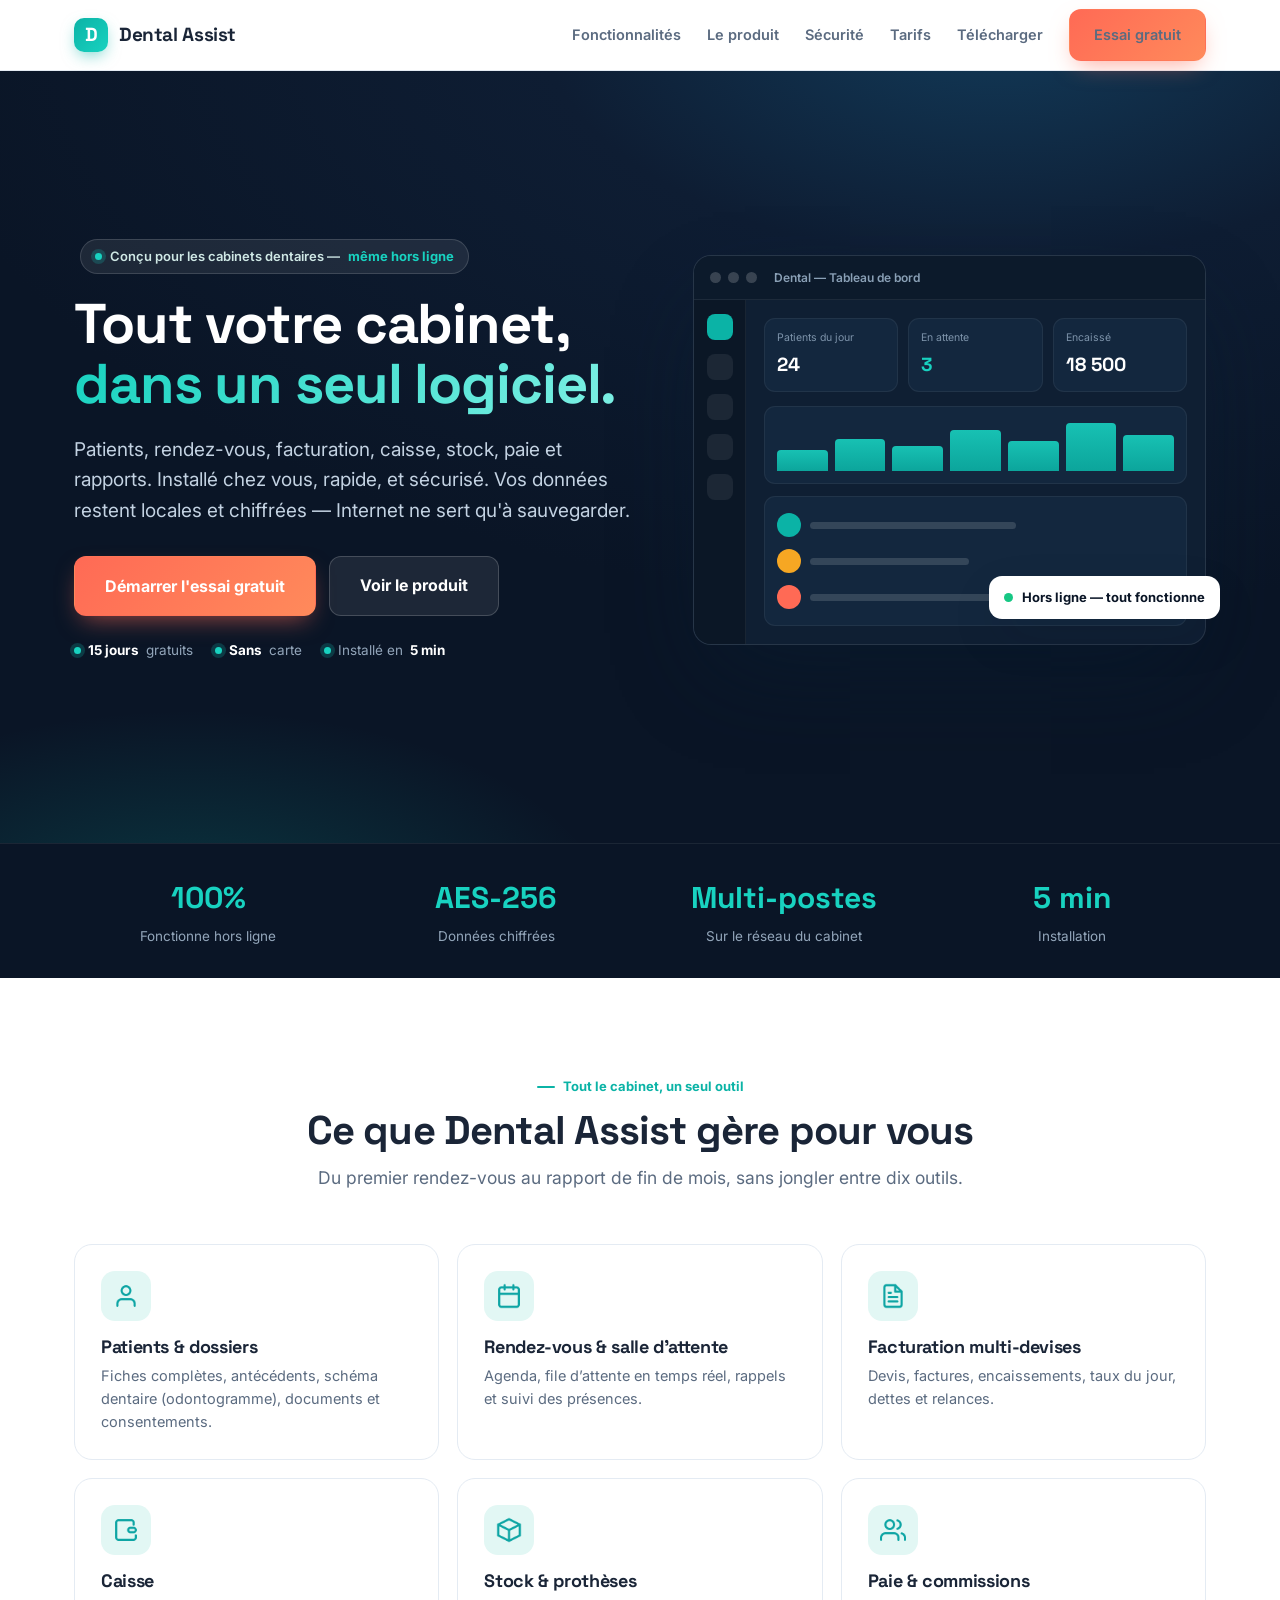
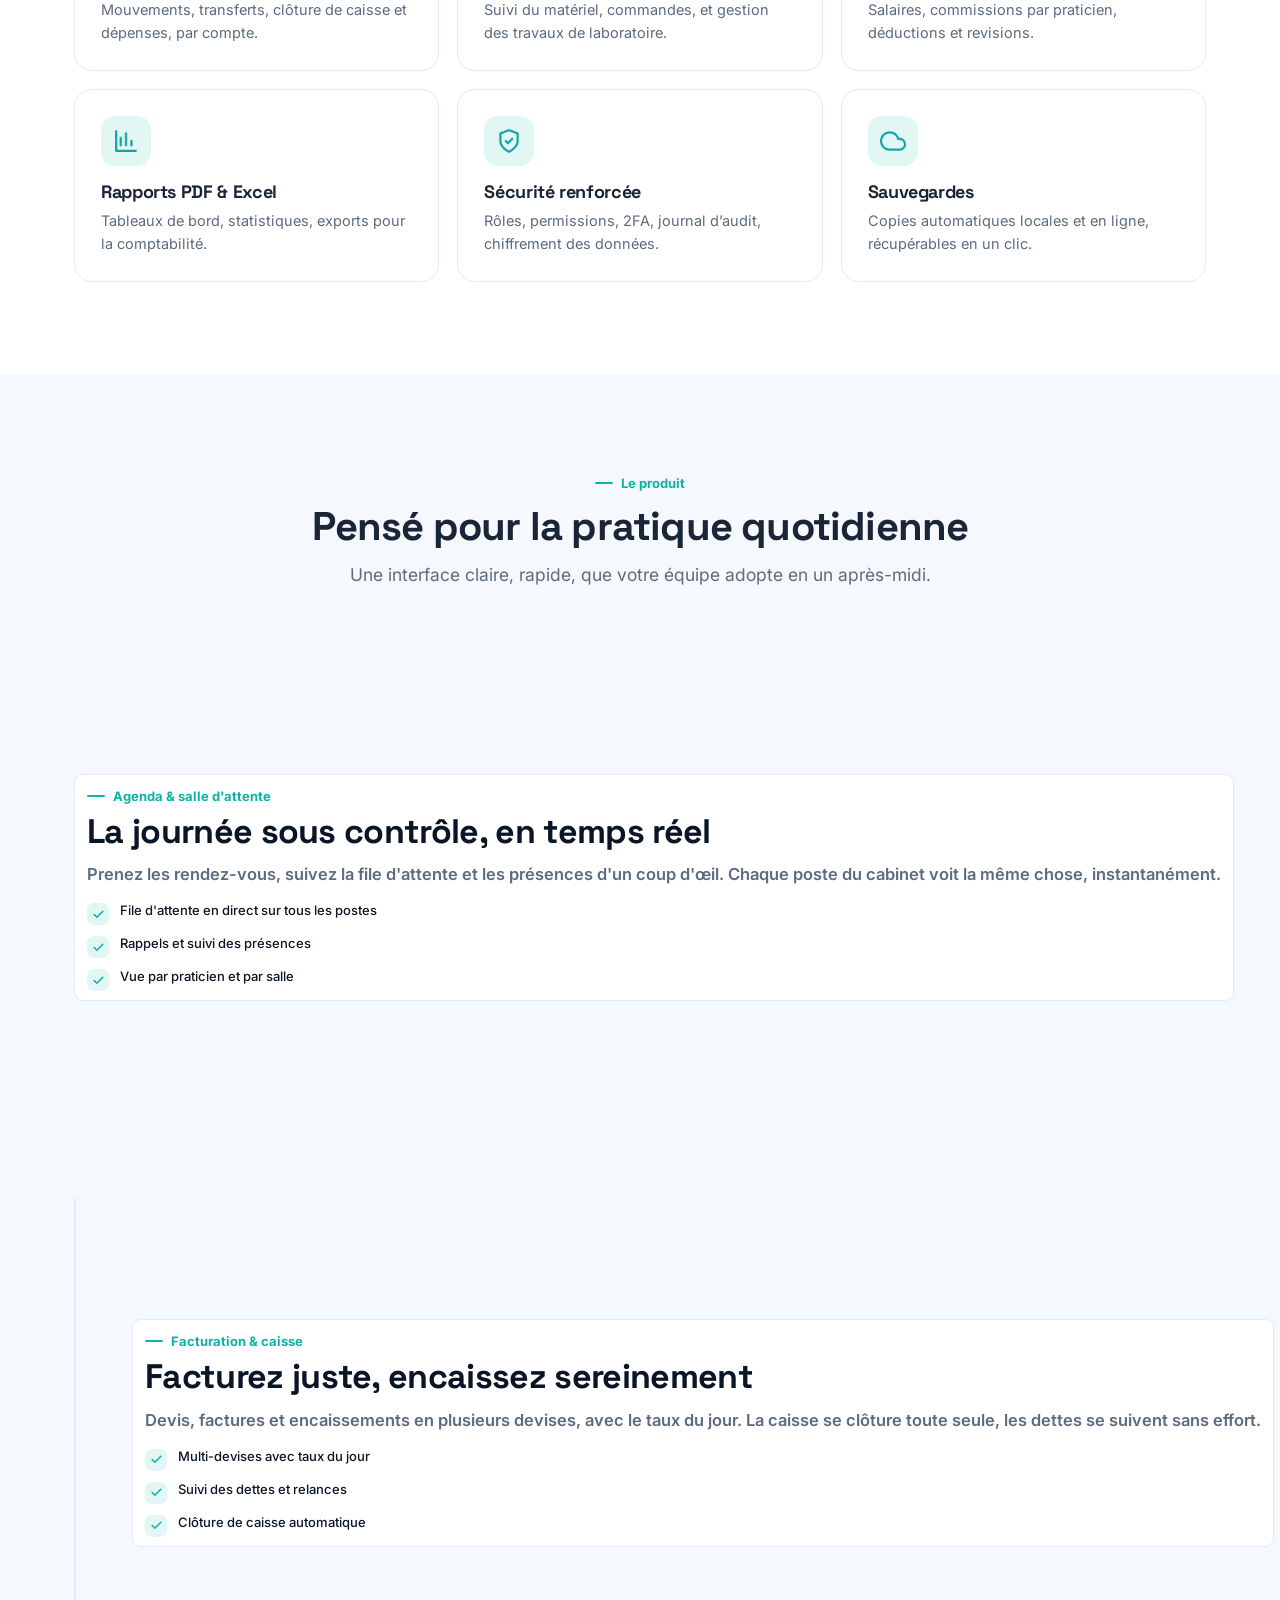
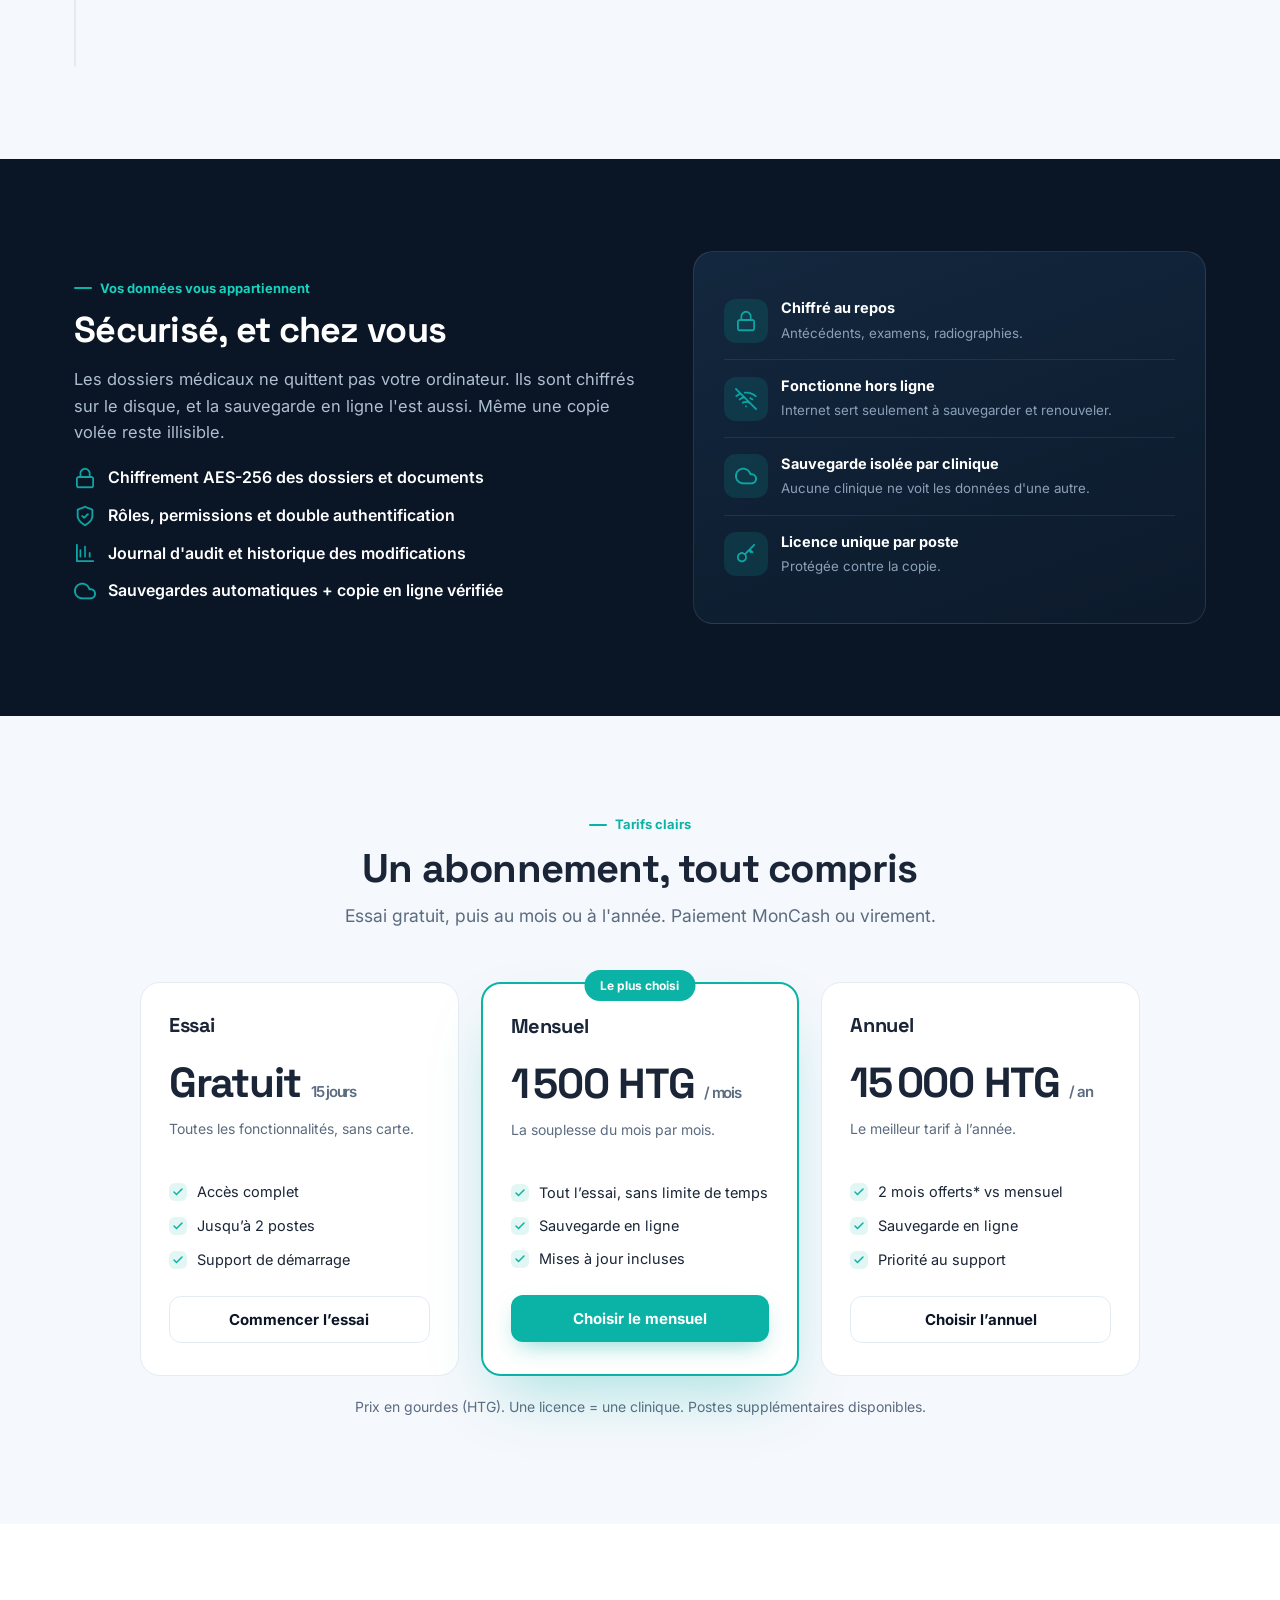
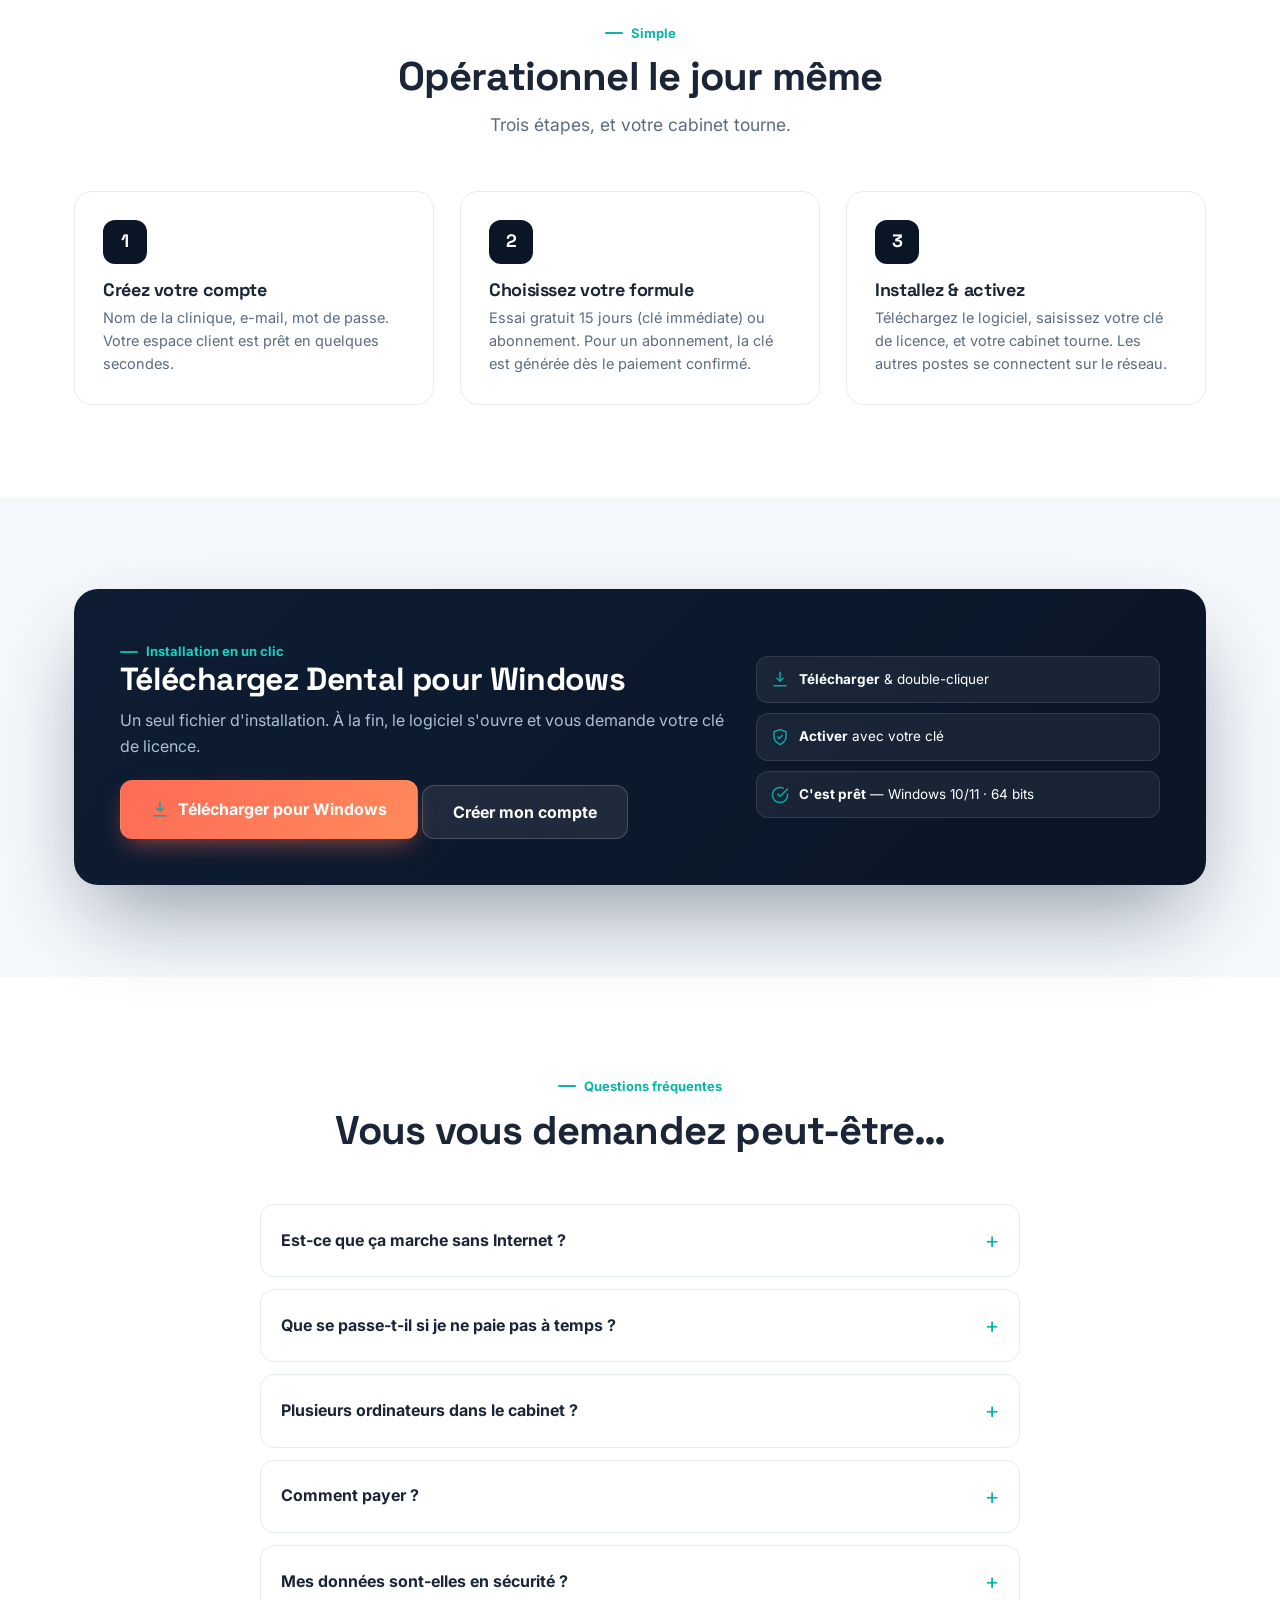
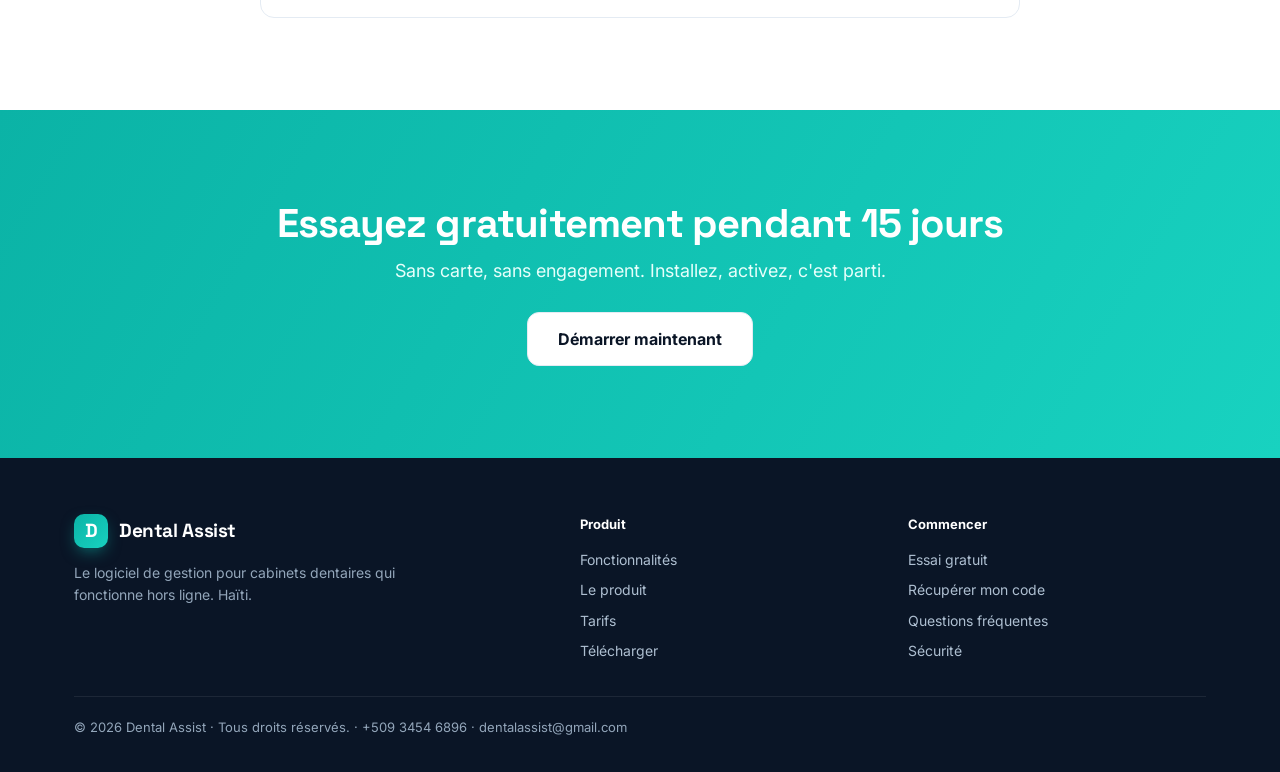
==== commit c81967b3: "feat(vitrine): renommage Dental Assist + coordonnees Co-Authored-By: Claude Opus 4.8 <noreply@anthro" ====
--- a/index.html
+++ b/index.html
@@ -1,7 +1,7 @@
 <!doctype html><html lang="fr"><head>
 <meta charset="utf-8"><meta name="viewport" content="width=device-width,initial-scale=1">
 <meta name="theme-color" content="#0a1526">
-<title>DENTAL — Le logiciel qui fait tourner votre cabinet dentaire</title>
+<title>Dental Assist — Le logiciel qui fait tourner votre cabinet dentaire</title>
 <meta name="description" content="Patients, rendez-vous, facturation, caisse, stock, paie et rapports. Fonctionne hors ligne, données chiffrées. Essai gratuit 15 jours.">
 <link rel="preconnect" href="https://fonts.googleapis.com"><link rel="preconnect" href="https://fonts.gstatic.com" crossorigin>
 <link href="https://fonts.googleapis.com/css2?family=Inter:wght@400;500;600;700&family=Space+Grotesk:wght@500;600;700&display=swap" rel="stylesheet">
@@ -10,7 +10,7 @@
 </head><body>
 
 <header class="nav"><div class="wrap">
-  <a class="logo" href="#"><span class="m">D</span> DENTAL</a>
+  <a class="logo" href="#"><span class="m">D</span> Dental Assist</a>
   <button class="burger" id="burger">&#9776;</button>
   <nav id="menu">
     <a href="#fonctions">Fonctionnalités</a>
@@ -39,7 +39,7 @@
   </div>
   <div class="mock">
     <div class="app">
-      <div class="top"><i></i><i></i><i></i><span class="t">DENTAL — Tableau de bord</span></div>
+      <div class="top"><i></i><i></i><i></i><span class="t">Dental — Tableau de bord</span></div>
       <div class="body">
         <div class="side"><div class="ic on"></div><div class="ic"></div><div class="ic"></div><div class="ic"></div><div class="ic"></div></div>
         <div class="main">
@@ -69,7 +69,7 @@
 </div></div>
 
 <section id="fonctions"><div class="wrap">
-  <div class="sh"><span class="eyebrow">Tout le cabinet, un seul outil</span><h2>Ce que DENTAL gère pour vous</h2><p>Du premier rendez-vous au rapport de fin de mois, sans jongler entre dix outils.</p></div>
+  <div class="sh"><span class="eyebrow">Tout le cabinet, un seul outil</span><h2>Ce que Dental Assist gère pour vous</h2><p>Du premier rendez-vous au rapport de fin de mois, sans jongler entre dix outils.</p></div>
   <div class="features" id="feat-grid"></div>
 </div></section>
 
@@ -148,7 +148,7 @@
 <section id="telecharger" class="dl"><div class="wrap"><div class="dlcard">
   <div>
     <span class="eyebrow" style="color:var(--brand2)">Installation en un clic</span>
-    <h2>Téléchargez DENTAL pour Windows</h2>
+    <h2>Téléchargez Dental pour Windows</h2>
     <p>Un seul fichier d'installation. À la fin, le logiciel s'ouvre et vous demande votre clé de licence.</p>
     <div class="cta-row">
       <a class="btn btn-primary lg" id="dl-main" href="#"><img src="img/download.png" alt="">Télécharger pour Windows</a>
@@ -181,11 +181,11 @@
 
 <footer><div class="wrap">
   <div class="grid">
-    <div><div class="logo"><span class="m">D</span> DENTAL</div><p style="max-width:26em;margin:14px 0 0;font-size:14px">Le logiciel de gestion pour cabinets dentaires qui fonctionne hors ligne. Haïti.</p></div>
+    <div><div class="logo"><span class="m">D</span> Dental Assist</div><p style="max-width:26em;margin:14px 0 0;font-size:14px">Le logiciel de gestion pour cabinets dentaires qui fonctionne hors ligne. Haïti.</p></div>
     <div><h4>Produit</h4><a href="#fonctions">Fonctionnalités</a><a href="#produit">Le produit</a><a href="#tarifs">Tarifs</a><a href="#" id="foot-dl">Télécharger</a></div>
     <div><h4>Commencer</h4><a href="#" id="foot-cta">Essai gratuit</a><a href="#" id="foot-code">Récupérer mon code</a><a href="#faq">Questions fréquentes</a><a href="#securite">Sécurité</a></div>
   </div>
-  <div class="bot">© 2026 DENTAL · Tous droits réservés.</div>
+  <div class="bot">© 2026 Dental Assist · Tous droits réservés. · +509 3454 6896 · dentalassist@gmail.com</div>
 </div></footer>
 
 <div id="modal-root"></div>
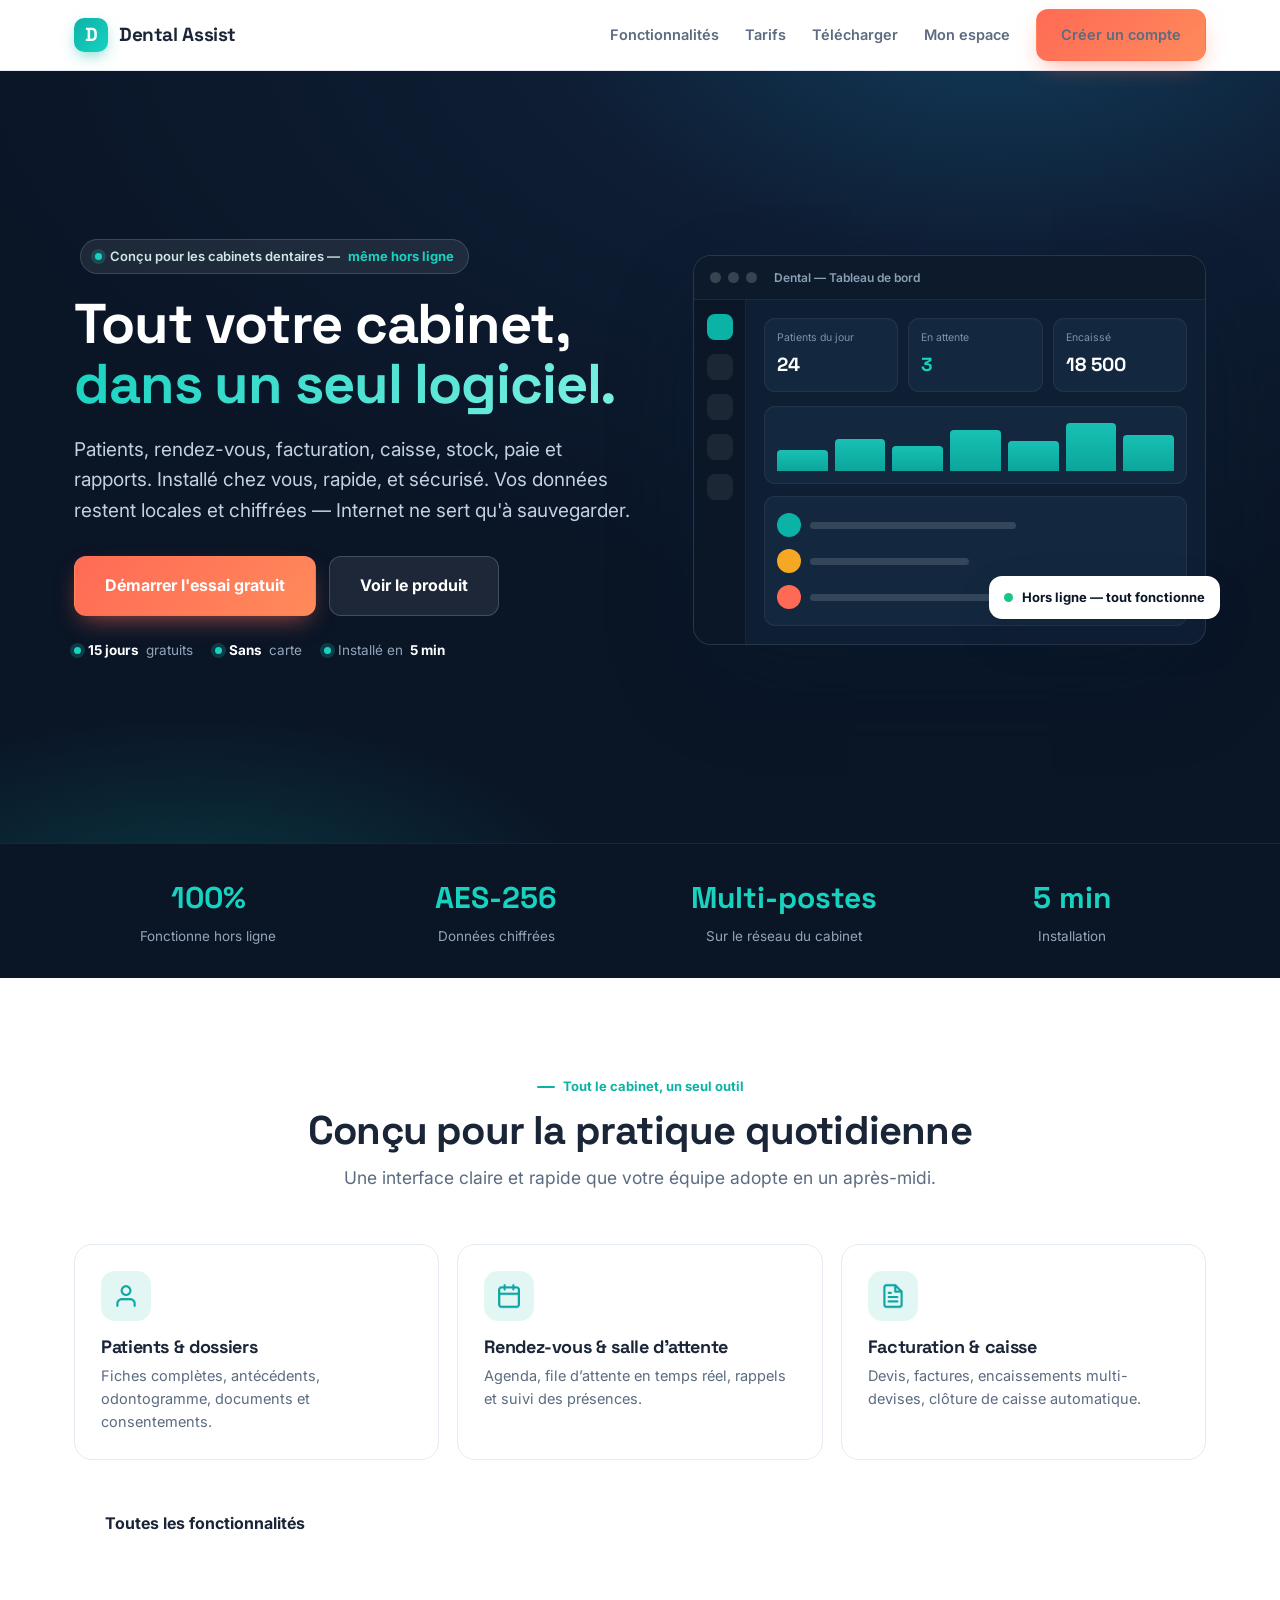
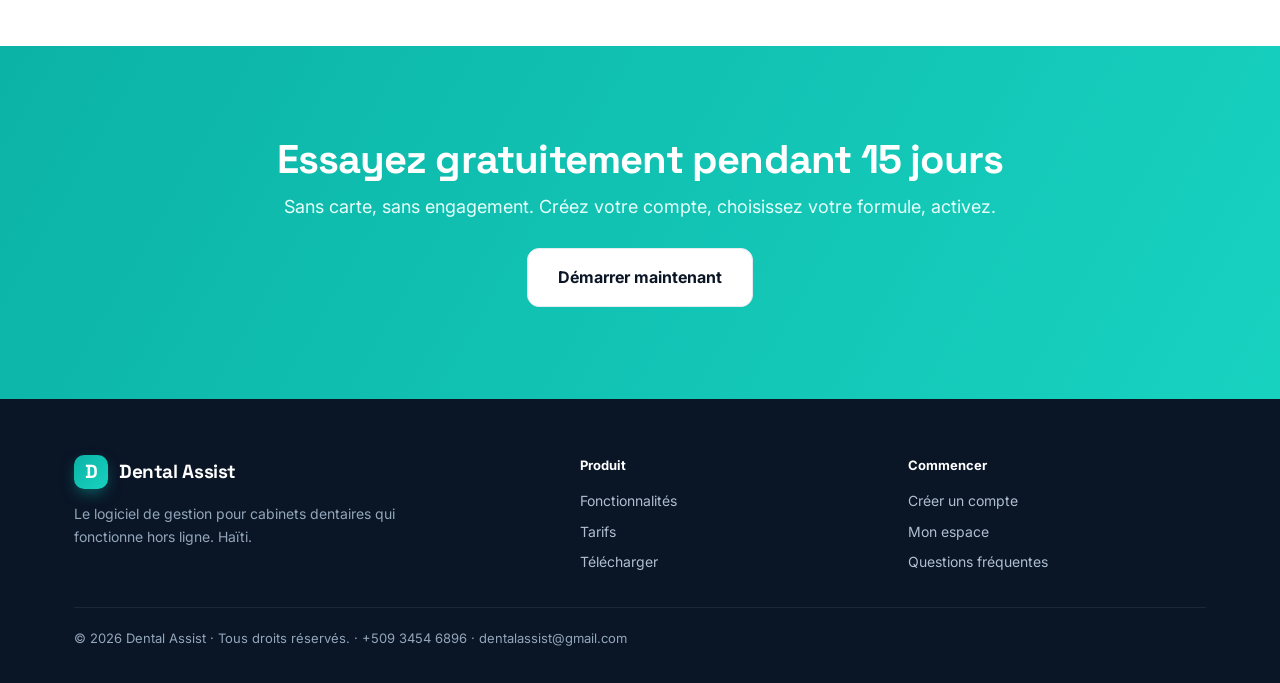
==== commit b13a712e: "feat(vitrine): site multi-pages (accueil, fonctionnalites, tarifs, telecharger) + Mon espace fonctio" ====
--- a/index.html
+++ b/index.html
@@ -10,15 +10,14 @@
 </head><body>
 
 <header class="nav"><div class="wrap">
-  <a class="logo" href="#"><span class="m">D</span> Dental Assist</a>
+  <a class="logo" href="index.html"><span class="m">D</span> Dental Assist</a>
   <button class="burger" id="burger">&#9776;</button>
   <nav id="menu">
-    <a href="#fonctions">Fonctionnalités</a>
-    <a href="#produit">Le produit</a>
-    <a href="#securite">Sécurité</a>
-    <a href="#tarifs">Tarifs</a>
-    <a href="#telecharger">Télécharger</a>
-    <a class="btn btn-primary" href="#" id="nav-cta">Essai gratuit</a>
+    <a href="fonctionnalites.html">Fonctionnalités</a>
+    <a href="tarifs.html">Tarifs</a>
+    <a href="telecharger.html">Télécharger</a>
+    <a href="espace.html">Mon espace</a>
+    <a class="btn btn-primary" href="espace.html?cta=register">Créer un compte</a>
   </nav>
 </div></header>
 
@@ -28,8 +27,8 @@
     <h1>Tout votre cabinet,<br><span class="g">dans un seul logiciel.</span></h1>
     <p class="lead">Patients, rendez-vous, facturation, caisse, stock, paie et rapports. Installé chez vous, rapide, et sécurisé. Vos données restent locales et chiffrées — Internet ne sert qu'à sauvegarder.</p>
     <div class="cta-row">
-      <button class="btn btn-primary lg" id="hero-cta">Démarrer l'essai gratuit</button>
-      <a class="btn btn-ghost lg" href="#produit">Voir le produit</a>
+      <a class="btn btn-primary lg" href="espace.html?cta=register">Démarrer l'essai gratuit</a>
+      <a class="btn btn-ghost lg" href="fonctionnalites.html">Voir le produit</a>
     </div>
     <div class="assure">
       <span><span class="dot"></span> <b>15 jours</b> gratuits</span>
@@ -68,122 +67,27 @@
   <div><div class="n">5 min</div><div class="l">Installation</div></div>
 </div></div>
 
-<section id="fonctions"><div class="wrap">
-  <div class="sh"><span class="eyebrow">Tout le cabinet, un seul outil</span><h2>Ce que Dental Assist gère pour vous</h2><p>Du premier rendez-vous au rapport de fin de mois, sans jongler entre dix outils.</p></div>
-  <div class="features" id="feat-grid"></div>
-</div></section>
-
-<section id="produit" style="background:var(--bg)"><div class="wrap">
-  <div class="sh"><span class="eyebrow">Le produit</span><h2>Pensé pour la pratique quotidienne</h2><p>Une interface claire, rapide, que votre équipe adopte en un après-midi.</p></div>
-  <div class="show" style="margin-bottom:64px">
-    <div class="copy">
-      <span class="eyebrow">Agenda & salle d'attente</span>
-      <h2>La journée sous contrôle, en temps réel</h2>
-      <p>Prenez les rendez-vous, suivez la file d'attente et les présences d'un coup d'œil. Chaque poste du cabinet voit la même chose, instantanément.</p>
-      <ul class="pts"><li>File d'attente en direct sur tous les postes</li><li>Rappels et suivi des présences</li><li>Vue par praticien et par salle</li></ul>
-    </div>
-    <div class="panel">
-      <div class="ph"><span class="d"></span> Salle d'attente — maintenant</div>
-      <div class="pb">
-        <div class="rowline"><span class="av" style="background:#0bb3a6"></span><div class="g1"><div class="n1">Marie Joseph</div><div class="n2">Détartrage · Dr. Pierre</div></div><span class="tag ok">En soin</span></div>
-        <div class="rowline"><span class="av" style="background:#f6a723"></span><div class="g1"><div class="n1">Jean Baptiste</div><div class="n2">Contrôle · 10:30</div></div><span class="tag wait">En attente</span></div>
-        <div class="rowline"><span class="av" style="background:#ff6a55"></span><div class="g1"><div class="n1">Nadège Louis</div><div class="n2">Extraction · 11:00</div></div><span class="tag wait">En attente</span></div>
-      </div>
-    </div>
+<section><div class="wrap">
+  <div class="sh"><span class="eyebrow">Tout le cabinet, un seul outil</span><h2>Conçu pour la pratique quotidienne</h2><p>Une interface claire et rapide que votre équipe adopte en un après-midi.</p></div>
+  <div class="features">
+    <div class="feat"><div class="ic"><img src="img/patients.png" width="26" height="26" alt=""></div><h3>Patients & dossiers</h3><p>Fiches complètes, antécédents, odontogramme, documents et consentements.</p></div>
+    <div class="feat"><div class="ic"><img src="img/calendar.png" width="26" height="26" alt=""></div><h3>Rendez-vous & salle d’attente</h3><p>Agenda, file d’attente en temps réel, rappels et suivi des présences.</p></div>
+    <div class="feat"><div class="ic"><img src="img/billing.png" width="26" height="26" alt=""></div><h3>Facturation & caisse</h3><p>Devis, factures, encaissements multi-devises, clôture de caisse automatique.</p></div>
   </div>
-  <div class="show rev">
-    <div class="copy">
-      <span class="eyebrow">Facturation & caisse</span>
-      <h2>Facturez juste, encaissez sereinement</h2>
-      <p>Devis, factures et encaissements en plusieurs devises, avec le taux du jour. La caisse se clôture toute seule, les dettes se suivent sans effort.</p>
-      <ul class="pts"><li>Multi-devises avec taux du jour</li><li>Suivi des dettes et relances</li><li>Clôture de caisse automatique</li></ul>
-    </div>
-    <div class="panel">
-      <div class="ph"><span class="d"></span> Facture #2041</div>
-      <div class="pb">
-        <div class="inv"><span>Détartrage complet</span><b>2 500 HTG</b></div>
-        <div class="inv"><span>Radiographie</span><b>1 500 HTG</b></div>
-        <div class="inv"><span>Consultation</span><b>1 000 HTG</b></div>
-        <div class="inv tot"><span>Total</span><span style="color:var(--brand)">5 000 HTG</span></div>
-      </div>
-    </div>
-  </div>
-</div></section>
-
-<section id="securite" class="sec"><div class="wrap"><div class="split">
-  <div>
-    <span class="eyebrow" style="color:var(--brand2)">Vos données vous appartiennent</span>
-    <h2>Sécurisé, et chez vous</h2>
-    <p>Les dossiers médicaux ne quittent pas votre ordinateur. Ils sont chiffrés sur le disque, et la sauvegarde en ligne l'est aussi. Même une copie volée reste illisible.</p>
-    <ul class="checks">
-      <li><img src="img/lock.png" alt="">Chiffrement AES-256 des dossiers et documents</li>
-      <li><img src="img/security.png" alt="">Rôles, permissions et double authentification</li>
-      <li><img src="img/reports.png" alt="">Journal d'audit et historique des modifications</li>
-      <li><img src="img/backups.png" alt="">Sauvegardes automatiques + copie en ligne vérifiée</li>
-    </ul>
-  </div>
-  <div class="vault">
-    <div class="row2"><span class="k"><img src="img/lock.png" alt=""></span><div><b>Chiffré au repos</b><small>Antécédents, examens, radiographies.</small></div></div>
-    <div class="row2"><span class="k"><img src="img/offline.png" alt=""></span><div><b>Fonctionne hors ligne</b><small>Internet sert seulement à sauvegarder et renouveler.</small></div></div>
-    <div class="row2"><span class="k"><img src="img/cloud.png" alt=""></span><div><b>Sauvegarde isolée par clinique</b><small>Aucune clinique ne voit les données d'une autre.</small></div></div>
-    <div class="row2"><span class="k"><img src="img/key.png" alt=""></span><div><b>Licence unique par poste</b><small>Protégée contre la copie.</small></div></div>
-  </div>
-</div></div></section>
-
-<section id="tarifs" class="pricing"><div class="wrap">
-  <div class="sh"><span class="eyebrow">Tarifs clairs</span><h2>Un abonnement, tout compris</h2><p>Essai gratuit, puis au mois ou à l'année. Paiement MonCash ou virement.</p></div>
-  <div class="plans" id="plans"></div>
-  <p class="muted" style="text-align:center;margin-top:20px">Prix en gourdes (HTG). Une licence = une clinique. Postes supplémentaires disponibles.</p>
-</div></section>
-
-<section id="etapes"><div class="wrap">
-  <div class="sh"><span class="eyebrow">Simple</span><h2>Opérationnel le jour même</h2><p>Trois étapes, et votre cabinet tourne.</p></div>
-  <div class="steps">
-    <div class="step"><div class="n">1</div><h3>Créez votre compte</h3><p>Nom de la clinique, e-mail, mot de passe. Votre espace client est prêt en quelques secondes.</p></div>
-    <div class="step"><div class="n">2</div><h3>Choisissez votre formule</h3><p>Essai gratuit 15 jours (clé immédiate) ou abonnement. Pour un abonnement, la clé est générée dès le paiement confirmé.</p></div>
-    <div class="step"><div class="n">3</div><h3>Installez & activez</h3><p>Téléchargez le logiciel, saisissez votre clé de licence, et votre cabinet tourne. Les autres postes se connectent sur le réseau.</p></div>
-  </div>
-</div></section>
-
-<section id="telecharger" class="dl"><div class="wrap"><div class="dlcard">
-  <div>
-    <span class="eyebrow" style="color:var(--brand2)">Installation en un clic</span>
-    <h2>Téléchargez Dental pour Windows</h2>
-    <p>Un seul fichier d'installation. À la fin, le logiciel s'ouvre et vous demande votre clé de licence.</p>
-    <div class="cta-row">
-      <a class="btn btn-primary lg" id="dl-main" href="#"><img src="img/download.png" alt="">Télécharger pour Windows</a>
-      <button class="btn btn-ghost lg" id="dl-trial">Créer mon compte</button>
-    </div>
-  </div>
-  <div class="mini">
-    <div><img src="img/download.png" width="18" alt=""> <span><b>Télécharger</b> &amp; double-cliquer</span></div>
-    <div><img src="img/security.png" width="18" alt=""> <span><b>Activer</b> avec votre clé</span></div>
-    <div><img src="img/check.png" width="18" alt=""> <span><b>C'est prêt</b> — Windows 10/11 · 64 bits</span></div>
-  </div>
-</div></div></section>
-
-<section id="faq"><div class="wrap">
-  <div class="sh"><span class="eyebrow">Questions fréquentes</span><h2>Vous vous demandez peut-être…</h2></div>
-  <div class="faq">
-    <details class="qa"><summary>Est-ce que ça marche sans Internet ?</summary><div class="a">Oui. Tout fonctionne hors ligne : la base de données est installée sur votre ordinateur. Internet ne sert qu'à envoyer les sauvegardes en ligne et à renouveler l'abonnement.</div></details>
-    <details class="qa"><summary>Que se passe-t-il si je ne paie pas à temps ?</summary><div class="a">Vous avez 3 jours de grâce après l'échéance (avec un rappel), puis l'accès se bloque. Vos données ne sont jamais perdues : elles restent sur votre ordinateur, conservées 90 jours. Dès le paiement, tout est rétabli.</div></details>
-    <details class="qa"><summary>Plusieurs ordinateurs dans le cabinet ?</summary><div class="a">Oui. Un poste fait tourner le serveur, les autres (PC, tablette) s'y connectent sur le réseau du cabinet, sans Internet. Des postes supplémentaires sont disponibles selon votre formule.</div></details>
-    <details class="qa"><summary>Comment payer ?</summary><div class="a">Par MonCash (automatique) ou par virement bancaire. Après confirmation, votre clé est générée et votre accès prolongé.</div></details>
-    <details class="qa"><summary>Mes données sont-elles en sécurité ?</summary><div class="a">Les dossiers sont chiffrés (AES-256) sur le disque et dans la sauvegarde en ligne. Chaque clinique a ses données isolées. Rôles, permissions, double authentification et journal d'audit complètent la protection.</div></details>
-  </div>
+  <div class="cta-row" style="justify-content:center;margin-top:34px"><a class="btn btn-dark lg" href="fonctionnalites.html">Toutes les fonctionnalités</a></div>
 </div></section>
 
 <section class="final"><div class="wrap">
   <h2>Essayez gratuitement pendant 15 jours</h2>
-  <p>Sans carte, sans engagement. Installez, activez, c'est parti.</p>
-  <button class="btn btn-light lg" id="final-cta">Démarrer maintenant</button>
+  <p>Sans carte, sans engagement. Créez votre compte, choisissez votre formule, activez.</p>
+  <a class="btn btn-light lg" href="espace.html?cta=register">Démarrer maintenant</a>
 </div></section>
 
 <footer><div class="wrap">
   <div class="grid">
     <div><div class="logo"><span class="m">D</span> Dental Assist</div><p style="max-width:26em;margin:14px 0 0;font-size:14px">Le logiciel de gestion pour cabinets dentaires qui fonctionne hors ligne. Haïti.</p></div>
-    <div><h4>Produit</h4><a href="#fonctions">Fonctionnalités</a><a href="#produit">Le produit</a><a href="#tarifs">Tarifs</a><a href="#" id="foot-dl">Télécharger</a></div>
-    <div><h4>Commencer</h4><a href="#" id="foot-cta">Essai gratuit</a><a href="#" id="foot-code">Récupérer mon code</a><a href="#faq">Questions fréquentes</a><a href="#securite">Sécurité</a></div>
+    <div><h4>Produit</h4><a href="fonctionnalites.html">Fonctionnalités</a><a href="tarifs.html">Tarifs</a><a href="telecharger.html">Télécharger</a></div>
+    <div><h4>Commencer</h4><a href="espace.html?cta=register">Créer un compte</a><a href="espace.html">Mon espace</a><a href="tarifs.html#faq">Questions fréquentes</a></div>
   </div>
   <div class="bot">© 2026 Dental Assist · Tous droits réservés. · +509 3454 6896 · dentalassist@gmail.com</div>
 </div></footer>
--- a/css/style.css
+++ b/css/style.css
@@ -258,3 +258,16 @@
 .bank div{display:flex;justify-content:space-between;padding:6px 0;font-size:14px}
 .bank span{color:var(--mut)}
 @media(max-width:480px){.row2,.portal-plans{grid-template-columns:1fr}}
+
+/* ─── Multi-pages : hero de page, nav active, espace client ─────────────────── */
+.nav nav a.on{color:var(--ink);font-weight:700}
+.page-hero{padding:64px 0 10px;text-align:center}
+.page-hero .eyebrow{display:inline-block}
+.page-hero h1{font-family:var(--disp,'Space Grotesk');font-size:clamp(30px,5vw,46px);line-height:1.08;margin:12px 0 10px;letter-spacing:-.5px}
+.page-hero .lead{max-width:40em;margin:0 auto;color:var(--mut);font-size:17px}
+.espace-wrap{padding:54px 0 70px;min-height:60vh}
+.espace-title{font-family:var(--disp,'Space Grotesk');font-size:clamp(26px,4vw,38px);text-align:center;margin:0 0 6px;letter-spacing:-.5px}
+.espace-card{max-width:560px;margin:0 auto;background:#fff;border:1px solid var(--line,#e6e9ef);border-radius:20px;padding:30px 28px;box-shadow:0 20px 60px rgba(13,27,42,.08)}
+.paylist{display:flex;flex-direction:column;gap:8px}
+.payrow{display:grid;grid-template-columns:1fr auto auto;align-items:center;gap:10px;border:1px solid var(--line,#e6e9ef);border-radius:11px;padding:10px 13px;font-size:13.5px}
+.payrow strong{font-weight:700}
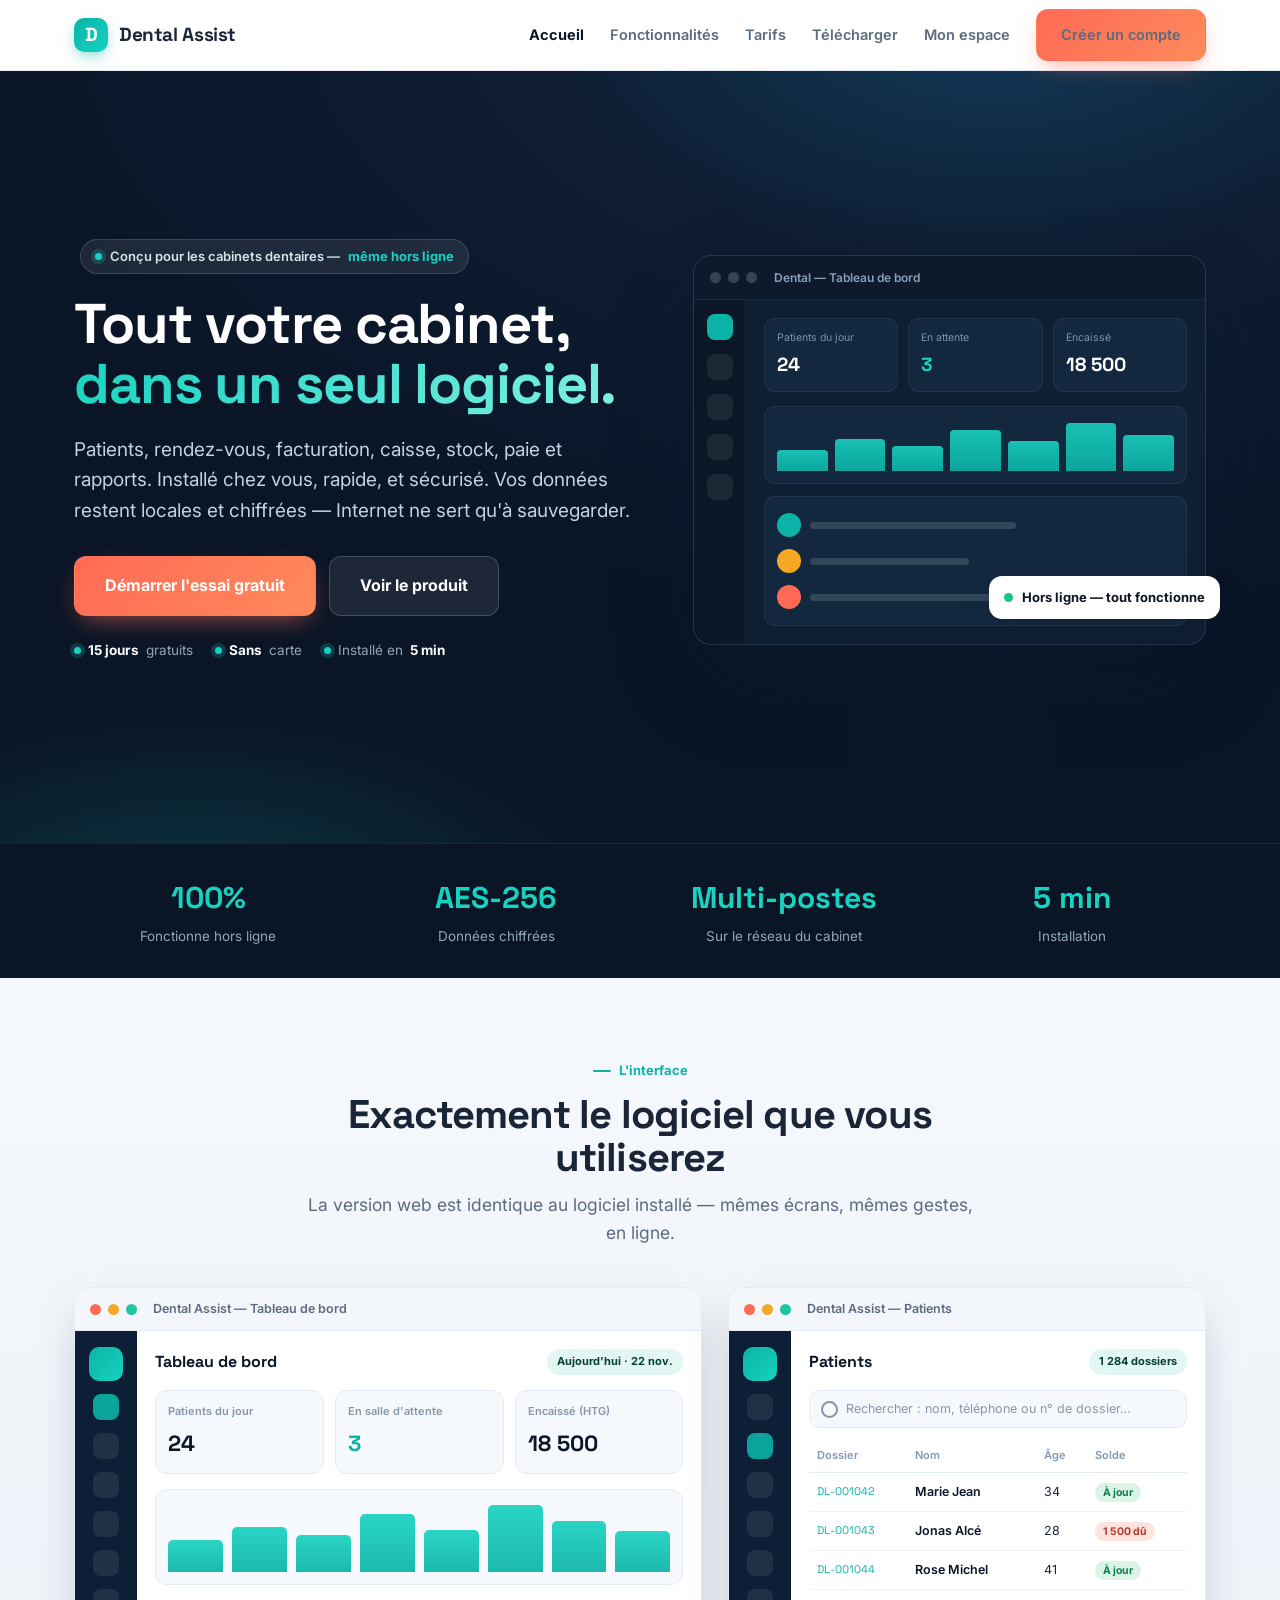
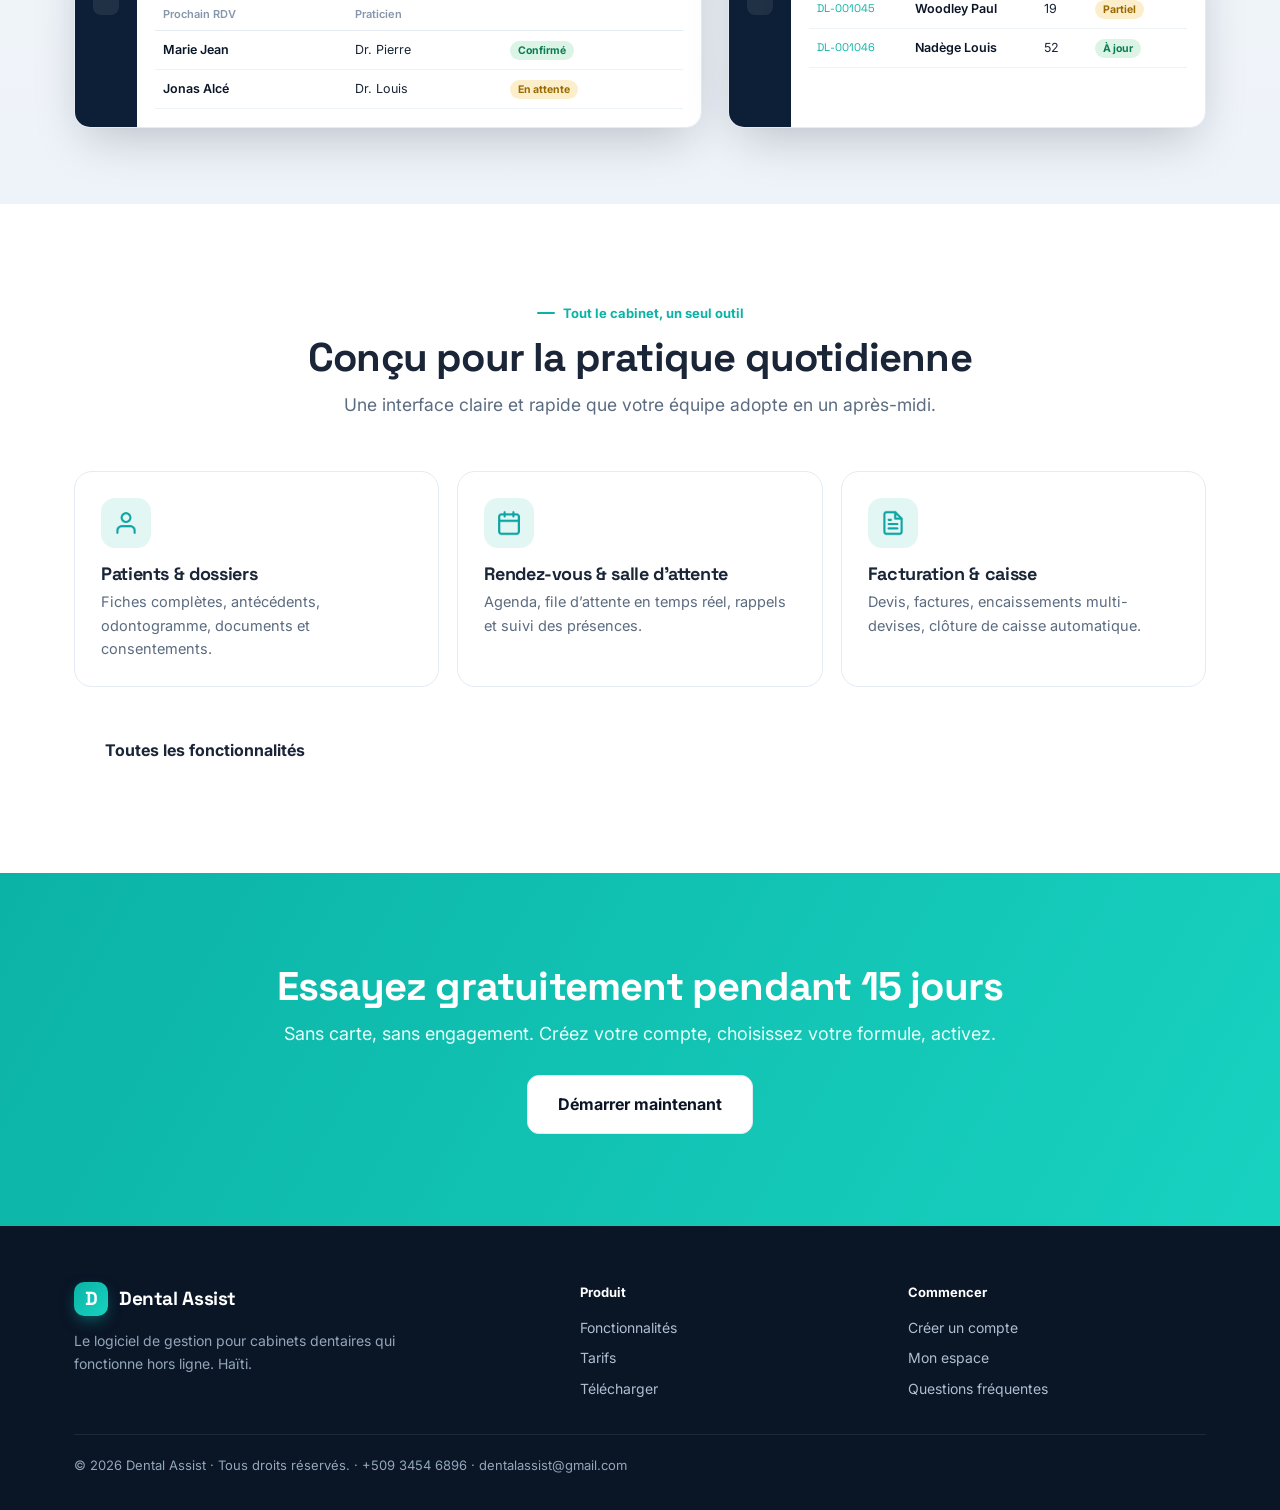
==== commit 28950714: "Vitrine : Accueil au menu + section « Aperçu de l'application » (écrans fidèles) - Lien « Accueil » " ====
--- a/index.html
+++ b/index.html
@@ -13,6 +13,7 @@
   <a class="logo" href="index.html"><span class="m">D</span> Dental Assist</a>
   <button class="burger" id="burger">&#9776;</button>
   <nav id="menu">
+    <a href="index.html" class="on">Accueil</a>
     <a href="fonctionnalites.html">Fonctionnalités</a>
     <a href="tarifs.html">Tarifs</a>
     <a href="telecharger.html">Télécharger</a>
@@ -67,6 +68,48 @@
   <div><div class="n">5 min</div><div class="l">Installation</div></div>
 </div></div>
 
+<section class="showcase"><div class="wrap">
+  <div class="sh"><span class="eyebrow">L'interface</span><h2>Exactement le logiciel que vous utiliserez</h2><p>La version web est identique au logiciel installé — mêmes écrans, mêmes gestes, en ligne.</p></div>
+  <div class="shots">
+    <div class="win">
+      <div class="bar"><i></i><i></i><i></i><span class="t">Dental Assist — Tableau de bord</span></div>
+      <div class="cv">
+        <div class="nav"><b></b><i class="on"></i><i></i><i></i><i></i><i></i><i></i></div>
+        <div class="pane">
+          <div class="ph"><h4>Tableau de bord</h4><span class="pill">Aujourd'hui · 22 nov.</span></div>
+          <div class="k3">
+            <div class="kc"><div class="l">Patients du jour</div><div class="v">24</div></div>
+            <div class="kc"><div class="l">En salle d'attente</div><div class="v g">3</div></div>
+            <div class="kc"><div class="l">Encaissé (HTG)</div><div class="v">18 500</div></div>
+          </div>
+          <div class="bars"><span style="height:46%"></span><span style="height:64%"></span><span style="height:52%"></span><span style="height:83%"></span><span style="height:60%"></span><span style="height:95%"></span><span style="height:72%"></span><span style="height:58%"></span></div>
+          <table class="tbl" style="margin-top:14px"><tr><th>Prochain RDV</th><th>Praticien</th><th></th></tr>
+            <tr><td><b>Marie Jean</b></td><td>Dr. Pierre</td><td><span class="bdg ok">Confirmé</span></td></tr>
+            <tr><td><b>Jonas Alcé</b></td><td>Dr. Louis</td><td><span class="bdg wt">En attente</span></td></tr>
+          </table>
+        </div>
+      </div>
+    </div>
+    <div class="win">
+      <div class="bar"><i></i><i></i><i></i><span class="t">Dental Assist — Patients</span></div>
+      <div class="cv">
+        <div class="nav"><b></b><i></i><i class="on"></i><i></i><i></i><i></i><i></i></div>
+        <div class="pane">
+          <div class="ph"><h4>Patients</h4><span class="pill">1 284 dossiers</span></div>
+          <div class="sbx">Rechercher : nom, téléphone ou n° de dossier…</div>
+          <table class="tbl"><tr><th>Dossier</th><th>Nom</th><th>Âge</th><th>Solde</th></tr>
+            <tr><td class="fn">DL-001042</td><td><b>Marie Jean</b></td><td>34</td><td><span class="bdg ok">À jour</span></td></tr>
+            <tr><td class="fn">DL-001043</td><td><b>Jonas Alcé</b></td><td>28</td><td><span class="bdg due">1 500 dû</span></td></tr>
+            <tr><td class="fn">DL-001044</td><td><b>Rose Michel</b></td><td>41</td><td><span class="bdg ok">À jour</span></td></tr>
+            <tr><td class="fn">DL-001045</td><td><b>Woodley Paul</b></td><td>19</td><td><span class="bdg wt">Partiel</span></td></tr>
+            <tr><td class="fn">DL-001046</td><td><b>Nadège Louis</b></td><td>52</td><td><span class="bdg ok">À jour</span></td></tr>
+          </table>
+        </div>
+      </div>
+    </div>
+  </div>
+</div></section>
+
 <section><div class="wrap">
   <div class="sh"><span class="eyebrow">Tout le cabinet, un seul outil</span><h2>Conçu pour la pratique quotidienne</h2><p>Une interface claire et rapide que votre équipe adopte en un après-midi.</p></div>
   <div class="features">
--- a/css/style.css
+++ b/css/style.css
@@ -271,3 +271,39 @@
 .paylist{display:flex;flex-direction:column;gap:8px}
 .payrow{display:grid;grid-template-columns:1fr auto auto;align-items:center;gap:10px;border:1px solid var(--line,#e6e9ef);border-radius:11px;padding:10px 13px;font-size:13.5px}
 .payrow strong{font-weight:700}
+
+/* ─── Aperçu fidèle de l'application (section showcase, thème clair réel) ─────── */
+.showcase{background:linear-gradient(180deg,var(--bg) 0%,var(--bg2) 100%);padding:76px 0}
+.showcase .sh{margin-bottom:40px}
+.shots{display:grid;grid-template-columns:1.25fr .95fr;gap:26px;align-items:stretch}
+.win{background:#fff;border:1px solid var(--line);border-radius:16px;box-shadow:var(--sh);overflow:hidden;display:flex;flex-direction:column}
+.win .bar{display:flex;align-items:center;gap:7px;padding:11px 15px;background:#f3f7fc;border-bottom:1px solid var(--line)}
+.win .bar i{width:11px;height:11px;border-radius:50%}
+.win .bar i:nth-child(1){background:#ff6a55}.win .bar i:nth-child(2){background:#f6a723}.win .bar i:nth-child(3){background:#1fc7a0}
+.win .bar .t{margin-left:9px;font-size:12.5px;color:var(--mut);font-weight:600}
+.win .cv{display:grid;grid-template-columns:62px 1fr;flex:1}
+.win .nav{background:#0d1f36;padding:16px 0;display:flex;flex-direction:column;align-items:center;gap:13px}
+.win .nav b{width:34px;height:34px;border-radius:10px;background:linear-gradient(135deg,var(--brand),var(--brand2));display:block}
+.win .nav i{width:26px;height:26px;border-radius:8px;background:rgba(255,255,255,.08)}
+.win .nav i.on{background:rgba(11,179,166,.9)}
+.win .pane{padding:18px}
+.win .ph{display:flex;align-items:center;justify-content:space-between;margin-bottom:15px}
+.win .ph h4{font-family:var(--disp);font-size:16px;color:var(--ink);margin:0}
+.win .ph .pill{font-size:11px;font-weight:700;color:var(--brand-ink);background:var(--brand-soft);padding:4px 10px;border-radius:20px}
+.win .k3{display:grid;grid-template-columns:repeat(3,1fr);gap:11px;margin-bottom:15px}
+.win .kc{background:var(--bg);border:1px solid var(--line);border-radius:12px;padding:12px}
+.win .kc .l{font-size:11px;color:var(--faint);font-weight:600;margin-bottom:5px}
+.win .kc .v{font-family:var(--disp);font-size:22px;color:var(--ink);font-weight:700}
+.win .kc .v.g{color:var(--brand)}
+.win .bars{display:flex;align-items:flex-end;gap:9px;height:96px;padding:12px;background:var(--bg);border:1px solid var(--line);border-radius:12px}
+.win .bars span{flex:1;background:linear-gradient(180deg,var(--brand2),var(--brand));border-radius:5px 5px 0 0;opacity:.92}
+.tbl{width:100%;border-collapse:collapse;font-size:12.5px}
+.tbl th{text-align:left;color:var(--faint);font-weight:600;font-size:11px;padding:7px 8px;border-bottom:1px solid var(--line)}
+.tbl td{padding:9px 8px;border-bottom:1px solid var(--bg2);color:var(--tx)}
+.tbl td b{color:var(--ink);font-weight:600}
+.tbl .fn{font-family:var(--disp);font-size:11px;color:var(--brand)}
+.bdg{font-size:10.5px;font-weight:700;padding:3px 8px;border-radius:14px}
+.bdg.ok{color:#0a7d52;background:#dbf4e6}.bdg.wt{color:#9a6a00;background:#fdeecb}.bdg.due{color:#b23b2d;background:#fde3de}
+.sbx{display:flex;align-items:center;gap:8px;background:var(--bg);border:1px solid var(--line);border-radius:10px;padding:8px 11px;margin-bottom:12px;color:var(--faint);font-size:12.5px}
+.sbx::before{content:"";width:13px;height:13px;border:2px solid var(--faint);border-radius:50%;flex:none}
+@media(max-width:860px){.shots{grid-template-columns:1fr}}
